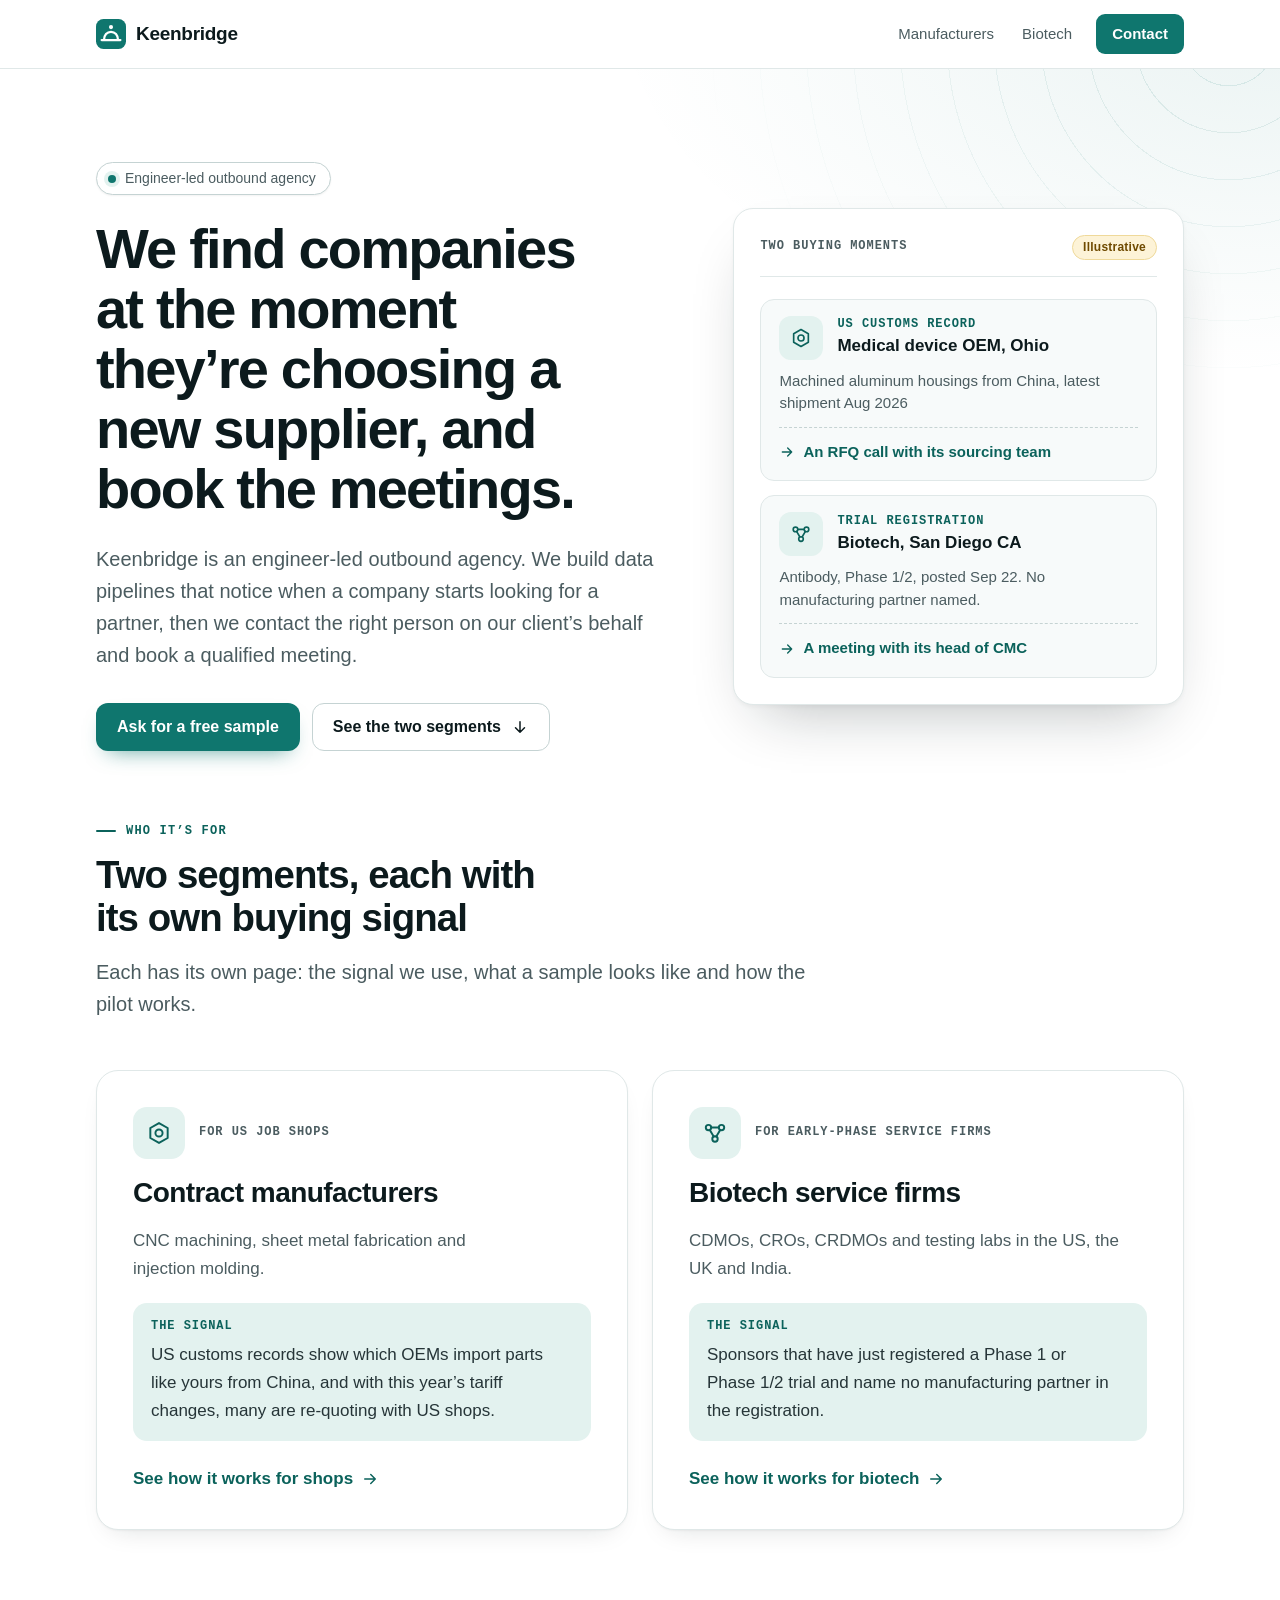
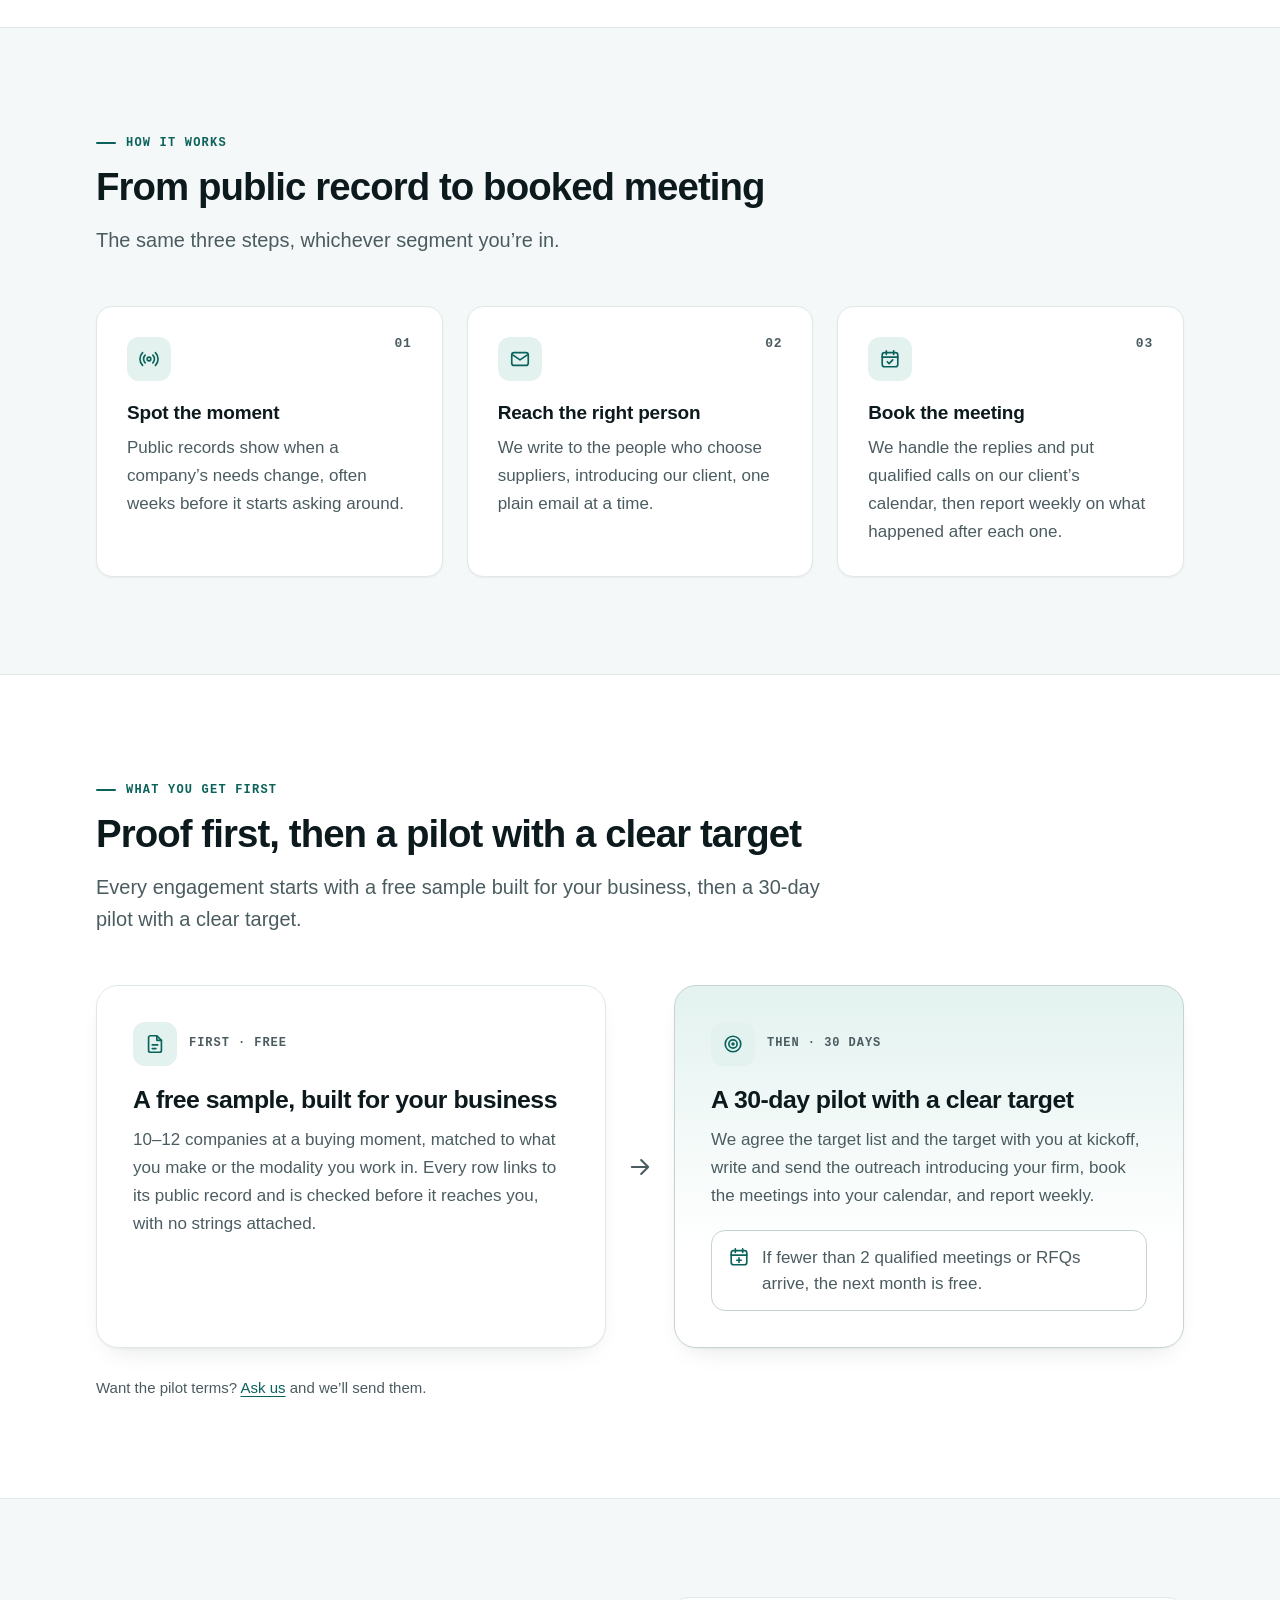
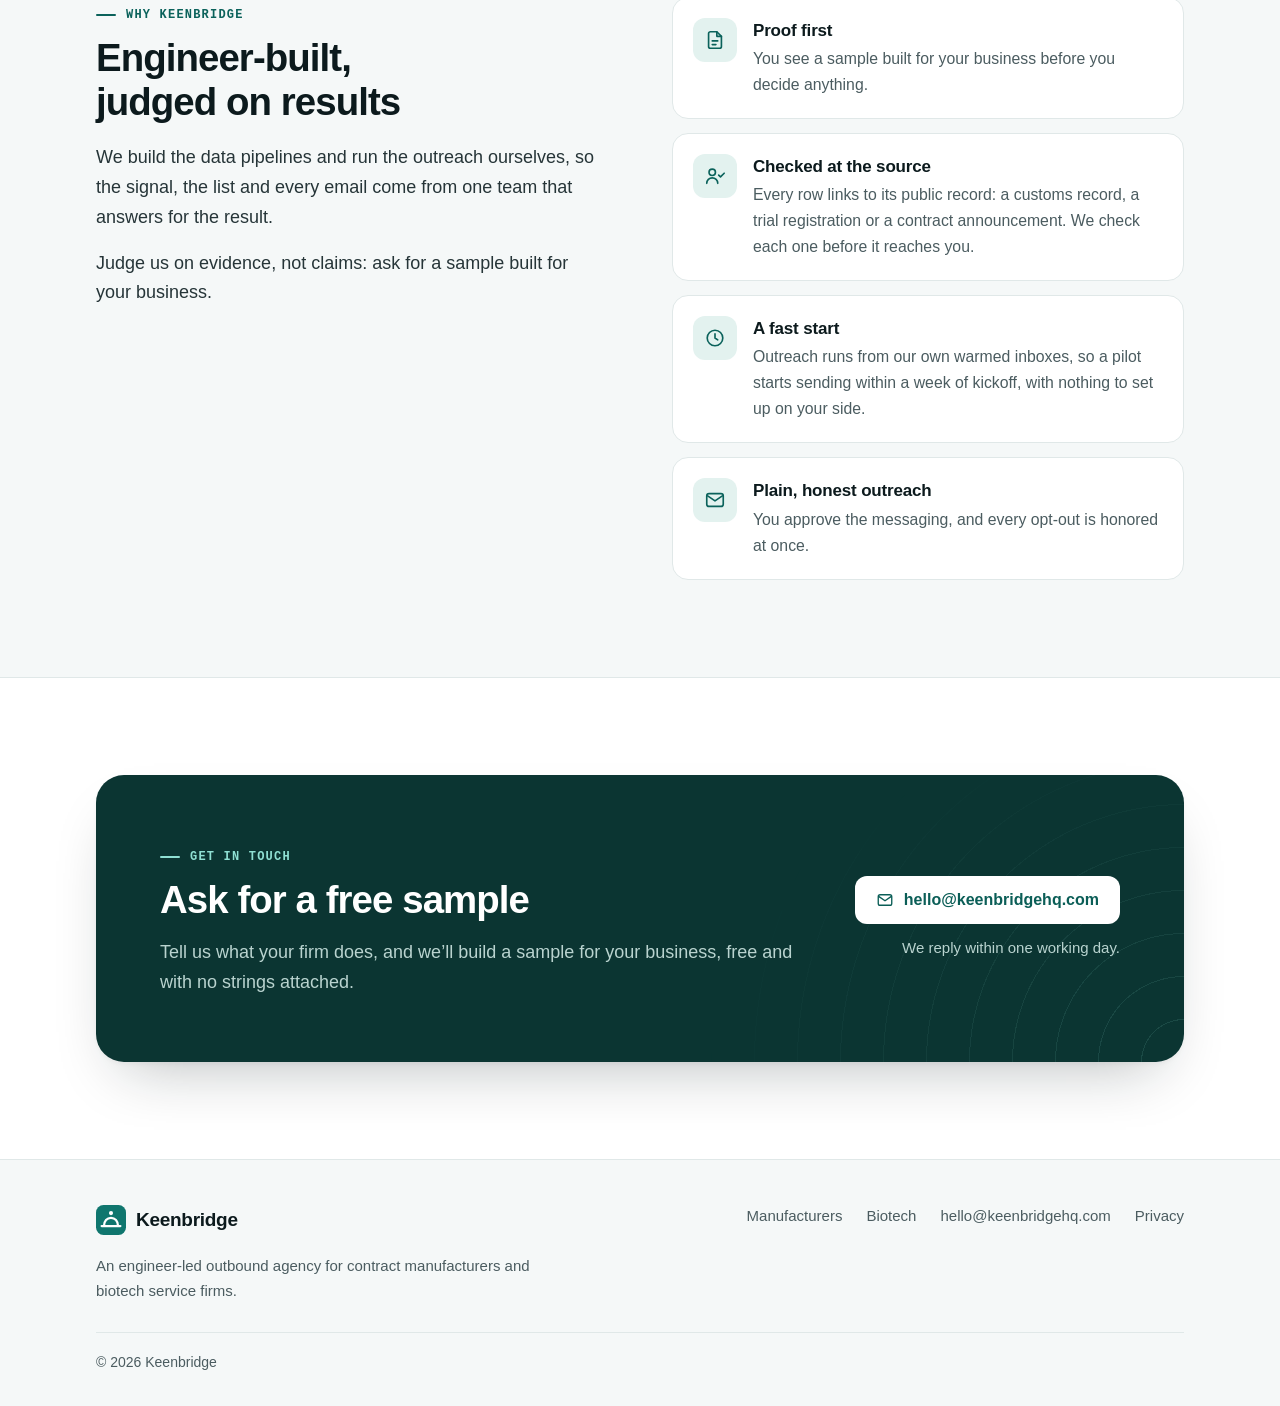
==== index.html @ f6003387 "Copy: neutral, confident wording; rows checked at the source; a fast start" ====
<!doctype html>
<html lang="en">
<head>
<meta charset="utf-8">
<meta name="viewport" content="width=device-width, initial-scale=1">
<title>Keenbridge: engineer-led outbound agency</title>
<meta name="description" content="Keenbridge finds companies at the moment they're choosing a new supplier, contacts them for its clients, and books the meetings.">
<link rel="canonical" href="https://keenbridgehq.com/">
<meta name="color-scheme" content="light dark">
<meta name="theme-color" content="#ffffff" media="(prefers-color-scheme: light)">
<meta name="theme-color" content="#0b1315" media="(prefers-color-scheme: dark)">
<meta property="og:type" content="website">
<meta property="og:site_name" content="Keenbridge">
<meta property="og:title" content="Keenbridge: engineer-led outbound agency">
<meta property="og:description" content="Keenbridge finds companies at the moment they're choosing a new supplier, contacts them for its clients, and books the meetings.">
<meta property="og:url" content="https://keenbridgehq.com/">
<link rel="icon" href="data:image/svg+xml,%3Csvg xmlns='http://www.w3.org/2000/svg' viewBox='0 0 32 32'%3E%3Crect width='32' height='32' rx='8' fill='%230f766e'/%3E%3Cpath d='M8.5 22.5c0-5.4 3.3-8.8 7.5-8.8s7.5 3.4 7.5 8.8M6 22.5h20' fill='none' stroke='%23fff' stroke-width='2.4' stroke-linecap='round'/%3E%3Ccircle cx='16' cy='8.6' r='2.2' fill='%23fff'/%3E%3C/svg%3E">
<link rel="stylesheet" href="styles.css">
</head>
<body>
<a class="skip-link" href="#main">Skip to content</a>

<header class="site-header">
  <div class="container header-inner">
    <a class="brand" href="./" aria-current="page">
      <svg class="brand-mark" viewBox="0 0 32 32" aria-hidden="true" focusable="false"><rect width="32" height="32" rx="8" fill="currentColor"/><path d="M8.5 22.5c0-5.4 3.3-8.8 7.5-8.8s7.5 3.4 7.5 8.8M6 22.5h20" fill="none" stroke="#fff" stroke-width="2.4" stroke-linecap="round"/><circle cx="16" cy="8.6" r="2.2" fill="#fff"/></svg>
      <span>Keenbridge</span>
    </a>
    <nav class="site-nav" aria-label="Main">
      <a href="manufacturers/">Manufacturers</a>
      <a href="biotech/">Biotech</a>
      <a class="nav-cta" href="#contact">Contact</a>
    </nav>
  </div>
</header>

<main id="main">

  <section class="hero hero--home" aria-labelledby="page-title">
    <div class="container hero-grid">
      <div class="hero-copy">
        <p class="pill"><span class="pill-dot" aria-hidden="true"></span>Engineer-led outbound agency</p>
        <!-- Kit section 3, item 12: the same line as the LinkedIn headline. -->
        <h1 id="page-title">We find companies at the moment they’re choosing a new supplier, and book the meetings.</h1>
        <p class="lede">Keenbridge is an engineer-led outbound agency. We build data pipelines that notice when a company starts looking for a partner, then we contact the right person on our client’s behalf and book a qualified meeting.</p>
        <div class="actions">
          <a class="btn btn-primary" href="mailto:hello@keenbridgehq.com?subject=Free%20sample">Ask for a free sample</a>
          <a class="btn btn-secondary" href="#segments">See the two segments <svg viewBox="0 0 24 24" fill="none" stroke="currentColor" stroke-width="2" stroke-linecap="round" stroke-linejoin="round" aria-hidden="true" focusable="false"><path d="M12 5v14M6 13l6 6 6-6"/></svg></a>
        </div>
      </div>

      <figure class="pipeline moments">
        <figcaption class="pipeline-head">
          <span class="mono-label">Two buying moments</span>
          <span class="badge">Illustrative</span>
        </figcaption>
        <div class="moment">
          <div class="moment-top">
            <span class="icon-chip" aria-hidden="true"><svg viewBox="0 0 24 24" fill="none" stroke="currentColor" stroke-width="1.8" stroke-linecap="round" stroke-linejoin="round" focusable="false"><path d="M12 2.8 20 7.4v9.2l-8 4.6-8-4.6V7.4Z"/><circle cx="12" cy="12" r="3.3"/></svg></span>
            <div>
              <p class="p-label">US customs record</p>
              <p class="p-main">Medical device OEM, Ohio</p>
            </div>
          </div>
          <p class="p-sub">Machined aluminum housings from China, latest shipment Aug 2026</p>
          <p class="moment-out"><svg viewBox="0 0 24 24" fill="none" stroke="currentColor" stroke-width="2" stroke-linecap="round" stroke-linejoin="round" aria-hidden="true" focusable="false"><path d="M5 12h14M13 6l6 6-6 6"/></svg>An RFQ call with its sourcing team</p>
        </div>
        <div class="moment">
          <div class="moment-top">
            <span class="icon-chip" aria-hidden="true"><svg viewBox="0 0 24 24" fill="none" stroke="currentColor" stroke-width="1.8" stroke-linecap="round" stroke-linejoin="round" focusable="false"><circle cx="6" cy="7" r="2.5"/><circle cx="18" cy="7" r="2.5"/><circle cx="12" cy="17.5" r="2.5"/><path d="M8.5 7h7M7.2 9.2l3.6 6.1M16.8 9.2l-3.6 6.1"/></svg></span>
            <div>
              <p class="p-label">Trial registration</p>
              <p class="p-main">Biotech, San Diego CA</p>
            </div>
          </div>
          <p class="p-sub">Antibody, Phase 1/2, posted Sep 22. No manufacturing partner named.</p>
          <p class="moment-out"><svg viewBox="0 0 24 24" fill="none" stroke="currentColor" stroke-width="2" stroke-linecap="round" stroke-linejoin="round" aria-hidden="true" focusable="false"><path d="M5 12h14M13 6l6 6-6 6"/></svg>A meeting with its head of CMC</p>
        </div>
      </figure>
    </div>
  </section>

  <section class="section section--flush-top" id="segments" aria-labelledby="segments-title">
    <div class="container">
      <div class="section-head">
        <p class="eyebrow">Who it’s for</p>
        <h2 id="segments-title">Two segments, each with its own buying signal</h2>
        <p class="lede">Each has its own page: the signal we use, what a sample looks like and how the pilot works.</p>
      </div>
      <div class="segment-grid">
        <article class="segment-card">
          <div class="segment-top">
            <span class="icon-chip icon-chip--lg" aria-hidden="true"><svg viewBox="0 0 24 24" fill="none" stroke="currentColor" stroke-width="1.8" stroke-linecap="round" stroke-linejoin="round" focusable="false"><path d="M12 2.8 20 7.4v9.2l-8 4.6-8-4.6V7.4Z"/><circle cx="12" cy="12" r="3.3"/></svg></span>
            <p class="segment-kicker">For US job shops</p>
          </div>
          <h3><a class="stretched" href="manufacturers/">Contract manufacturers</a></h3>
          <p class="segment-who">CNC machining, sheet metal fabrication and injection molding.</p>
          <div class="signal-box">
            <p class="p-label">The signal</p>
            <p>US customs records show which OEMs import parts like yours from China, and with this year’s tariff changes, many are re-quoting with US shops.</p>
          </div>
          <p class="card-more" aria-hidden="true">See how it works for shops <svg viewBox="0 0 24 24" fill="none" stroke="currentColor" stroke-width="2" stroke-linecap="round" stroke-linejoin="round" focusable="false"><path d="M5 12h14M13 6l6 6-6 6"/></svg></p>
        </article>
        <article class="segment-card">
          <div class="segment-top">
            <span class="icon-chip icon-chip--lg" aria-hidden="true"><svg viewBox="0 0 24 24" fill="none" stroke="currentColor" stroke-width="1.8" stroke-linecap="round" stroke-linejoin="round" focusable="false"><circle cx="6" cy="7" r="2.5"/><circle cx="18" cy="7" r="2.5"/><circle cx="12" cy="17.5" r="2.5"/><path d="M8.5 7h7M7.2 9.2l3.6 6.1M16.8 9.2l-3.6 6.1"/></svg></span>
            <p class="segment-kicker">For early-phase service firms</p>
          </div>
          <h3><a class="stretched" href="biotech/">Biotech service firms</a></h3>
          <p class="segment-who">CDMOs, CROs, CRDMOs and testing labs in the US, the UK and India.</p>
          <div class="signal-box">
            <p class="p-label">The signal</p>
            <p>Sponsors that have just registered a Phase 1 or Phase 1/2 trial and name no manufacturing partner in the registration.</p>
          </div>
          <p class="card-more" aria-hidden="true">See how it works for biotech <svg viewBox="0 0 24 24" fill="none" stroke="currentColor" stroke-width="2" stroke-linecap="round" stroke-linejoin="round" focusable="false"><path d="M5 12h14M13 6l6 6-6 6"/></svg></p>
        </article>
      </div>
    </div>
  </section>

  <section class="section section--soft" id="how" aria-labelledby="how-title">
    <div class="container">
      <div class="section-head">
        <p class="eyebrow">How it works</p>
        <h2 id="how-title">From public record to booked meeting</h2>
        <p class="lede">The same three steps, whichever segment you’re in.</p>
      </div>
      <ol class="steps" role="list">
        <li class="step">
          <span class="icon-chip" aria-hidden="true"><svg viewBox="0 0 24 24" fill="none" stroke="currentColor" stroke-width="1.8" stroke-linecap="round" stroke-linejoin="round" focusable="false"><circle cx="12" cy="12" r="2"/><path d="M16.2 7.8a6 6 0 0 1 0 8.4M7.8 16.2a6 6 0 0 1 0-8.4M19 5a10 10 0 0 1 0 14M5 19A10 10 0 0 1 5 5"/></svg></span>
          <h3>Spot the moment</h3>
          <p>Public records show when a company’s needs change, often weeks before it starts asking around.</p>
        </li>
        <li class="step">
          <span class="icon-chip" aria-hidden="true"><svg viewBox="0 0 24 24" fill="none" stroke="currentColor" stroke-width="1.8" stroke-linecap="round" stroke-linejoin="round" focusable="false"><rect x="3" y="5" width="18" height="14" rx="2.5"/><path d="m4 7.5 8 5.5 8-5.5"/></svg></span>
          <h3>Reach the right person</h3>
          <p>We write to the people who choose suppliers, introducing our client, one plain email at a time.</p>
        </li>
        <li class="step">
          <span class="icon-chip" aria-hidden="true"><svg viewBox="0 0 24 24" fill="none" stroke="currentColor" stroke-width="1.8" stroke-linecap="round" stroke-linejoin="round" focusable="false"><rect x="3.5" y="5" width="17" height="15.5" rx="2.5"/><path d="M3.5 10h17M8 3v4M16 3v4M9 15l2 2 4-4"/></svg></span>
          <h3>Book the meeting</h3>
          <p>We handle the replies and put qualified calls on our client’s calendar, then report weekly on what happened after each one.</p>
        </li>
      </ol>
    </div>
  </section>

  <section class="section" id="first" aria-labelledby="first-title">
    <div class="container">
      <div class="section-head">
        <p class="eyebrow">What you get first</p>
        <h2 id="first-title">Proof first, then a pilot with a clear target</h2>
        <p class="lede">Every engagement starts with a free sample built for your business, then a 30-day pilot with a clear target.</p>
      </div>
      <div class="offer-flow">
        <article class="offer-card">
          <div class="offer-step">
            <span class="icon-chip" aria-hidden="true"><svg viewBox="0 0 24 24" fill="none" stroke="currentColor" stroke-width="1.8" stroke-linecap="round" stroke-linejoin="round" focusable="false"><path d="M14 3H7a2 2 0 0 0-2 2v14a2 2 0 0 0 2 2h10a2 2 0 0 0 2-2V8Z"/><path d="M14 3v5h5M9 13h6M9 17h4"/></svg></span>
            <span class="mono-label">First · free</span>
          </div>
          <h3>A free sample, built for your business</h3>
          <p>10–12 companies at a buying moment, matched to what you make or the modality you work in. Every row links to its public record and is checked before it reaches you, with no strings attached.</p>
        </article>
        <div class="flow-arrow" aria-hidden="true"><svg viewBox="0 0 24 24" fill="none" stroke="currentColor" stroke-width="1.8" stroke-linecap="round" stroke-linejoin="round" focusable="false"><path d="M5 12h14M13 6l6 6-6 6"/></svg></div>
        <article class="offer-card offer-card--accent">
          <div class="offer-step">
            <span class="icon-chip" aria-hidden="true"><svg viewBox="0 0 24 24" fill="none" stroke="currentColor" stroke-width="1.8" stroke-linecap="round" stroke-linejoin="round" focusable="false"><circle cx="12" cy="12" r="8.5"/><circle cx="12" cy="12" r="4.5"/><circle cx="12" cy="12" r="1" fill="currentColor"/></svg></span>
            <span class="mono-label">Then · 30 days</span>
          </div>
          <h3>A 30-day pilot with a clear target</h3>
          <p>We agree the target list and the target with you at kickoff, write and send the outreach introducing your firm, book the meetings into your calendar, and report weekly.</p>
          <p class="guarantee"><svg viewBox="0 0 24 24" fill="none" stroke="currentColor" stroke-width="1.8" stroke-linecap="round" stroke-linejoin="round" aria-hidden="true" focusable="false"><rect x="3.5" y="5" width="17" height="15.5" rx="2.5"/><path d="M3.5 10h17M8 3v4M16 3v4M12 13v5M9.5 15.5h5"/></svg><span>If fewer than 2 qualified meetings or RFQs arrive, the next month is free.</span></p>
        </article>
      </div>
      <p class="section-foot">Want the pilot terms? <a href="mailto:hello@keenbridgehq.com?subject=Pilot%20terms">Ask us</a> and we’ll send them.</p>
    </div>
  </section>

  <section class="section section--soft" id="about" aria-labelledby="about-title">
    <div class="container about-grid">
      <div class="about-copy">
        <p class="eyebrow">Why Keenbridge</p>
        <h2 id="about-title">Engineer-built, judged on results</h2>
        <p>We build the data pipelines and run the outreach ourselves, so the signal, the list and every email come from one team that answers for the result.</p>
        <p>Judge us on evidence, not claims: ask for a sample built for your business.</p>
      </div>
      <ul class="principles" role="list">
        <li>
          <span class="icon-chip" aria-hidden="true"><svg viewBox="0 0 24 24" fill="none" stroke="currentColor" stroke-width="1.8" stroke-linecap="round" stroke-linejoin="round" focusable="false"><path d="M14 3H7a2 2 0 0 0-2 2v14a2 2 0 0 0 2 2h10a2 2 0 0 0 2-2V8Z"/><path d="M14 3v5h5M9 13h6M9 17h4"/></svg></span>
          <div>
            <h3>Proof first</h3>
            <p>You see a sample built for your business before you decide anything.</p>
          </div>
        </li>
        <li>
          <span class="icon-chip" aria-hidden="true"><svg viewBox="0 0 24 24" fill="none" stroke="currentColor" stroke-width="1.8" stroke-linecap="round" stroke-linejoin="round" focusable="false"><circle cx="9" cy="8" r="3.5"/><path d="M3 20c0-3.3 2.7-6 6-6s6 2.7 6 6M16 11l2 2 4-4"/></svg></span>
          <div>
            <h3>Checked at the source</h3>
            <p>Every row links to its public record: a customs record, a trial registration or a contract announcement. We check each one before it reaches you.</p>
          </div>
        </li>
        <li>
          <span class="icon-chip" aria-hidden="true"><svg viewBox="0 0 24 24" fill="none" stroke="currentColor" stroke-width="1.8" stroke-linecap="round" stroke-linejoin="round" focusable="false"><circle cx="12" cy="12" r="8.5"/><path d="M12 7.5V12l3 2"/></svg></span>
          <div>
            <h3>A fast start</h3>
            <p>Outreach runs from our own warmed inboxes, so a pilot starts sending within a week of kickoff, with nothing to set up on your side.</p>
          </div>
        </li>
        <li>
          <span class="icon-chip" aria-hidden="true"><svg viewBox="0 0 24 24" fill="none" stroke="currentColor" stroke-width="1.8" stroke-linecap="round" stroke-linejoin="round" focusable="false"><rect x="3" y="5" width="18" height="14" rx="2.5"/><path d="m4 7.5 8 5.5 8-5.5"/></svg></span>
          <div>
            <h3>Plain, honest outreach</h3>
            <p>You approve the messaging, and every opt-out is honored at once.</p>
          </div>
        </li>
      </ul>
    </div>
  </section>

  <section class="section" id="contact" aria-labelledby="contact-title">
    <div class="container">
      <div class="cta-band">
        <div class="cta-copy">
          <p class="eyebrow">Get in touch</p>
          <h2 id="contact-title">Ask for a free sample</h2>
          <p>Tell us what your firm does, and we’ll build a sample for your business, free and with no strings attached.</p>
        </div>
        <div class="cta-actions">
          <a class="btn btn-light" href="mailto:hello@keenbridgehq.com?subject=Free%20sample" aria-label="Email hello@keenbridgehq.com"><svg viewBox="0 0 24 24" fill="none" stroke="currentColor" stroke-width="1.8" stroke-linecap="round" stroke-linejoin="round" aria-hidden="true" focusable="false"><rect x="3" y="5" width="18" height="14" rx="2.5"/><path d="m4 7.5 8 5.5 8-5.5"/></svg>hello@keenbridgehq.com</a>
          <p class="cta-note">We reply within one working day.</p>
        </div>
      </div>
    </div>
  </section>

</main>

<footer class="site-footer">
  <div class="container footer-inner">
    <div class="footer-brand">
      <a class="brand" href="./">
        <svg class="brand-mark" viewBox="0 0 32 32" aria-hidden="true" focusable="false"><rect width="32" height="32" rx="8" fill="currentColor"/><path d="M8.5 22.5c0-5.4 3.3-8.8 7.5-8.8s7.5 3.4 7.5 8.8M6 22.5h20" fill="none" stroke="#fff" stroke-width="2.4" stroke-linecap="round"/><circle cx="16" cy="8.6" r="2.2" fill="#fff"/></svg>
        <span>Keenbridge</span>
      </a>
      <p>An engineer-led outbound agency for contract manufacturers and biotech service firms.</p>
    </div>
    <nav class="footer-nav" aria-label="Footer">
      <a href="manufacturers/">Manufacturers</a>
      <a href="biotech/">Biotech</a>
      <a href="mailto:hello@keenbridgehq.com">hello@keenbridgehq.com</a>
      <a href="privacy/">Privacy</a>
    </nav>
  </div>
  <div class="container">
    <div class="footer-base"><p>© 2026 Keenbridge</p></div>
  </div>
</footer>
</body>
</html>
---- styles.css ----
/* Keenbridge: one stylesheet for the whole site.
   System fonts, no web fonts, no scripts, no cookies, no external requests.
   Colours are tokens on :root; the dark theme redefines them further down.
   Every text/background pair below was checked for WCAG AA contrast in both themes. */

/* ---------- Tokens ---------- */
:root {
  color-scheme: light dark;

  --bg: #ffffff;
  --bg-soft: #f5f8f8;
  --surface: #ffffff;
  --surface-2: #f7fafa;
  --ink: #0c1a1d;          /* headings */
  --text: #263538;         /* body copy */
  --muted: #4b5c60;        /* secondary copy, 7:1 on white */
  --line: #e0e8e8;
  --line-strong: #c5d3d3;

  --accent: #0f766e;       /* deep teal: buttons, marks */
  --accent-strong: #0b5e57;
  --accent-ink: #ffffff;   /* text on accent */
  --accent-soft: #e3f2ef;  /* tinted chips and panels */
  --accent-text: #0b625b;  /* accent used as text */

  --band: #0b3532;         /* dark call-to-action band */
  --band-text: #eef7f5;
  --band-muted: #b9d3cf;
  --band-accent: #8fe0d3;
  --band-ring: rgba(143, 224, 211, 0.12);

  --warn-bg: #fdf3d7;      /* the "Illustrative" label */
  --warn-text: #6f4a00;
  --warn-line: #efd99a;

  --mark: #0f766e;
  --focus: #0f766e;
  --ring: rgba(15, 118, 110, 0.11);
  --glow: rgba(15, 118, 110, 0.09);
  --scroll-shadow: rgba(12, 26, 29, 0.16);

  --shadow-sm: 0 1px 2px rgba(12, 26, 29, 0.05);
  --shadow: 0 1px 2px rgba(12, 26, 29, 0.04), 0 12px 28px -16px rgba(12, 26, 29, 0.18);
  --shadow-lg: 0 2px 4px rgba(12, 26, 29, 0.04), 0 28px 60px -28px rgba(12, 26, 29, 0.32);

  --font: -apple-system, BlinkMacSystemFont, "Segoe UI", Roboto, "Helvetica Neue", Arial, "Noto Sans", sans-serif;
  --mono: ui-monospace, SFMono-Regular, "SF Mono", Menlo, Consolas, "Liberation Mono", monospace;

  --container: 72rem;
  --gutter: 16px;
  --radius: 16px;
  --section-y: clamp(3.5rem, 2.4rem + 4.6vw, 6.25rem);

  --check: url("data:image/svg+xml,%3Csvg xmlns='http://www.w3.org/2000/svg' viewBox='0 0 24 24' fill='none' stroke='%23000' stroke-width='2.6' stroke-linecap='round' stroke-linejoin='round'%3E%3Cpath d='m5 12.5 4.5 4.5L19 7.5'/%3E%3C/svg%3E");
}

@media (min-width: 640px) { :root { --gutter: 24px; } }
@media (min-width: 1024px) { :root { --gutter: 32px; } }

@media (prefers-color-scheme: dark) {
  :root {
    --bg: #0b1315;
    --bg-soft: #0e181a;
    --surface: #111d20;
    --surface-2: #152427;
    --ink: #eef5f4;
    --text: #cddad9;
    --muted: #9db0af;
    --line: #1f3033;
    --line-strong: #2f4549;

    --accent: #2dd4bf;
    --accent-strong: #5eead4;
    --accent-ink: #04201d;
    --accent-soft: #0f2f2c;
    --accent-text: #5eead4;

    --band: #0d2b29;
    --band-text: #eef7f5;
    --band-muted: #a9c6c2;
    --band-accent: #7fe3d4;
    --band-ring: rgba(127, 227, 212, 0.10);

    --warn-bg: #33270a;
    --warn-text: #f3cf72;
    --warn-line: #5a4512;

    --focus: #5eead4;
    --ring: rgba(45, 212, 191, 0.09);
    --glow: rgba(45, 212, 191, 0.07);
    --scroll-shadow: rgba(0, 0, 0, 0.55);

    --shadow-sm: 0 1px 2px rgba(0, 0, 0, 0.4);
    --shadow: 0 1px 2px rgba(0, 0, 0, 0.35), 0 12px 28px -16px rgba(0, 0, 0, 0.6);
    --shadow-lg: 0 2px 4px rgba(0, 0, 0, 0.35), 0 28px 60px -28px rgba(0, 0, 0, 0.75);
  }
}

/* ---------- Base ---------- */
*, *::before, *::after { box-sizing: border-box; }
html { -webkit-text-size-adjust: 100%; text-size-adjust: 100%; }
@media (prefers-reduced-motion: no-preference) { html { scroll-behavior: smooth; } }

body {
  margin: 0;
  background: var(--bg);
  color: var(--text);
  font-family: var(--font);
  font-size: 1.0625rem;
  line-height: 1.65;
  -webkit-font-smoothing: antialiased;
  -moz-osx-font-smoothing: grayscale;
  overflow-wrap: break-word;
}

h1, h2, h3 { margin: 0; color: var(--ink); text-wrap: balance; }
h1 { font-size: clamp(2.05rem, 1.3rem + 3vw, 3.5rem); line-height: 1.07; letter-spacing: -0.032em; font-weight: 700; }
h2 { font-size: clamp(1.65rem, 1.25rem + 1.6vw, 2.4rem); line-height: 1.14; letter-spacing: -0.024em; font-weight: 700; }
h3 { font-size: 1.1875rem; line-height: 1.3; letter-spacing: -0.01em; font-weight: 600; }
p { margin: 0 0 1rem; text-wrap: pretty; }
p:last-child { margin-bottom: 0; }
strong { color: var(--ink); font-weight: 600; }

a { color: var(--accent-text); text-decoration-thickness: 1px; text-underline-offset: 3px; }
a:hover { color: var(--accent-strong); }
:focus-visible { outline: 3px solid var(--focus); outline-offset: 3px; }
svg { flex-shrink: 0; }

[id] { scroll-margin-top: 24px; }
@media (min-width: 720px) { [id] { scroll-margin-top: 92px; } }

.container { width: 100%; max-width: var(--container); margin-inline: auto; padding-inline: var(--gutter); }

.visually-hidden {
  position: absolute !important; width: 1px; height: 1px; margin: -1px; padding: 0;
  overflow: hidden; clip: rect(0 0 0 0); clip-path: inset(50%); white-space: nowrap; border: 0;
}

.skip-link {
  position: absolute; left: 12px; top: -64px; z-index: 100;
  padding: 10px 16px; border-radius: 10px;
  background: var(--ink); color: var(--bg); font-weight: 600; text-decoration: none;
}
.skip-link:focus { top: 12px; color: var(--bg); }

/* ---------- Header ---------- */
.site-header {
  position: relative; z-index: 50;
  background: var(--bg);
  background: color-mix(in srgb, var(--bg) 88%, transparent);
  border-bottom: 1px solid var(--line);
}
@supports ((-webkit-backdrop-filter: blur(1px)) or (backdrop-filter: blur(1px))) {
  .site-header { -webkit-backdrop-filter: saturate(160%) blur(12px); backdrop-filter: saturate(160%) blur(12px); }
}
@media (min-width: 720px) { .site-header { position: sticky; top: 0; } }

.header-inner { display: flex; flex-wrap: wrap; align-items: center; justify-content: space-between; gap: 6px 24px; min-height: 68px; }

.brand {
  display: inline-flex; align-items: center; gap: 10px;
  color: var(--ink); text-decoration: none;
  font-size: 1.1875rem; font-weight: 700; letter-spacing: -0.015em;
}
.brand:hover { color: var(--ink); }
.brand-mark { width: 30px; height: 30px; color: var(--mark); }

.site-nav { display: flex; align-items: center; gap: 4px; }
.site-nav a {
  padding: 8px 12px; border-radius: 9px;
  color: var(--muted); font-size: 0.9375rem; font-weight: 500; text-decoration: none;
  transition: color 0.15s ease, background-color 0.15s ease;
}
.site-nav a:hover { color: var(--ink); background: var(--bg-soft); }
.site-nav a[aria-current="page"] { color: var(--accent-text); background: var(--accent-soft); font-weight: 600; }
.site-nav .nav-cta { margin-left: 8px; padding-inline: 16px; color: var(--accent-ink); background: var(--accent); font-weight: 600; }
.site-nav .nav-cta:hover { color: var(--accent-ink); background: var(--accent-strong); }

@media (max-width: 559px) {
  .header-inner { padding-block: 12px 10px; min-height: 0; }
  .site-nav { flex-basis: 100%; gap: 2px; }
  .site-nav a { padding: 8px 10px; }
  .site-nav .nav-cta { margin-left: auto; padding-inline: 14px; }
}

/* ---------- Shared pieces ---------- */
.eyebrow {
  display: inline-flex; align-items: center; gap: 10px; margin: 0 0 14px;
  font: 600 0.75rem/1.2 var(--mono); letter-spacing: 0.1em; text-transform: uppercase;
  color: var(--accent-text);
}
.eyebrow::before { content: ""; width: 20px; height: 2px; border-radius: 2px; background: currentColor; }

.pill {
  display: inline-flex; align-items: center; gap: 9px; margin: 0 0 24px;
  padding: 6px 14px 6px 11px; border: 1px solid var(--line-strong); border-radius: 999px;
  background: var(--surface); box-shadow: var(--shadow-sm);
  font-size: 0.875rem; font-weight: 500; line-height: 1.4; color: var(--muted);
}
.pill-dot { width: 8px; height: 8px; border-radius: 50%; background: var(--accent); box-shadow: 0 0 0 4px var(--accent-soft); flex: none; }

.lede { font-size: clamp(1.0625rem, 0.98rem + 0.45vw, 1.25rem); line-height: 1.6; color: var(--muted); }

.icon-chip {
  display: inline-grid; place-items: center; flex: none;
  width: 44px; height: 44px; border-radius: 12px;
  background: var(--accent-soft); color: var(--accent-text);
}
.icon-chip svg { width: 22px; height: 22px; }
.icon-chip--lg { width: 52px; height: 52px; border-radius: 14px; }
.icon-chip--lg svg { width: 26px; height: 26px; }

.badge {
  display: inline-flex; align-items: center; padding: 3px 10px; border-radius: 999px;
  border: 1px solid var(--warn-line); background: var(--warn-bg); color: var(--warn-text);
  font-size: 0.75rem; font-weight: 600; letter-spacing: 0.02em; line-height: 1.4; white-space: nowrap;
}

.chip {
  display: inline-flex; align-items: center; padding: 4px 11px; border-radius: 999px;
  background: var(--accent-soft); color: var(--accent-text);
  font-size: 0.8125rem; font-weight: 500; line-height: 1.35;
}

.mono-label { font: 600 0.75rem/1.3 var(--mono); letter-spacing: 0.08em; text-transform: uppercase; color: var(--muted); }

/* Check-mark lists */
.hero-points li::before,
.checklist li::before {
  content: ""; width: 18px; height: 18px; flex: none;
  background-color: var(--accent);
  -webkit-mask: var(--check) center / contain no-repeat;
          mask: var(--check) center / contain no-repeat;
}

/* ---------- Buttons ---------- */
.actions { display: flex; flex-wrap: wrap; gap: 12px; margin-top: 32px; }
.btn {
  display: inline-flex; align-items: center; justify-content: center; gap: 10px;
  min-height: 48px; padding: 12px 20px; border-radius: 12px; border: 1px solid transparent;
  font: 600 1rem/1.25 var(--font); text-align: center; text-decoration: none;
  transition: background-color 0.15s ease, border-color 0.15s ease, color 0.15s ease, transform 0.15s ease;
}
.btn svg { width: 18px; height: 18px; }
.btn-primary { background: var(--accent); color: var(--accent-ink); box-shadow: 0 10px 22px -12px rgba(15, 118, 110, 0.75); }
.btn-primary:hover { background: var(--accent-strong); color: var(--accent-ink); }
.btn-secondary { background: var(--surface); color: var(--ink); border-color: var(--line-strong); }
.btn-secondary:hover { color: var(--accent-text); border-color: var(--accent); }
.btn-light { background: #ffffff; color: #0b5e57; }
.btn-light:hover { background: #e3f4f1; color: #0b5e57; }
@media (hover: hover) and (prefers-reduced-motion: no-preference) {
  .btn:hover { transform: translateY(-1px); }
}
@media (max-width: 559px) {
  .actions .btn { flex: 1 1 100%; }
}

/* ---------- Sections ---------- */
.section { padding-block: var(--section-y); }
.section--soft { background: var(--bg-soft); border-block: 1px solid var(--line); }
.section--flush-top { padding-top: 0; }
.section-head { max-width: 46rem; margin-bottom: clamp(2rem, 1.5rem + 2vw, 3.25rem); }
.section-head .lede { margin-top: 16px; }
.section-foot { margin-top: 28px; color: var(--muted); font-size: 0.9375rem; }

/* ---------- Hero ---------- */
.hero {
  position: relative; isolation: isolate; overflow: hidden;
  padding-block: clamp(3rem, 1.8rem + 5vw, 6rem) clamp(3.25rem, 2rem + 4vw, 5.5rem);
  background: radial-gradient(60rem 34rem at 100% -10%, var(--glow), transparent 70%);
}
/* Faint "signal rings" in the top corner: decoration only. */
.hero::before,
.page-hero::before {
  content: ""; position: absolute; inset: 0; z-index: -1; pointer-events: none;
  background-image: repeating-radial-gradient(circle at 96% -4%, transparent 0 46px, var(--ring) 46px 47px);
  -webkit-mask-image: radial-gradient(46rem 32rem at 96% -4%, #000 10%, transparent 72%);
          mask-image: radial-gradient(46rem 32rem at 96% -4%, #000 10%, transparent 72%);
}
.hero--split { border-bottom: 1px solid var(--line); }
.hero--home { padding-bottom: clamp(2.5rem, 1.5rem + 3vw, 4rem); }

.hero-grid { display: grid; gap: clamp(2.75rem, 1.5rem + 4vw, 4rem); align-items: center; }
@media (min-width: 960px) {
  .hero-grid { grid-template-columns: minmax(0, 1.12fr) minmax(0, 0.88fr); }
}
.hero-copy { max-width: 44rem; }
.hero h1 { max-width: 21ch; }
.hero-copy .lede { margin-top: 24px; max-width: 39rem; }

.hero-points {
  list-style: none; margin: 30px 0 0; padding: 0;
  display: flex; flex-wrap: wrap; gap: 10px 24px;
  font-size: 0.9375rem; color: var(--muted);
}
.hero-points li { display: inline-flex; align-items: center; gap: 8px; }

/* The record-to-meeting card in the segment heroes (illustrative). */
.pipeline {
  margin: 0; padding: clamp(18px, 2.5vw, 26px);
  border: 1px solid var(--line); border-radius: 20px;
  background: var(--surface); box-shadow: var(--shadow-lg);
}
.pipeline-head {
  display: flex; flex-wrap: wrap; align-items: center; justify-content: space-between; gap: 10px;
  margin-bottom: 22px; padding-bottom: 16px; border-bottom: 1px solid var(--line);
}
.pipeline-steps { list-style: none; margin: 0; padding: 0; display: grid; gap: 22px; counter-reset: node; }
.pipeline-steps li { position: relative; padding-left: 46px; counter-increment: node; }
.pipeline-steps li::before {
  content: counter(node); position: absolute; left: 0; top: 0; z-index: 1;
  display: grid; place-items: center; width: 30px; height: 30px; border-radius: 50%;
  border: 2px solid var(--line-strong); background: var(--surface);
  font: 600 0.8125rem/1 var(--mono); color: var(--muted);
}
.pipeline-steps li:not(:last-child)::after {
  content: ""; position: absolute; left: 14px; top: 34px; bottom: -18px;
  width: 2px; border-radius: 2px; background: var(--line-strong);
}
.pipeline-steps .is-outcome::before { border-color: var(--accent); background: var(--accent); color: var(--accent-ink); }
.p-label { margin: 2px 0 4px; font: 600 0.75rem/1.3 var(--mono); letter-spacing: 0.08em; text-transform: uppercase; color: var(--accent-text); }
.p-main { margin: 0; font-weight: 600; color: var(--ink); line-height: 1.4; }
.p-sub { margin: 4px 0 0; font-size: 0.9375rem; color: var(--muted); line-height: 1.5; }
.is-outcome .p-body { padding: 12px 14px; margin-top: -6px; border-radius: 12px; background: var(--accent-soft); }
.is-outcome .p-body .p-label { margin-top: 0; }

/* Home hero: the two buying moments side by side with the headline (wide screens only;
   on phones the segment cards right below carry the same signals). */
.moments { display: none; }
@media (min-width: 960px) { .moments { display: block; } }
.moment { padding: 16px 18px; border: 1px solid var(--line); border-radius: 14px; background: var(--surface-2); }
.moment + .moment { margin-top: 14px; }
.moment-top { display: flex; align-items: center; gap: 14px; margin-bottom: 10px; }
.moment-top .p-label { margin: 0 0 2px; }
.moment .p-sub { margin: 0; }
.moment-out {
  display: flex; align-items: center; gap: 8px; margin: 12px 0 0; padding-top: 12px;
  border-top: 1px dashed var(--line-strong);
  font-size: 0.9375rem; font-weight: 600; color: var(--accent-text);
}
.moment-out svg { width: 16px; height: 16px; }

/* ---------- Home: segment cards ---------- */
.segment-grid { display: grid; gap: 20px; }
@media (min-width: 820px) { .segment-grid { grid-template-columns: repeat(2, minmax(0, 1fr)); gap: 24px; } }

.segment-card {
  position: relative; display: flex; flex-direction: column; gap: 16px;
  padding: clamp(22px, 1rem + 2vw, 36px);
  border: 1px solid var(--line); border-radius: 22px;
  background: var(--surface); box-shadow: var(--shadow);
  transition: transform 0.2s ease, box-shadow 0.2s ease, border-color 0.2s ease;
}
.segment-card:hover { border-color: var(--line-strong); box-shadow: var(--shadow-lg); }
@media (hover: hover) and (prefers-reduced-motion: no-preference) {
  .segment-card:hover { transform: translateY(-3px); }
}
.segment-top { display: flex; align-items: center; gap: 14px; }
.segment-kicker { margin: 0; font: 600 0.75rem/1.3 var(--mono); letter-spacing: 0.08em; text-transform: uppercase; color: var(--muted); }
.segment-card h3 { font-size: clamp(1.4rem, 1.2rem + 0.8vw, 1.75rem); letter-spacing: -0.02em; font-weight: 700; }
.segment-card h3 a { color: var(--ink); text-decoration: none; }
.segment-card:hover h3 a { color: var(--accent-text); }
/* The heading link covers the whole card, so the card is one big target. */
.stretched::after { content: ""; position: absolute; inset: 0; z-index: 1; border-radius: 22px; }
.stretched:focus-visible { outline: none; }
.stretched:focus-visible::after { outline: 3px solid var(--focus); outline-offset: 3px; }
.segment-who { margin: 0; color: var(--muted); }
.signal-box { margin-top: 4px; padding: 16px 18px; border-radius: 14px; background: var(--accent-soft); }
.signal-box .p-label { margin: 0 0 6px; }
.signal-box p:last-child { color: var(--text); }
.card-more {
  display: inline-flex; align-items: center; gap: 8px; margin: auto 0 0; padding-top: 8px;
  font-weight: 600; color: var(--accent-text);
}
.card-more svg { width: 18px; height: 18px; transition: transform 0.2s ease; }
.segment-card:hover .card-more svg { transform: translateX(3px); }

/* ---------- Home: steps ---------- */
.steps { list-style: none; margin: 0; padding: 0; display: grid; gap: 18px; counter-reset: step; }
@media (min-width: 860px) { .steps { grid-template-columns: repeat(3, minmax(0, 1fr)); gap: 24px; } }
.step {
  position: relative; counter-increment: step;
  padding: clamp(22px, 2.5vw, 30px);
  border: 1px solid var(--line); border-radius: var(--radius);
  background: var(--surface); box-shadow: var(--shadow-sm);
}
.step::before {
  content: counter(step, decimal-leading-zero);
  position: absolute; top: clamp(22px, 2.5vw, 30px); right: clamp(22px, 2.5vw, 30px);
  font: 600 0.8125rem/1 var(--mono); letter-spacing: 0.06em; color: var(--muted);
}
.step h3 { margin: 20px 0 8px; }
.step p { color: var(--muted); }

/* ---------- Home: what you get first ---------- */
.offer-flow { display: grid; gap: 14px; }
@media (min-width: 860px) { .offer-flow { grid-template-columns: minmax(0, 1fr) auto minmax(0, 1fr); gap: 20px; align-items: stretch; } }
.offer-card {
  padding: clamp(24px, 1.2rem + 1.5vw, 36px);
  border: 1px solid var(--line); border-radius: 22px;
  background: var(--surface); box-shadow: var(--shadow);
}
.offer-card--accent {
  border-color: var(--line-strong);
  background: linear-gradient(180deg, var(--accent-soft), var(--surface) 72%);
}
.offer-step { display: flex; align-items: center; gap: 12px; margin: 0 0 18px; }
.offer-card h3 { margin-bottom: 10px; font-size: clamp(1.3rem, 1.15rem + 0.6vw, 1.55rem); letter-spacing: -0.02em; font-weight: 700; }
.offer-card > p { color: var(--muted); }
.flow-arrow { display: grid; place-items: center; color: var(--muted); }
.flow-arrow svg { width: 28px; height: 28px; transform: rotate(90deg); }
@media (min-width: 860px) { .flow-arrow svg { transform: none; } }

.guarantee {
  display: flex; align-items: flex-start; gap: 12px; margin: 20px 0 0;
  padding: 14px 16px; border-radius: 14px;
  border: 1px solid var(--line-strong); background: var(--surface);
  color: var(--ink); font-weight: 500; line-height: 1.5;
}
.guarantee svg { width: 22px; height: 22px; margin-top: 1px; color: var(--accent-text); }

/* ---------- Home: who we are ---------- */
.about-grid { display: grid; gap: clamp(2rem, 1rem + 4vw, 4rem); }
@media (min-width: 900px) { .about-grid { grid-template-columns: minmax(0, 1fr) minmax(0, 1fr); align-items: start; } }
.about-copy h2 { margin-bottom: 20px; }
.about-copy p:not(.eyebrow) { font-size: 1.125rem; }
.principles { list-style: none; margin: 0; padding: 0; display: grid; gap: 14px; }
.principles li {
  display: grid; grid-template-columns: auto minmax(0, 1fr); gap: 16px; align-items: start;
  padding: 20px; border: 1px solid var(--line); border-radius: var(--radius); background: var(--surface);
}
.principles h3 { margin: 2px 0 4px; font-size: 1.0625rem; }
.principles p { color: var(--muted); font-size: 0.9875rem; }

/* ---------- Segment pages: the signal ---------- */
.signal-grid { display: grid; gap: clamp(2rem, 1rem + 4vw, 3.5rem); }
@media (min-width: 960px) { .signal-grid { grid-template-columns: minmax(0, 1.05fr) minmax(0, 0.95fr); align-items: start; } }
.signal-copy h2 { margin-bottom: 20px; }
.signal-copy > p:not(.eyebrow) { font-size: 1.125rem; }

.facts { display: grid; gap: 12px; margin: 0; }
.facts > div { padding: 18px 20px; border: 1px solid var(--line); border-radius: 14px; background: var(--surface); box-shadow: var(--shadow-sm); }
.facts dt { margin-bottom: 6px; font: 600 0.75rem/1.3 var(--mono); letter-spacing: 0.08em; text-transform: uppercase; color: var(--accent-text); }
.facts dd { margin: 0; }

.callout {
  display: grid; grid-template-columns: auto minmax(0, 1fr); gap: 16px; align-items: start;
  margin-top: 28px; padding: 20px 22px;
  border: 1px solid var(--line-strong); border-radius: var(--radius); background: var(--surface-2);
}
.callout h3 { margin: 2px 0 6px; font-size: 1.0625rem; }
.callout p { color: var(--muted); }

/* ---------- Segment pages: the sample preview ---------- */
.preview {
  border: 1px solid var(--line); border-radius: 18px; overflow: hidden;
  background: var(--surface); box-shadow: var(--shadow-lg);
}
.preview-bar {
  display: flex; flex-wrap: wrap; align-items: center; gap: 10px 14px;
  padding: 12px 16px; border-bottom: 1px solid var(--line); background: var(--surface-2);
}
.dots { display: flex; gap: 6px; }
.dots span { width: 10px; height: 10px; border-radius: 50%; background: var(--line-strong); }
.preview-title { margin: 0; font: 600 0.8125rem/1.3 var(--mono); color: var(--muted); }
.preview-bar .badge { margin-left: auto; }
.preview-meta { display: flex; flex-wrap: wrap; gap: 8px; padding: 14px 16px; border-bottom: 1px solid var(--line); }

/* Tables scroll inside their own box on small screens; soft shadows hint at more columns. */
.table-scroll {
  overflow-x: auto;
  background:
    linear-gradient(to right, var(--surface) 30%, transparent) left center / 40px 100% no-repeat local,
    linear-gradient(to left, var(--surface) 30%, transparent) right center / 40px 100% no-repeat local,
    radial-gradient(farthest-side at 0 50%, var(--scroll-shadow), transparent) left center / 14px 100% no-repeat scroll,
    radial-gradient(farthest-side at 100% 50%, var(--scroll-shadow), transparent) right center / 14px 100% no-repeat scroll;
  background-color: var(--surface);
}
.data-table { width: 100%; min-width: 34rem; border-collapse: collapse; font-size: 0.9375rem; font-variant-numeric: tabular-nums; }
.data-table th, .data-table td { padding: 14px 16px; text-align: left; vertical-align: top; border-bottom: 1px solid var(--line); }
.data-table thead th {
  padding-block: 11px; white-space: nowrap;
  font-size: 0.75rem; font-weight: 600; letter-spacing: 0.06em; text-transform: uppercase; color: var(--muted);
}
.data-table tbody th { font-weight: 600; color: var(--ink); }
.data-table tbody tr:last-child > * { border-bottom: 0; }
.data-table .where { font-weight: 400; color: var(--muted); }
.data-table .nowrap { white-space: nowrap; }
.tag {
  display: inline-block; margin-top: 6px; padding: 1px 8px; border-radius: 6px;
  border: 1px solid var(--line-strong); color: var(--muted);
  font-size: 0.75rem; font-weight: 500; line-height: 1.6; white-space: nowrap;
}
.tag--accent { border-color: transparent; background: var(--accent-soft); color: var(--accent-text); margin-top: 0; font-size: 0.8125rem; }
.preview-foot {
  display: flex; flex-wrap: wrap; justify-content: space-between; gap: 6px 16px;
  padding: 12px 16px; border-top: 1px solid var(--line); background: var(--surface-2);
  font-size: 0.875rem; color: var(--muted);
}
.preview-note { display: flex; gap: 10px; align-items: flex-start; max-width: 46rem; margin: 20px 0 0; font-size: 0.9375rem; color: var(--muted); }
.preview-note svg { width: 18px; height: 18px; margin-top: 3px; color: var(--muted); }

/* ---------- Segment pages: the pilot ---------- */
.pilot-grid { display: grid; gap: 16px; }
@media (min-width: 860px) { .pilot-grid { grid-template-columns: repeat(3, minmax(0, 1fr)); gap: 20px; } }
.pilot-card {
  padding: clamp(22px, 2.5vw, 30px);
  border: 1px solid var(--line); border-radius: var(--radius);
  background: var(--surface); box-shadow: var(--shadow-sm);
}
.pilot-card--target { border-color: var(--line-strong); background: linear-gradient(180deg, var(--accent-soft), var(--surface) 75%); }
.pilot-card .icon-chip { margin-bottom: 18px; }
.pilot-card h3 { margin-bottom: 8px; }
.pilot-card p { color: var(--muted); }
.pilot-card--target p { color: var(--text); }

.guarantee-strip {
  display: flex; align-items: center; gap: 14px; margin-top: 20px;
  padding: 18px 22px; border-radius: var(--radius);
  background: var(--band); color: var(--band-text); font-weight: 500;
}
.guarantee-strip svg { width: 24px; height: 24px; color: var(--band-accent); }
.guarantee-strip strong { color: #ffffff; }

.fit {
  display: grid; gap: 18px 32px; margin-top: clamp(2.5rem, 2rem + 2vw, 3.5rem);
  padding: clamp(22px, 1rem + 2vw, 34px);
  border: 1px solid var(--line); border-radius: 20px; background: var(--surface-2);
}
@media (min-width: 860px) { .fit { grid-template-columns: minmax(0, 0.75fr) minmax(0, 1.25fr); } }
.fit h3 { font-size: clamp(1.3rem, 1.15rem + 0.6vw, 1.55rem); letter-spacing: -0.02em; font-weight: 700; }
.fit-intro { margin-top: 8px; color: var(--muted); }
.checklist { list-style: none; margin: 0; padding: 0; display: grid; gap: 12px; }
.checklist li { display: flex; gap: 12px; align-items: flex-start; }
.checklist li::before { margin-top: 4px; }

/* ---------- FAQ ---------- */
.faq-layout { display: grid; gap: clamp(1.5rem, 1rem + 2vw, 3rem); }
@media (min-width: 960px) { .faq-layout { grid-template-columns: minmax(0, 0.7fr) minmax(0, 1.3fr); align-items: start; } }
.faq-layout .section-head { margin-bottom: 0; }
.faq { display: grid; gap: 12px; }
.faq details { border: 1px solid var(--line); border-radius: 14px; background: var(--surface); box-shadow: var(--shadow-sm); }
.faq details[open] { border-color: var(--line-strong); }
.faq summary {
  position: relative; display: block; cursor: pointer; list-style: none;
  padding: 18px 56px 18px 20px; border-radius: 14px;
  font-weight: 600; color: var(--ink); line-height: 1.45;
}
.faq summary::-webkit-details-marker { display: none; }
.faq summary::after {
  content: ""; position: absolute; right: 22px; top: 50%;
  width: 9px; height: 9px; margin-top: -7px;
  border-right: 2px solid var(--muted); border-bottom: 2px solid var(--muted);
  transform: rotate(45deg); transition: transform 0.2s ease, margin-top 0.2s ease;
}
.faq details[open] summary::after { transform: rotate(-135deg); margin-top: -2px; }
.faq summary:hover { color: var(--accent-text); }
.faq-answer { padding: 0 20px 20px; color: var(--muted); }

/* ---------- Call-to-action band ---------- */
.cta-band {
  position: relative; isolation: isolate; overflow: hidden;
  display: grid; gap: 28px 40px;
  padding: clamp(24px, 0.5rem + 4.5vw, 64px);
  border-radius: clamp(18px, 1rem + 1vw, 28px);
  background: var(--band); color: var(--band-text); box-shadow: var(--shadow-lg);
}
.cta-band::before {
  content: ""; position: absolute; inset: 0; z-index: -1; pointer-events: none;
  background-image: repeating-radial-gradient(circle at 100% 100%, transparent 0 42px, var(--band-ring) 42px 43px);
  -webkit-mask-image: radial-gradient(40rem 28rem at 100% 100%, #000 10%, transparent 75%);
          mask-image: radial-gradient(40rem 28rem at 100% 100%, #000 10%, transparent 75%);
}
@media (min-width: 900px) { .cta-band { grid-template-columns: minmax(0, 1fr) auto; align-items: center; } }
.cta-band h2 { color: #ffffff; }
.cta-band p { color: var(--band-muted); }
.cta-band .eyebrow { color: var(--band-accent); }
.cta-copy p:not(.eyebrow) { margin-top: 16px; font-size: 1.125rem; max-width: 40rem; }
.cta-band :focus-visible { outline-color: #ffffff; }
.cta-actions { display: grid; gap: 12px; justify-items: start; }
@media (min-width: 900px) { .cta-actions { justify-items: end; text-align: right; } }
@media (min-width: 360px) { .cta-actions .btn { white-space: nowrap; } }
@media (max-width: 559px) { .cta-actions { justify-items: stretch; } }
.cta-note { margin: 0; font-size: 0.9375rem; }

/* ---------- Footer ---------- */
.site-footer { border-top: 1px solid var(--line); background: var(--bg-soft); color: var(--muted); font-size: 0.9375rem; }
.footer-inner { display: grid; gap: 24px 40px; padding-block: 44px 28px; }
@media (min-width: 760px) { .footer-inner { grid-template-columns: minmax(0, 1fr) auto; align-items: start; } }
.footer-brand p { margin-top: 12px; max-width: 30rem; }
.footer-nav { display: flex; flex-wrap: wrap; gap: 10px 24px; }
.footer-nav a { color: var(--muted); text-decoration: none; }
.footer-nav a:hover { color: var(--ink); text-decoration: underline; }
.footer-nav a[aria-current="page"] { color: var(--ink); }
.footer-base { padding-block: 18px 32px; border-top: 1px solid var(--line); font-size: 0.875rem; }
.footer-base p { margin: 0; }

/* ---------- Privacy notice ---------- */
.page-hero {
  position: relative; isolation: isolate; overflow: hidden;
  padding-block: clamp(2.75rem, 1.8rem + 3.5vw, 4.75rem) clamp(2rem, 1.5rem + 2vw, 3rem);
  border-bottom: 1px solid var(--line);
  background: radial-gradient(50rem 26rem at 100% -20%, var(--glow), transparent 70%);
}
.page-hero h1 { font-size: clamp(2.1rem, 1.5rem + 2.4vw, 3rem); }
.page-meta { margin: 14px 0 0; color: var(--muted); font-size: 0.9375rem; }

.section--doc { background: var(--bg-soft); }
.doc-card {
  max-width: 50rem; padding: clamp(24px, 1rem + 3vw, 52px);
  border: 1px solid var(--line); border-radius: 22px;
  background: var(--surface); box-shadow: var(--shadow);
}
.prose { max-width: 50rem; }
.prose h2 {
  margin: 0 0 12px; padding-top: 34px; border-top: 1px solid var(--line);
  font-size: 1.3125rem; letter-spacing: -0.015em;
}
.prose h2:first-child { padding-top: 0; border-top: 0; }
.prose p, .prose ul { margin-bottom: 34px; }
.prose ul { padding-left: 1.25rem; }
.prose li { margin-bottom: 12px; padding-left: 4px; }
.prose li:last-child { margin-bottom: 0; }
.prose li::marker { color: var(--accent); }
.prose .choices {
  padding: 20px 24px 20px 42px; border-radius: 14px;
  border: 1px solid var(--line-strong); background: var(--surface-2);
}
.prose > :last-child { margin-bottom: 0; }

/* ---------- Motion preferences ---------- */
@media (prefers-reduced-motion: reduce) {
  *, *::before, *::after { transition: none !important; }
}
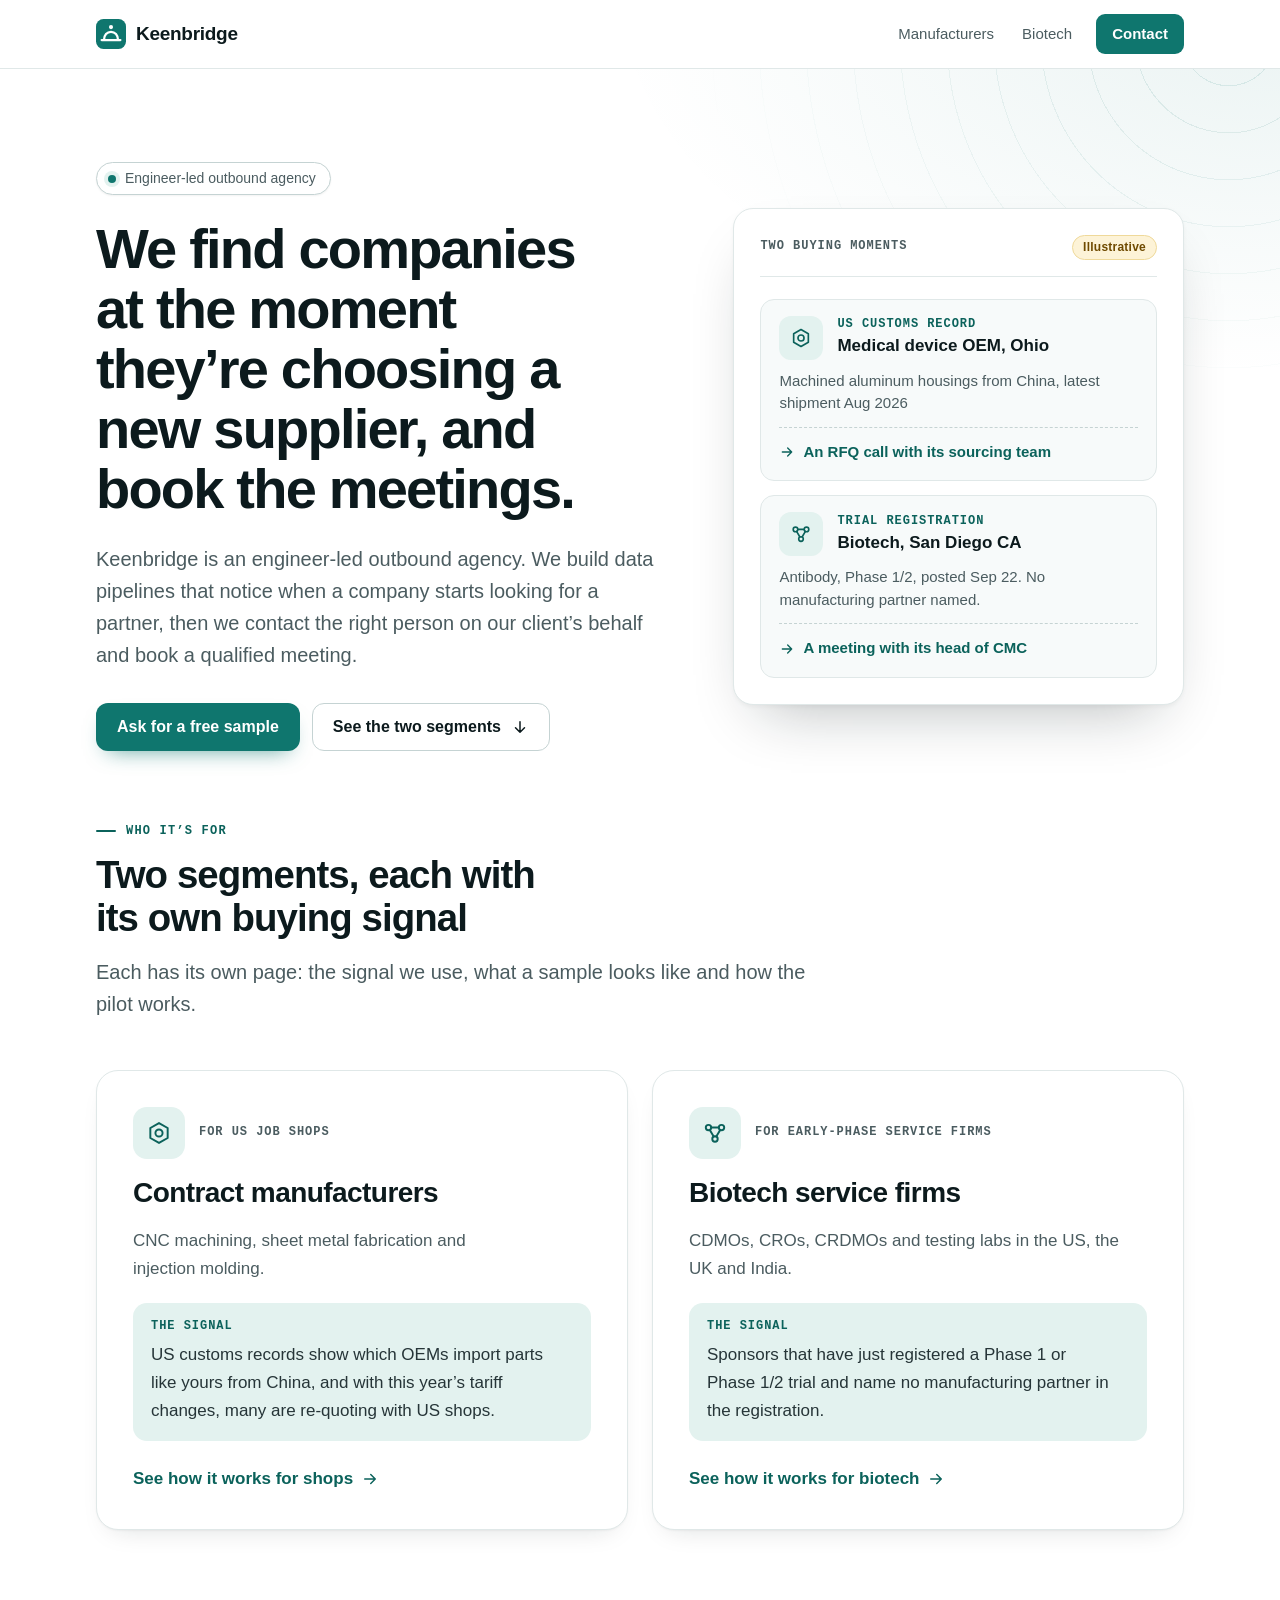
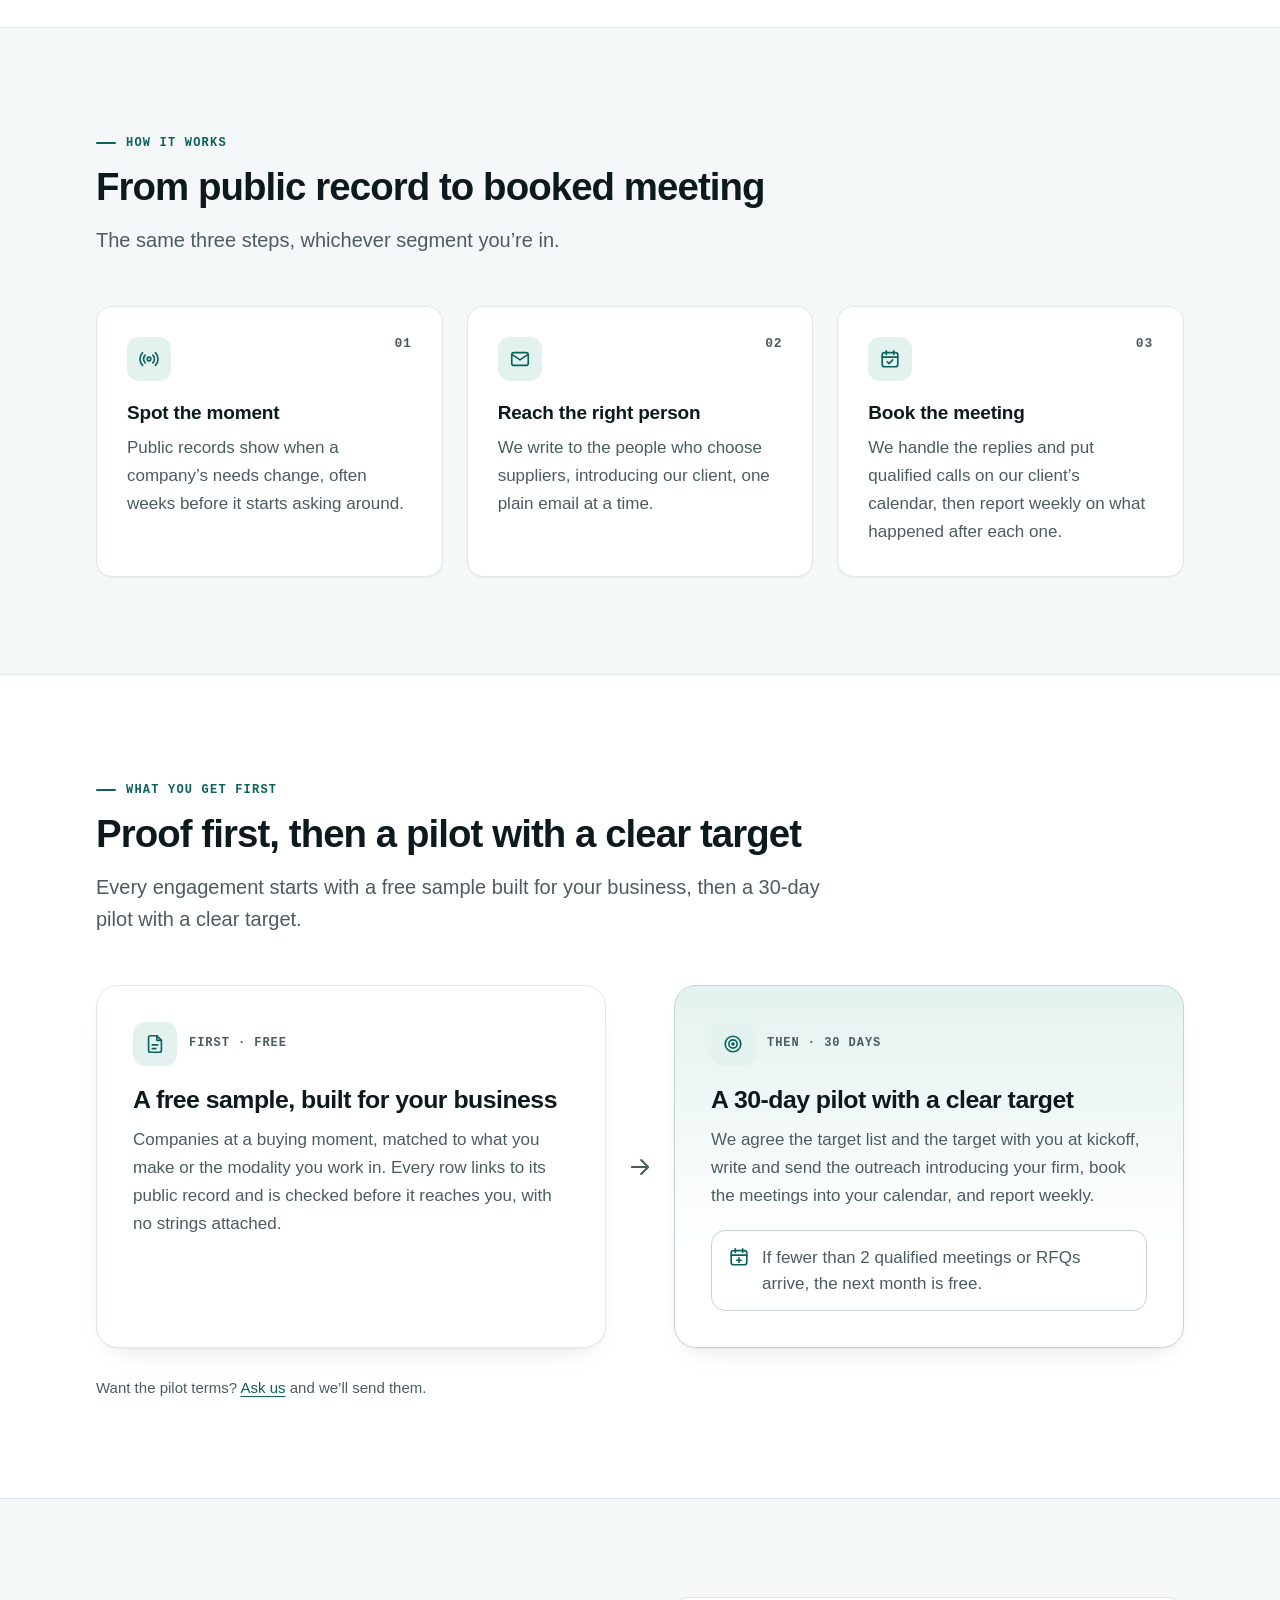
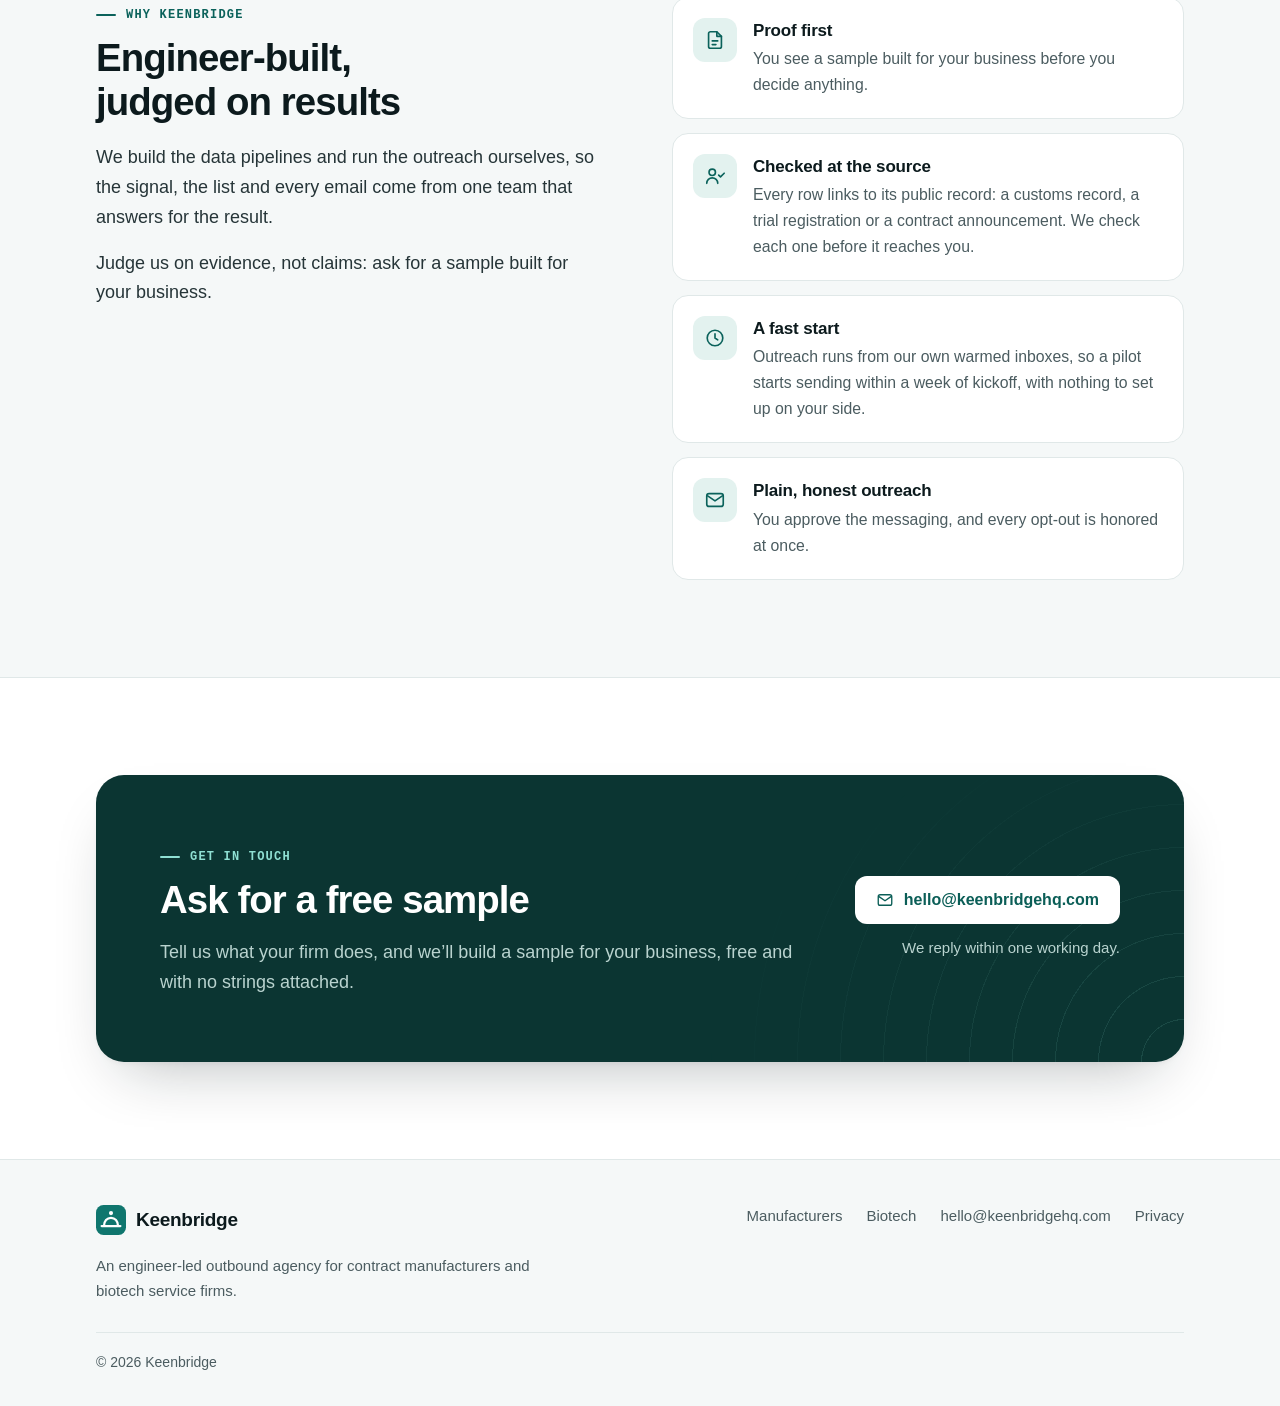
==== commit 4b91c6fd: "Copy: free samples described without a fixed row count" ====
--- a/index.html
+++ b/index.html
@@ -159,7 +159,7 @@
             <span class="mono-label">First · free</span>
           </div>
           <h3>A free sample, built for your business</h3>
-          <p>10–12 companies at a buying moment, matched to what you make or the modality you work in. Every row links to its public record and is checked before it reaches you, with no strings attached.</p>
+          <p>Companies at a buying moment, matched to what you make or the modality you work in. Every row links to its public record and is checked before it reaches you, with no strings attached.</p>
         </article>
         <div class="flow-arrow" aria-hidden="true"><svg viewBox="0 0 24 24" fill="none" stroke="currentColor" stroke-width="1.8" stroke-linecap="round" stroke-linejoin="round" focusable="false"><path d="M5 12h14M13 6l6 6-6 6"/></svg></div>
         <article class="offer-card offer-card--accent">
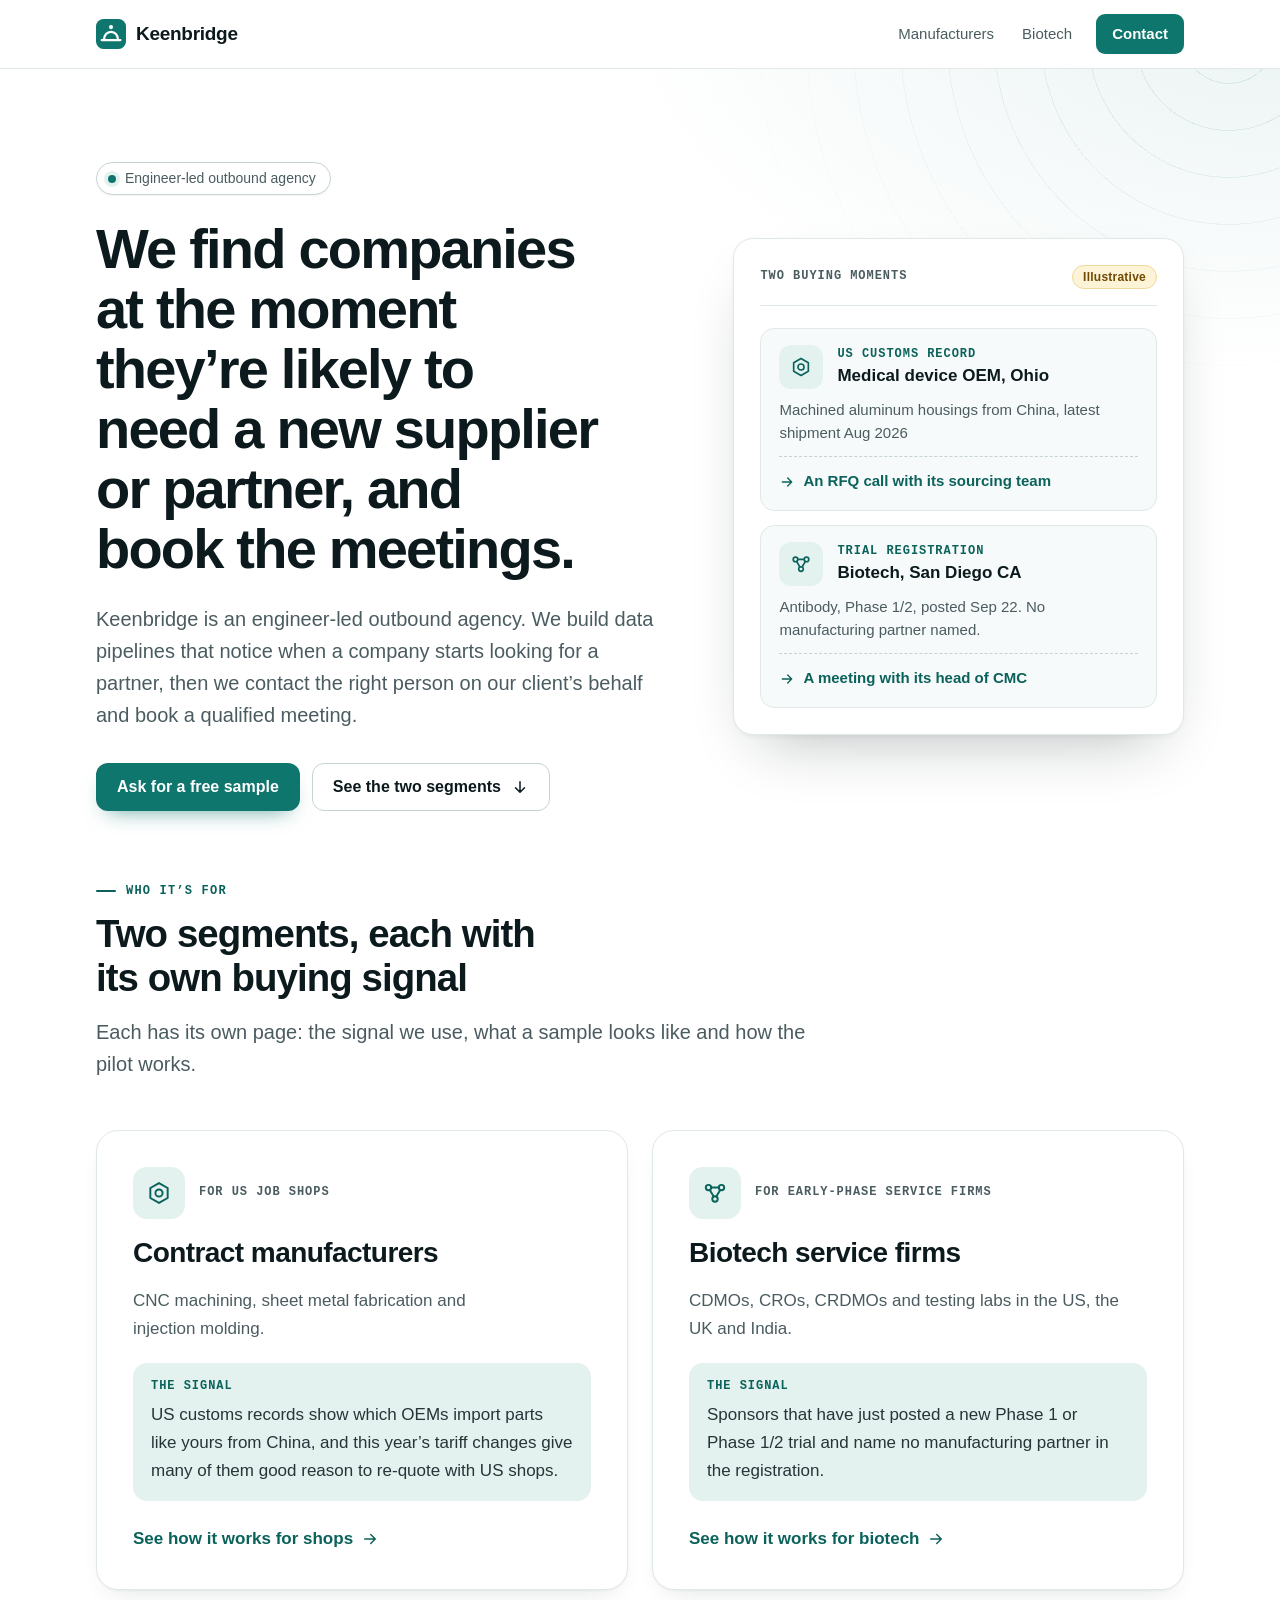
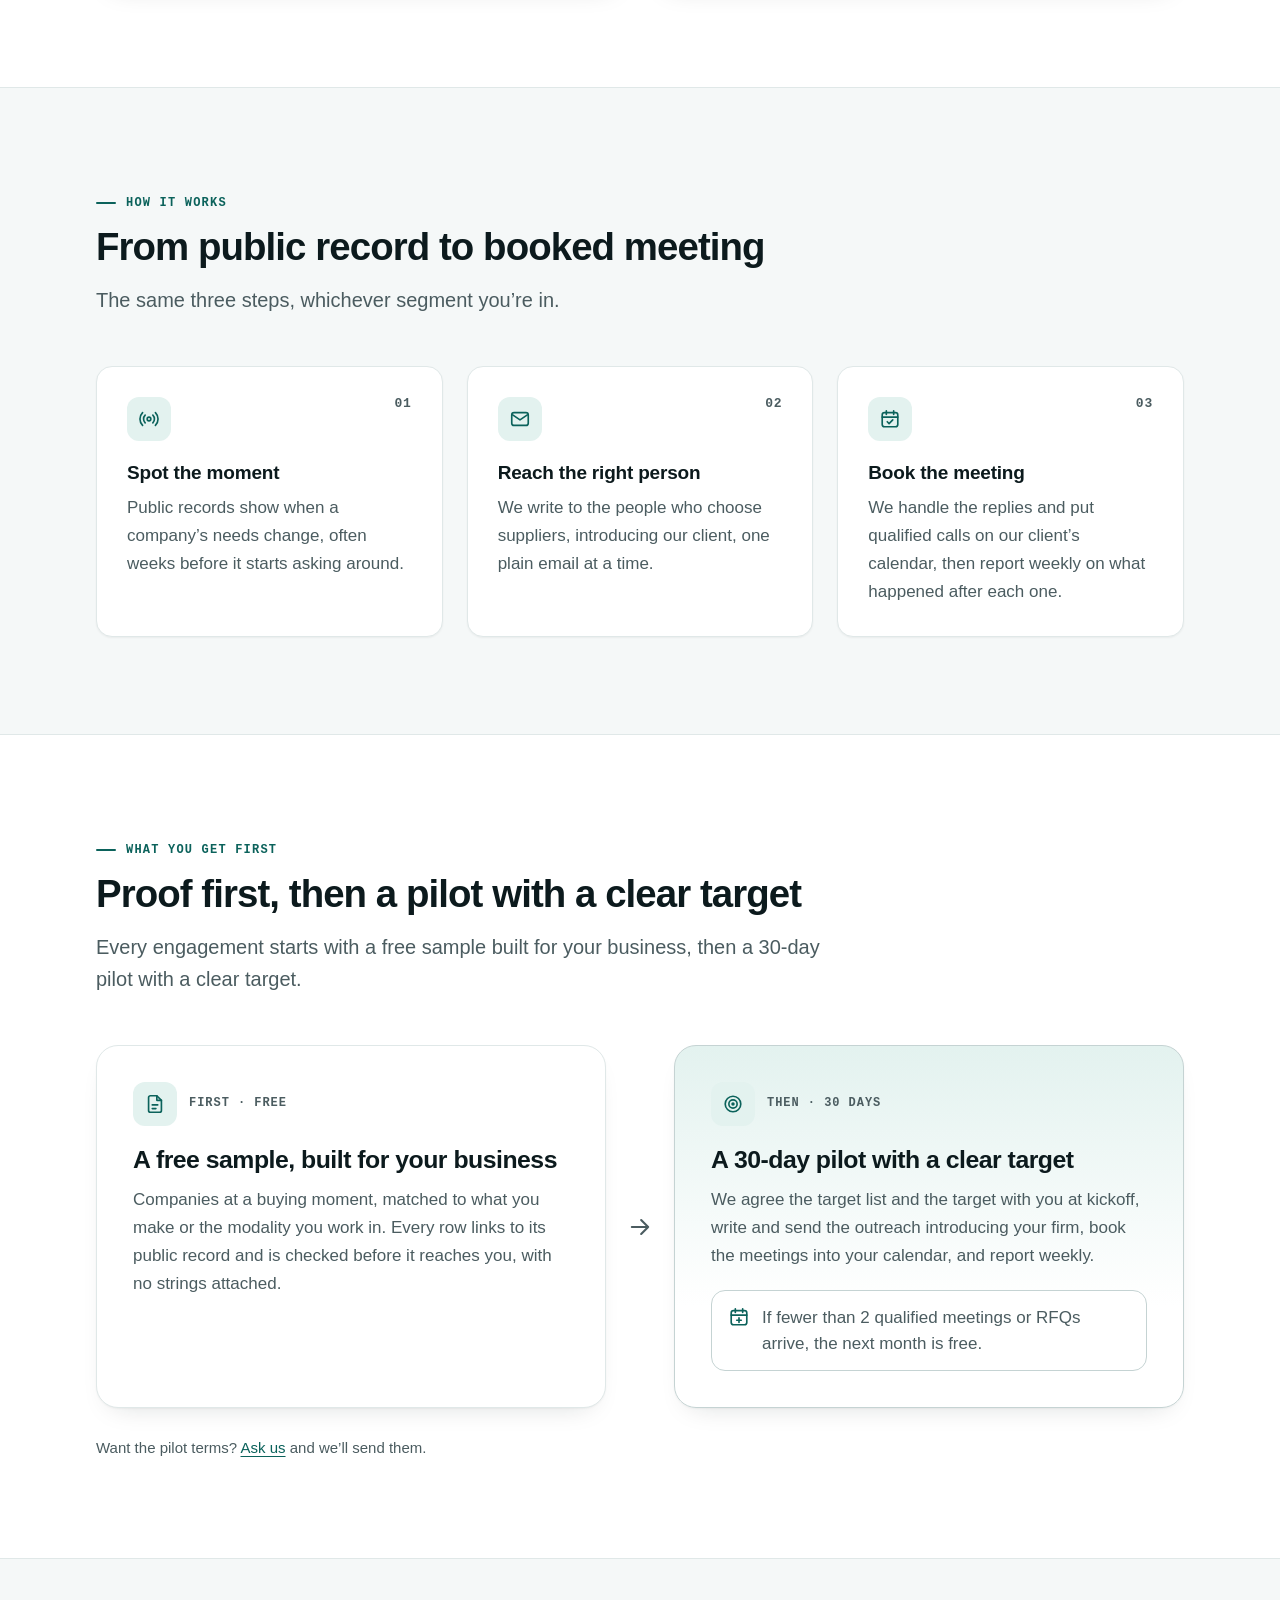
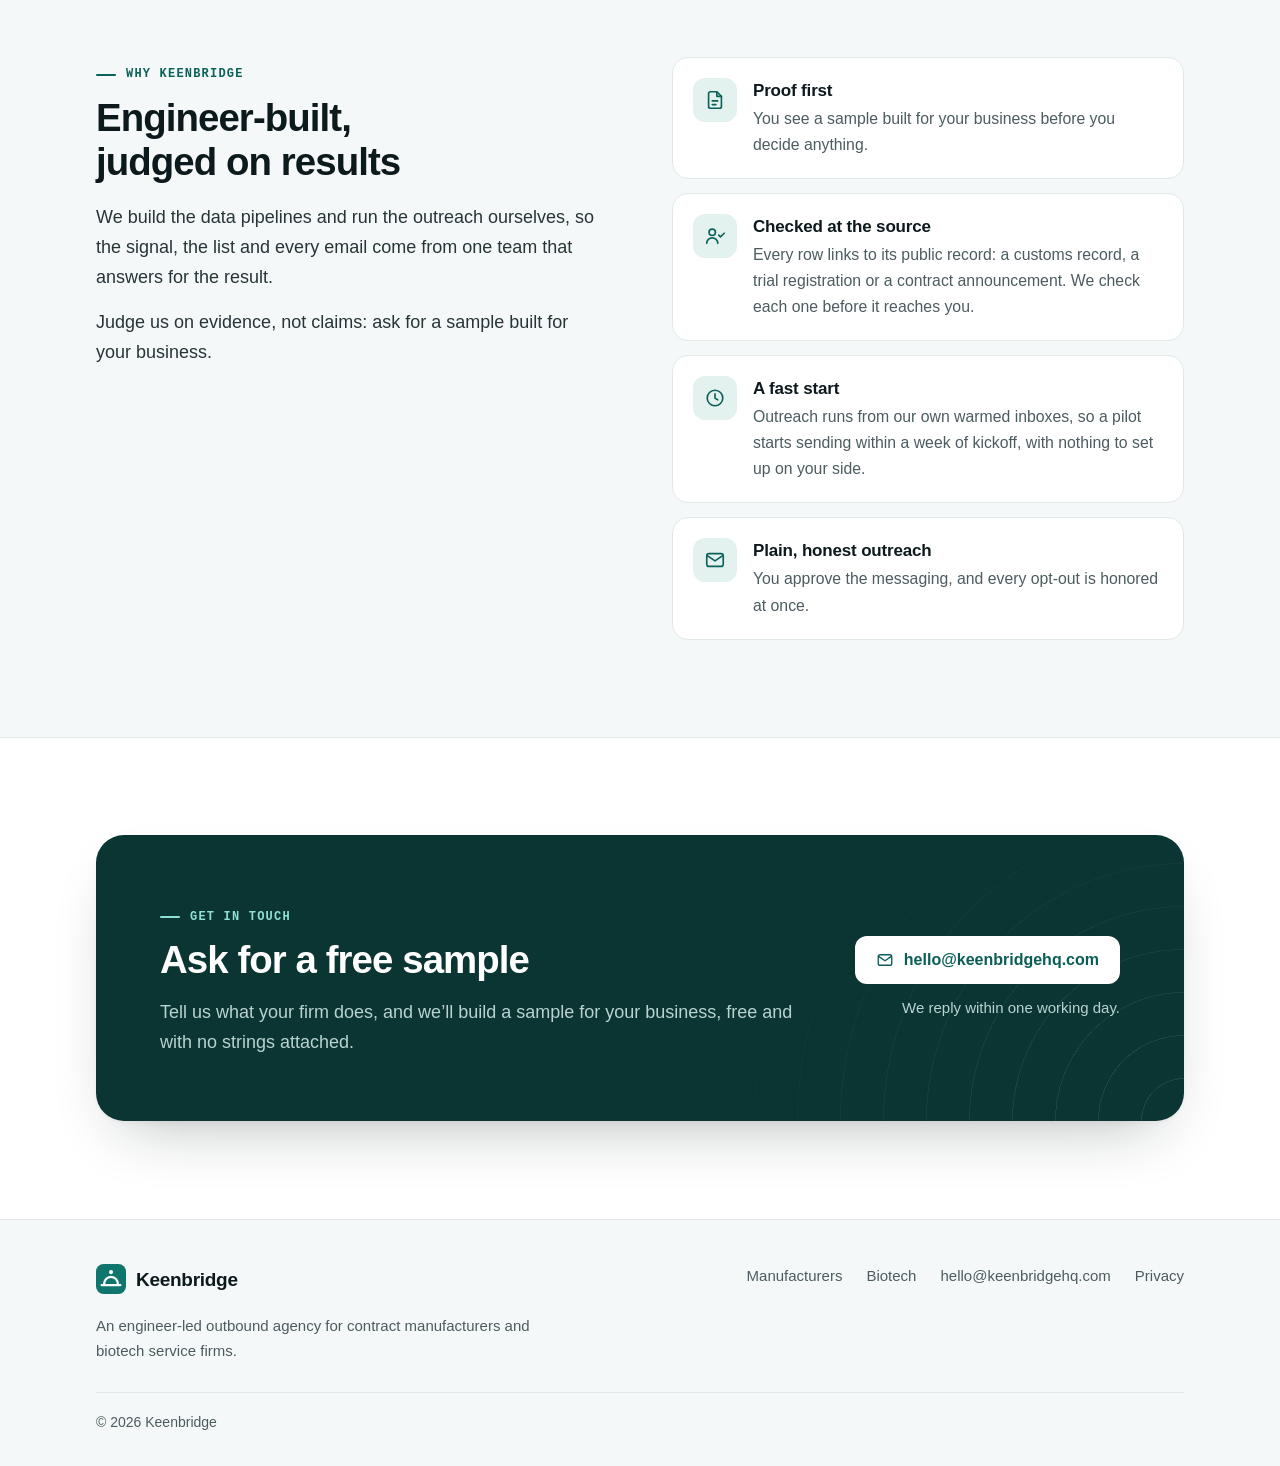
==== commit ead3bff7: "Copy: claims only as strong as the evidence (likely buying moments, posted trials, softer tariff lin" ====
--- a/index.html
+++ b/index.html
@@ -4,7 +4,7 @@
 <meta charset="utf-8">
 <meta name="viewport" content="width=device-width, initial-scale=1">
 <title>Keenbridge: engineer-led outbound agency</title>
-<meta name="description" content="Keenbridge finds companies at the moment they're choosing a new supplier, contacts them for its clients, and books the meetings.">
+<meta name="description" content="Keenbridge finds companies at the moment they're likely to need a new supplier or partner, contacts them for its clients, and books the meetings.">
 <link rel="canonical" href="https://keenbridgehq.com/">
 <meta name="color-scheme" content="light dark">
 <meta name="theme-color" content="#ffffff" media="(prefers-color-scheme: light)">
@@ -12,7 +12,7 @@
 <meta property="og:type" content="website">
 <meta property="og:site_name" content="Keenbridge">
 <meta property="og:title" content="Keenbridge: engineer-led outbound agency">
-<meta property="og:description" content="Keenbridge finds companies at the moment they're choosing a new supplier, contacts them for its clients, and books the meetings.">
+<meta property="og:description" content="Keenbridge finds companies at the moment they're likely to need a new supplier or partner, contacts them for its clients, and books the meetings.">
 <meta property="og:url" content="https://keenbridgehq.com/">
 <link rel="icon" href="data:image/svg+xml,%3Csvg xmlns='http://www.w3.org/2000/svg' viewBox='0 0 32 32'%3E%3Crect width='32' height='32' rx='8' fill='%230f766e'/%3E%3Cpath d='M8.5 22.5c0-5.4 3.3-8.8 7.5-8.8s7.5 3.4 7.5 8.8M6 22.5h20' fill='none' stroke='%23fff' stroke-width='2.4' stroke-linecap='round'/%3E%3Ccircle cx='16' cy='8.6' r='2.2' fill='%23fff'/%3E%3C/svg%3E">
 <link rel="stylesheet" href="styles.css">
@@ -41,7 +41,7 @@
       <div class="hero-copy">
         <p class="pill"><span class="pill-dot" aria-hidden="true"></span>Engineer-led outbound agency</p>
         <!-- Kit section 3, item 12: the same line as the LinkedIn headline. -->
-        <h1 id="page-title">We find companies at the moment they’re choosing a new supplier, and book the meetings.</h1>
+        <h1 id="page-title">We find companies at the moment they’re likely to need a new supplier or partner, and book the meetings.</h1>
         <p class="lede">Keenbridge is an engineer-led outbound agency. We build data pipelines that notice when a company starts looking for a partner, then we contact the right person on our client’s behalf and book a qualified meeting.</p>
         <div class="actions">
           <a class="btn btn-primary" href="mailto:hello@keenbridgehq.com?subject=Free%20sample">Ask for a free sample</a>
@@ -97,7 +97,7 @@
           <p class="segment-who">CNC machining, sheet metal fabrication and injection molding.</p>
           <div class="signal-box">
             <p class="p-label">The signal</p>
-            <p>US customs records show which OEMs import parts like yours from China, and with this year’s tariff changes, many are re-quoting with US shops.</p>
+            <p>US customs records show which OEMs import parts like yours from China, and this year’s tariff changes give many of them good reason to re-quote with US shops.</p>
           </div>
           <p class="card-more" aria-hidden="true">See how it works for shops <svg viewBox="0 0 24 24" fill="none" stroke="currentColor" stroke-width="2" stroke-linecap="round" stroke-linejoin="round" focusable="false"><path d="M5 12h14M13 6l6 6-6 6"/></svg></p>
         </article>
@@ -110,7 +110,7 @@
           <p class="segment-who">CDMOs, CROs, CRDMOs and testing labs in the US, the UK and India.</p>
           <div class="signal-box">
             <p class="p-label">The signal</p>
-            <p>Sponsors that have just registered a Phase 1 or Phase 1/2 trial and name no manufacturing partner in the registration.</p>
+            <p>Sponsors that have just posted a new Phase 1 or Phase 1/2 trial and name no manufacturing partner in the registration.</p>
           </div>
           <p class="card-more" aria-hidden="true">See how it works for biotech <svg viewBox="0 0 24 24" fill="none" stroke="currentColor" stroke-width="2" stroke-linecap="round" stroke-linejoin="round" focusable="false"><path d="M5 12h14M13 6l6 6-6 6"/></svg></p>
         </article>
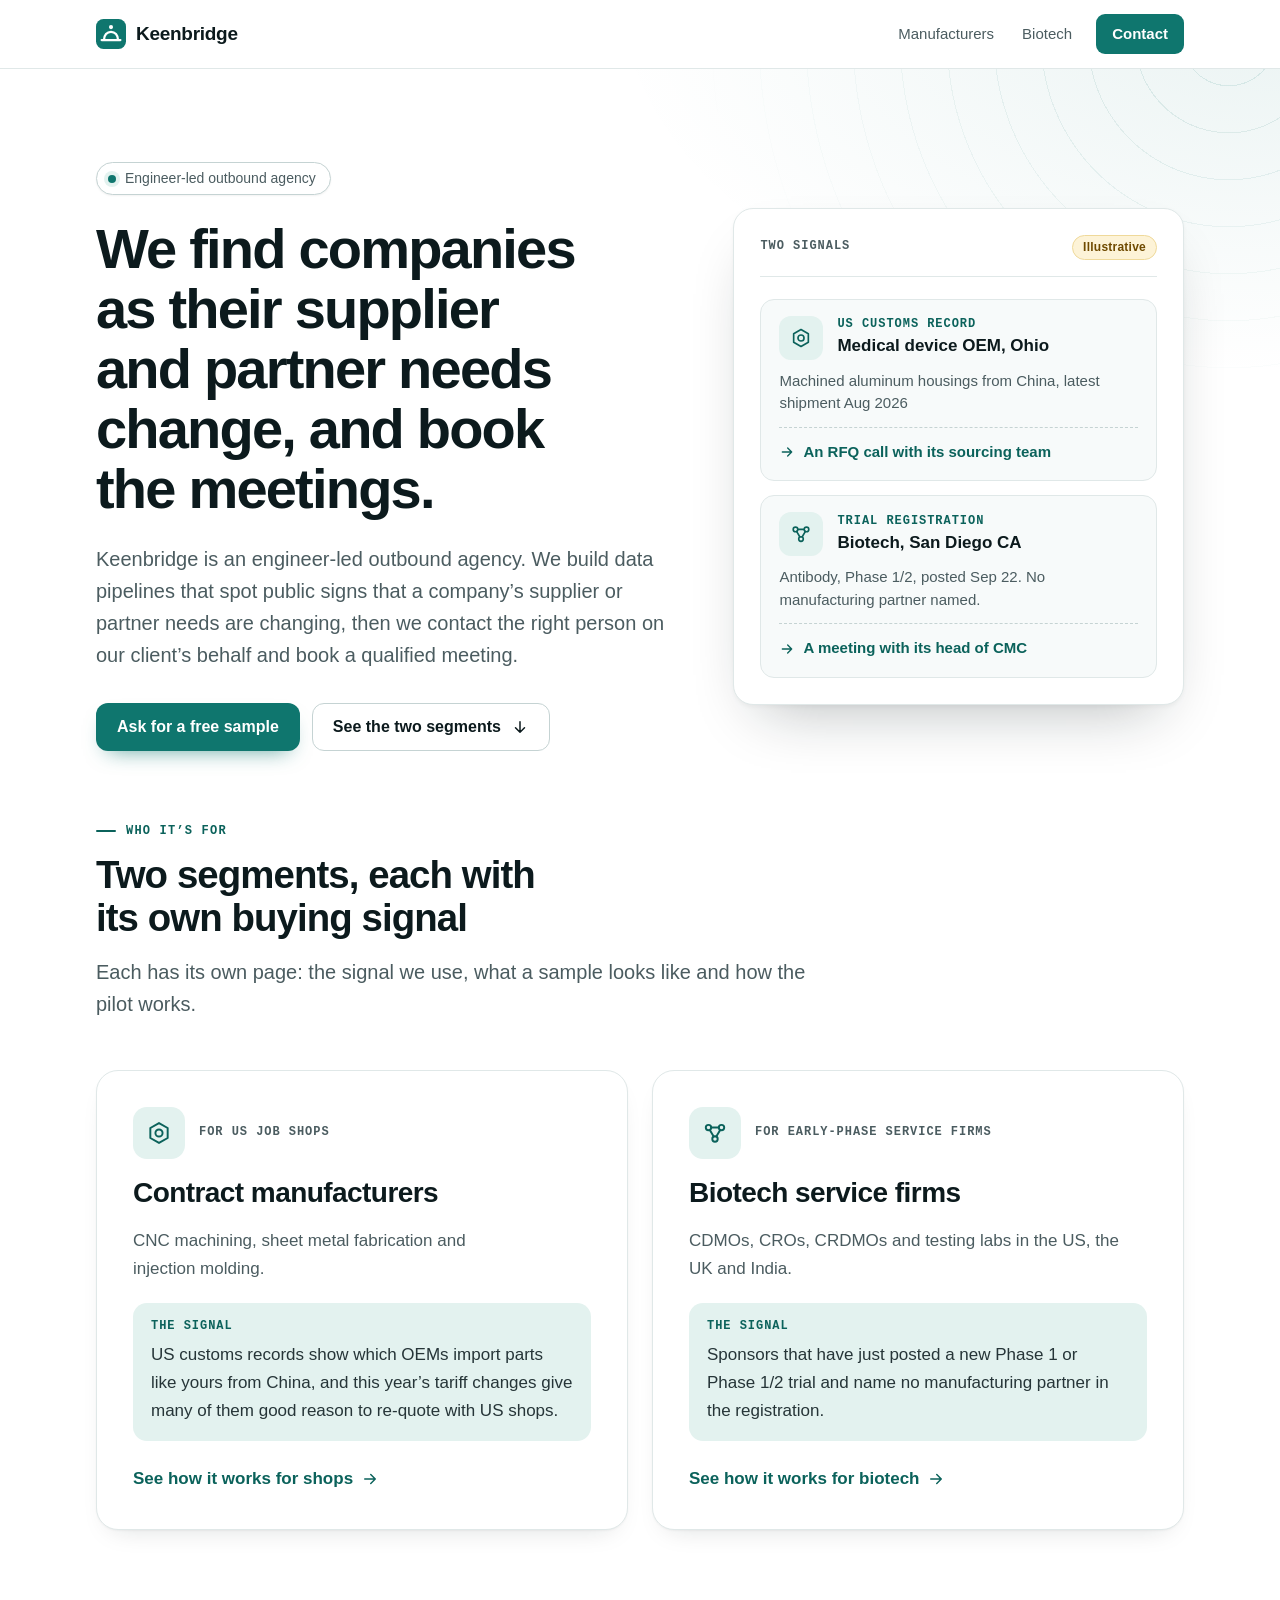
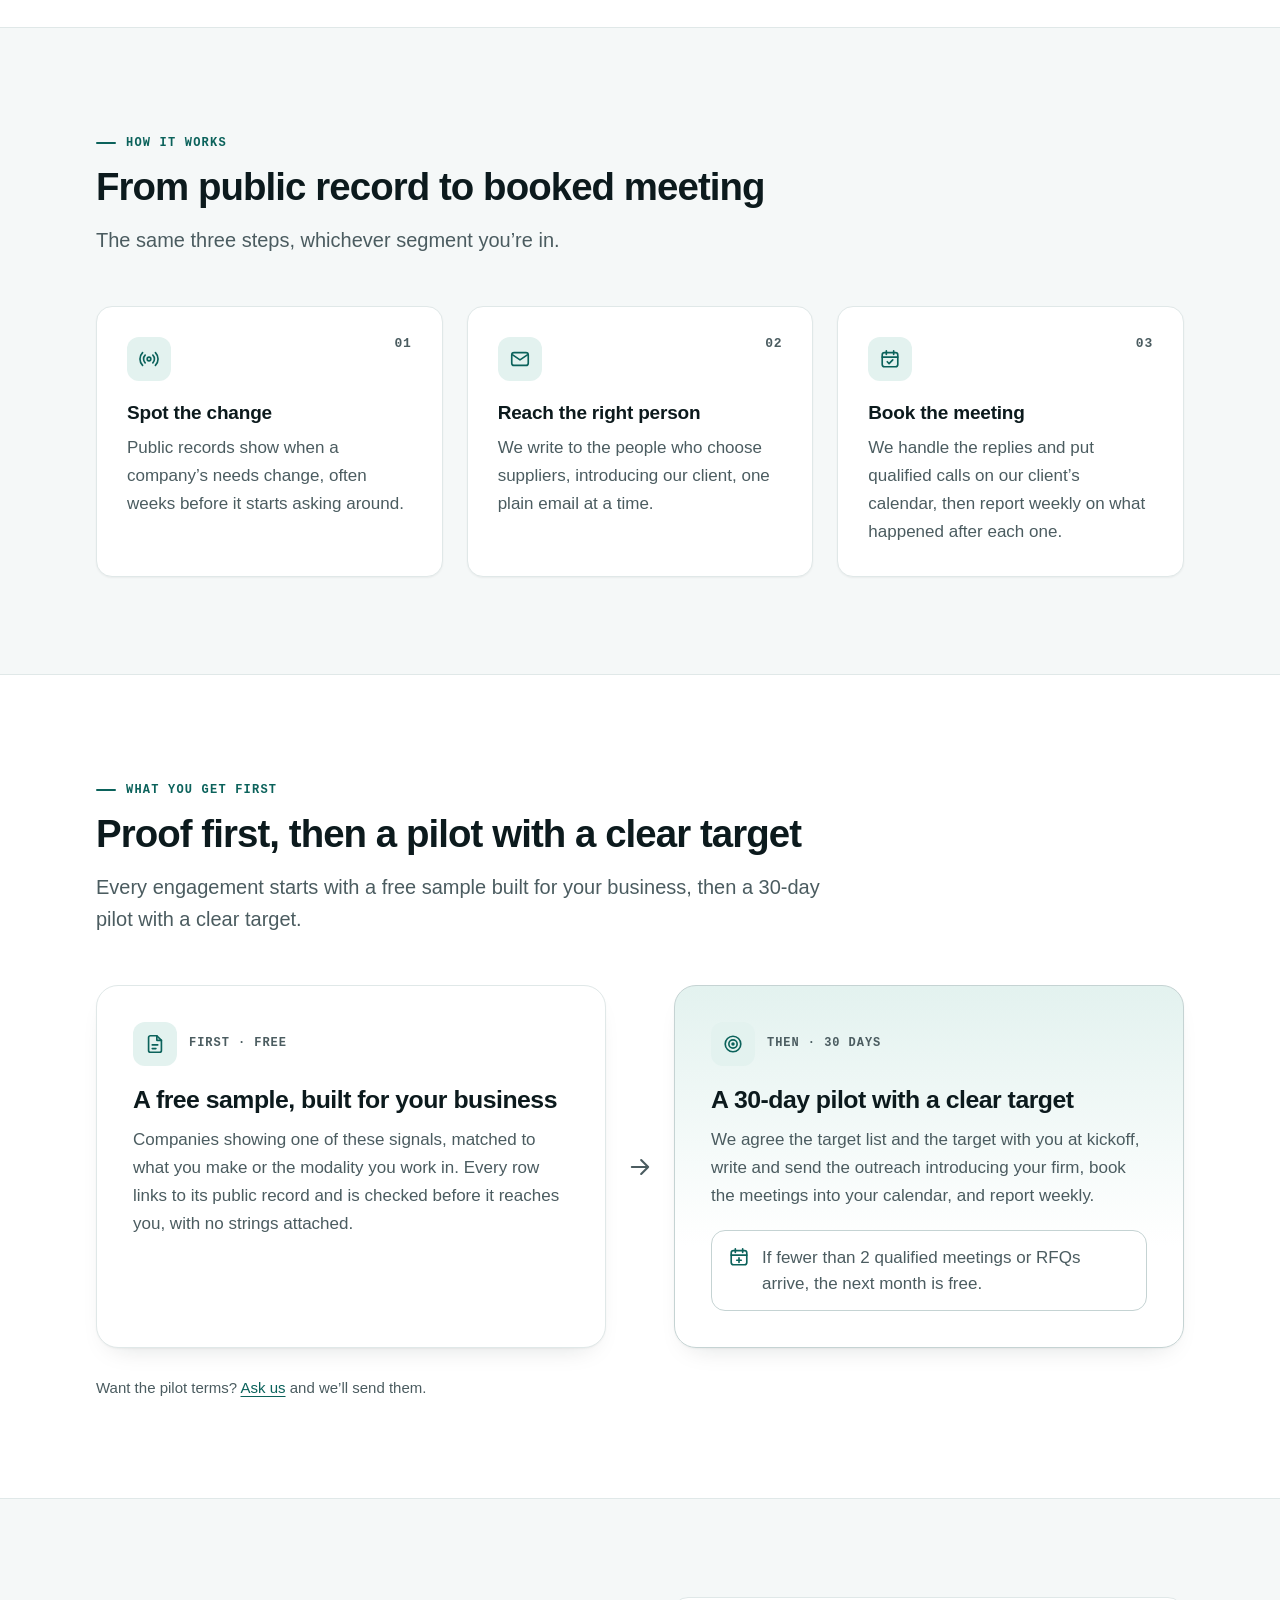
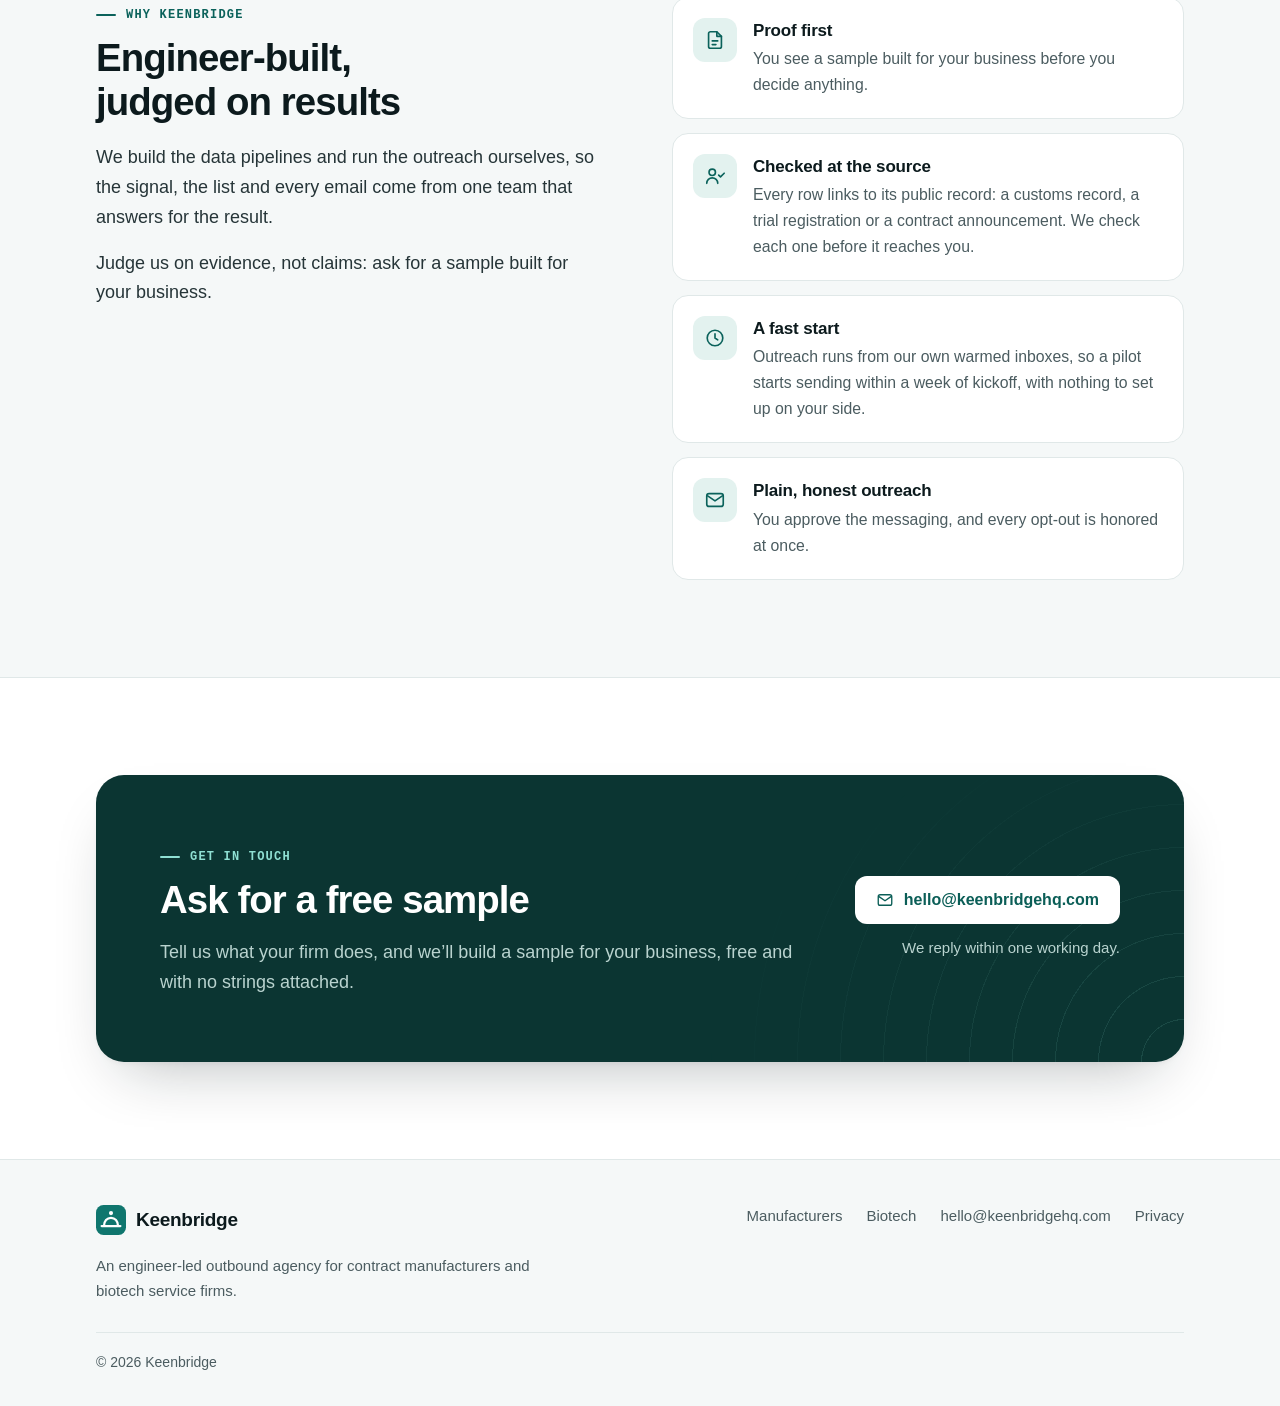
==== commit a7a4dc66: "Reword the promise to the next-phase choice (HQ D-053): no 'likely to choose a partner' or 're-sourc" ====
--- a/index.html
+++ b/index.html
@@ -4,7 +4,7 @@
 <meta charset="utf-8">
 <meta name="viewport" content="width=device-width, initial-scale=1">
 <title>Keenbridge: engineer-led outbound agency</title>
-<meta name="description" content="Keenbridge finds companies at the moment they're likely to need a new supplier or partner, contacts them for its clients, and books the meetings.">
+<meta name="description" content="Keenbridge finds companies as their supplier and partner needs change, contacts them for its clients, and books the meetings.">
 <link rel="canonical" href="https://keenbridgehq.com/">
 <meta name="color-scheme" content="light dark">
 <meta name="theme-color" content="#ffffff" media="(prefers-color-scheme: light)">
@@ -12,7 +12,7 @@
 <meta property="og:type" content="website">
 <meta property="og:site_name" content="Keenbridge">
 <meta property="og:title" content="Keenbridge: engineer-led outbound agency">
-<meta property="og:description" content="Keenbridge finds companies at the moment they're likely to need a new supplier or partner, contacts them for its clients, and books the meetings.">
+<meta property="og:description" content="Keenbridge finds companies as their supplier and partner needs change, contacts them for its clients, and books the meetings.">
 <meta property="og:url" content="https://keenbridgehq.com/">
 <link rel="icon" href="data:image/svg+xml,%3Csvg xmlns='http://www.w3.org/2000/svg' viewBox='0 0 32 32'%3E%3Crect width='32' height='32' rx='8' fill='%230f766e'/%3E%3Cpath d='M8.5 22.5c0-5.4 3.3-8.8 7.5-8.8s7.5 3.4 7.5 8.8M6 22.5h20' fill='none' stroke='%23fff' stroke-width='2.4' stroke-linecap='round'/%3E%3Ccircle cx='16' cy='8.6' r='2.2' fill='%23fff'/%3E%3C/svg%3E">
 <link rel="stylesheet" href="styles.css">
@@ -41,8 +41,8 @@
       <div class="hero-copy">
         <p class="pill"><span class="pill-dot" aria-hidden="true"></span>Engineer-led outbound agency</p>
         <!-- Kit section 3, item 12: the same line as the LinkedIn headline. -->
-        <h1 id="page-title">We find companies at the moment they’re likely to need a new supplier or partner, and book the meetings.</h1>
-        <p class="lede">Keenbridge is an engineer-led outbound agency. We build data pipelines that notice when a company starts looking for a partner, then we contact the right person on our client’s behalf and book a qualified meeting.</p>
+        <h1 id="page-title">We find companies as their supplier and partner needs change, and book the meetings.</h1>
+        <p class="lede">Keenbridge is an engineer-led outbound agency. We build data pipelines that spot public signs that a company’s supplier or partner needs are changing, then we contact the right person on our client’s behalf and book a qualified meeting.</p>
         <div class="actions">
           <a class="btn btn-primary" href="mailto:hello@keenbridgehq.com?subject=Free%20sample">Ask for a free sample</a>
           <a class="btn btn-secondary" href="#segments">See the two segments <svg viewBox="0 0 24 24" fill="none" stroke="currentColor" stroke-width="2" stroke-linecap="round" stroke-linejoin="round" aria-hidden="true" focusable="false"><path d="M12 5v14M6 13l6 6 6-6"/></svg></a>
@@ -51,7 +51,7 @@
 
       <figure class="pipeline moments">
         <figcaption class="pipeline-head">
-          <span class="mono-label">Two buying moments</span>
+          <span class="mono-label">Two signals</span>
           <span class="badge">Illustrative</span>
         </figcaption>
         <div class="moment">
@@ -128,7 +128,7 @@
       <ol class="steps" role="list">
         <li class="step">
           <span class="icon-chip" aria-hidden="true"><svg viewBox="0 0 24 24" fill="none" stroke="currentColor" stroke-width="1.8" stroke-linecap="round" stroke-linejoin="round" focusable="false"><circle cx="12" cy="12" r="2"/><path d="M16.2 7.8a6 6 0 0 1 0 8.4M7.8 16.2a6 6 0 0 1 0-8.4M19 5a10 10 0 0 1 0 14M5 19A10 10 0 0 1 5 5"/></svg></span>
-          <h3>Spot the moment</h3>
+          <h3>Spot the change</h3>
           <p>Public records show when a company’s needs change, often weeks before it starts asking around.</p>
         </li>
         <li class="step">
@@ -159,7 +159,7 @@
             <span class="mono-label">First · free</span>
           </div>
           <h3>A free sample, built for your business</h3>
-          <p>Companies at a buying moment, matched to what you make or the modality you work in. Every row links to its public record and is checked before it reaches you, with no strings attached.</p>
+          <p>Companies showing one of these signals, matched to what you make or the modality you work in. Every row links to its public record and is checked before it reaches you, with no strings attached.</p>
         </article>
         <div class="flow-arrow" aria-hidden="true"><svg viewBox="0 0 24 24" fill="none" stroke="currentColor" stroke-width="1.8" stroke-linecap="round" stroke-linejoin="round" focusable="false"><path d="M5 12h14M13 6l6 6-6 6"/></svg></div>
         <article class="offer-card offer-card--accent">
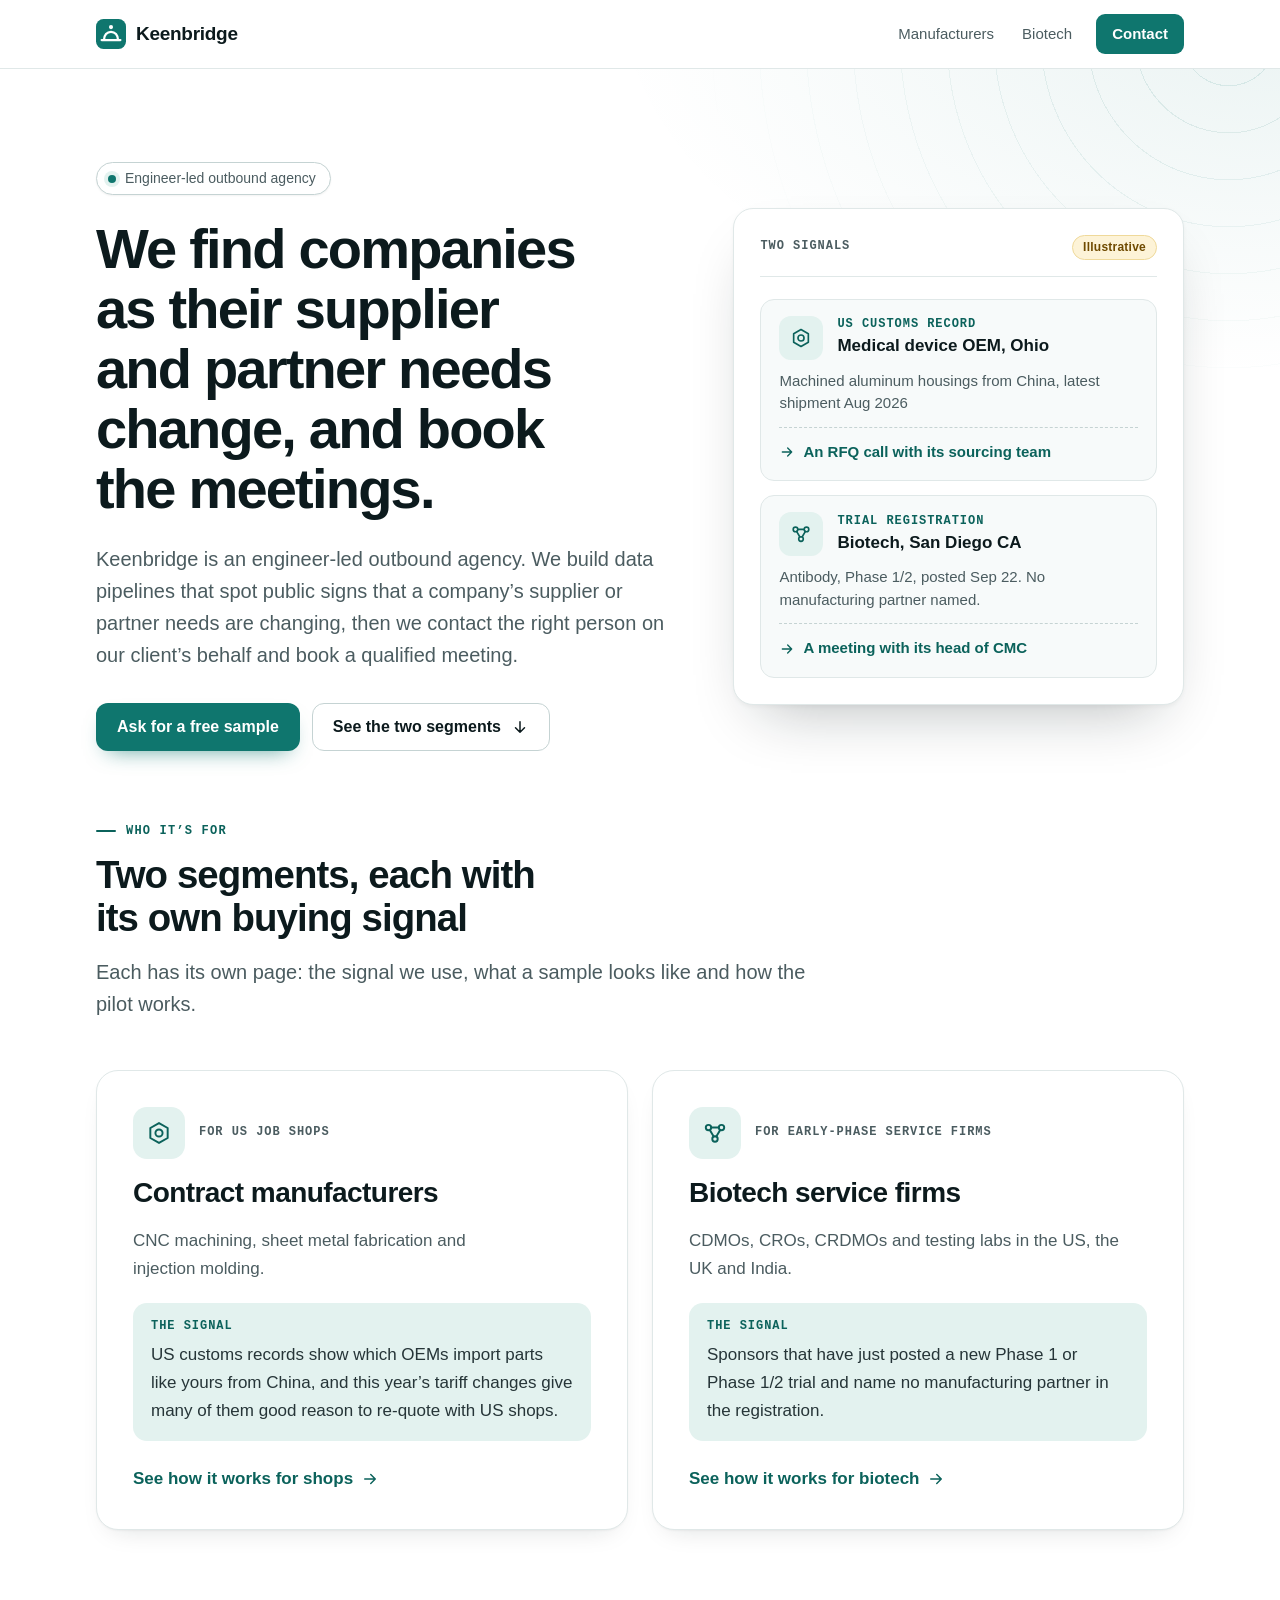
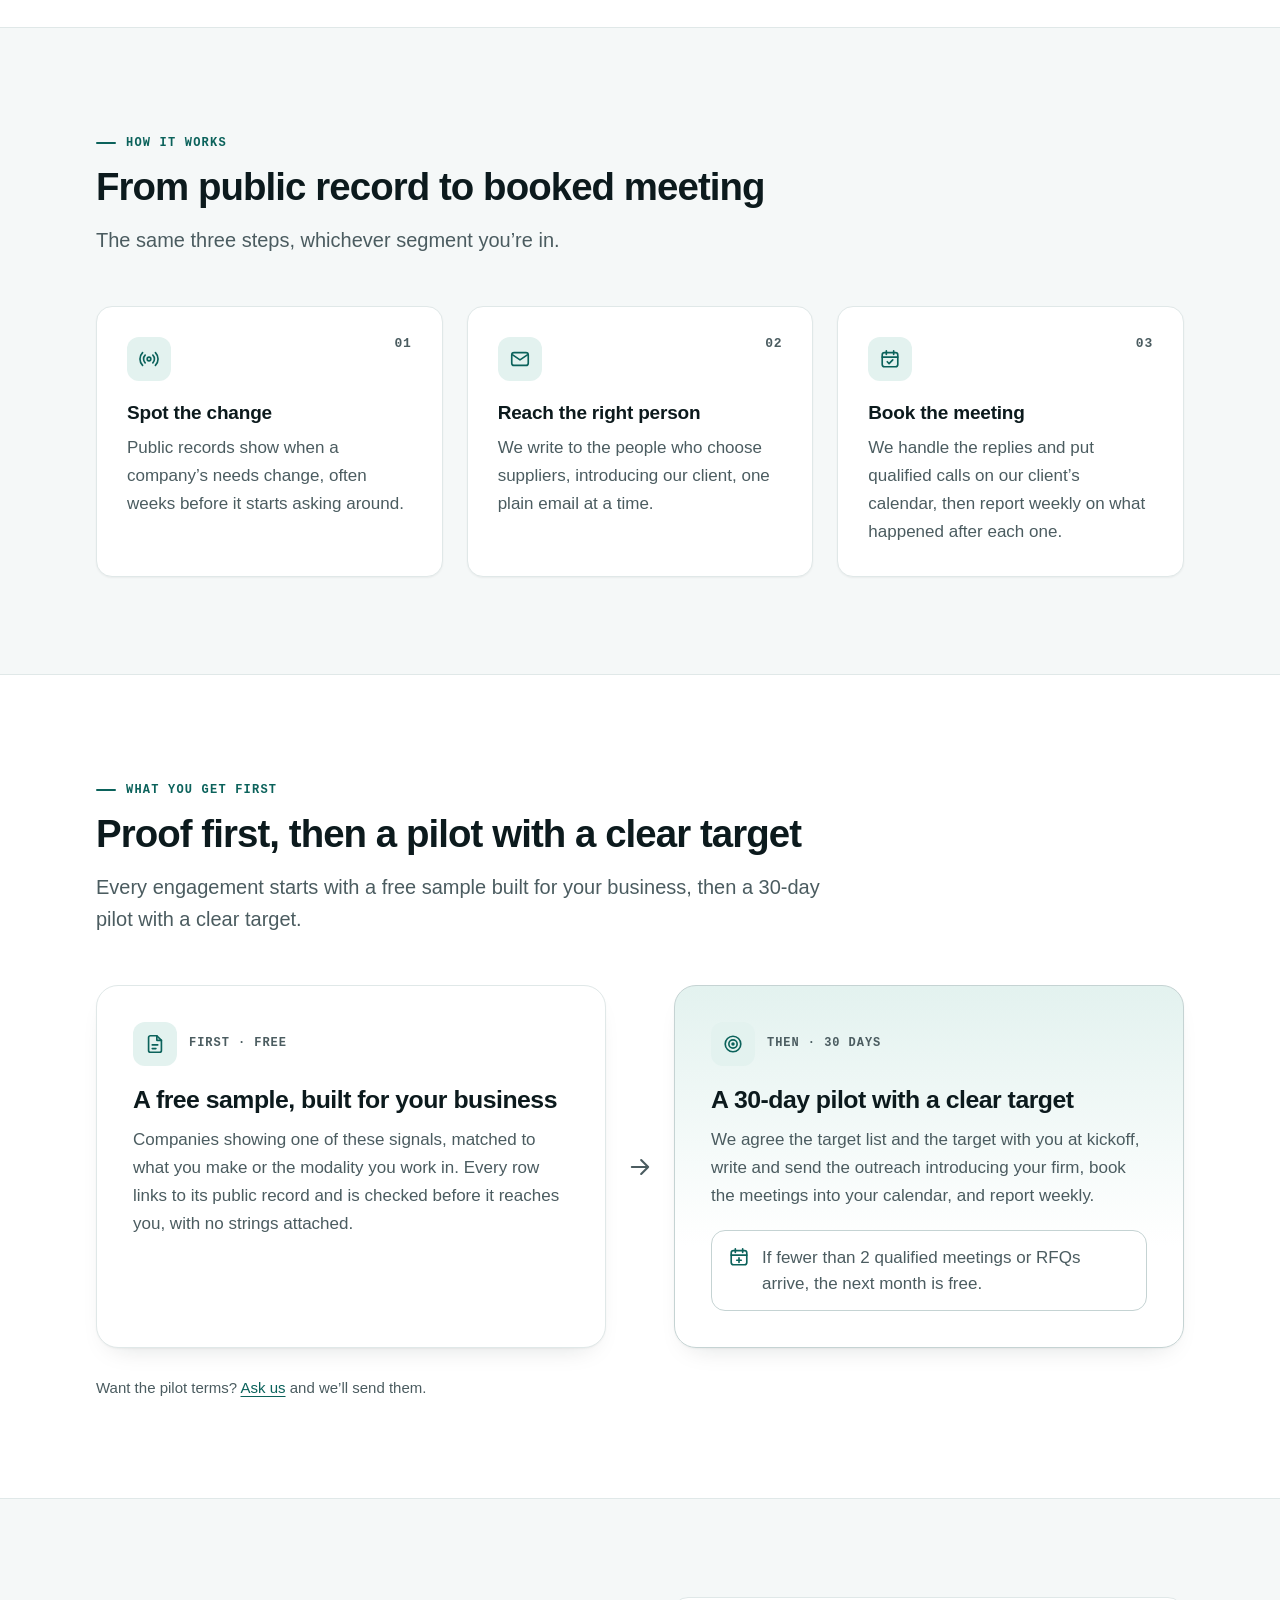
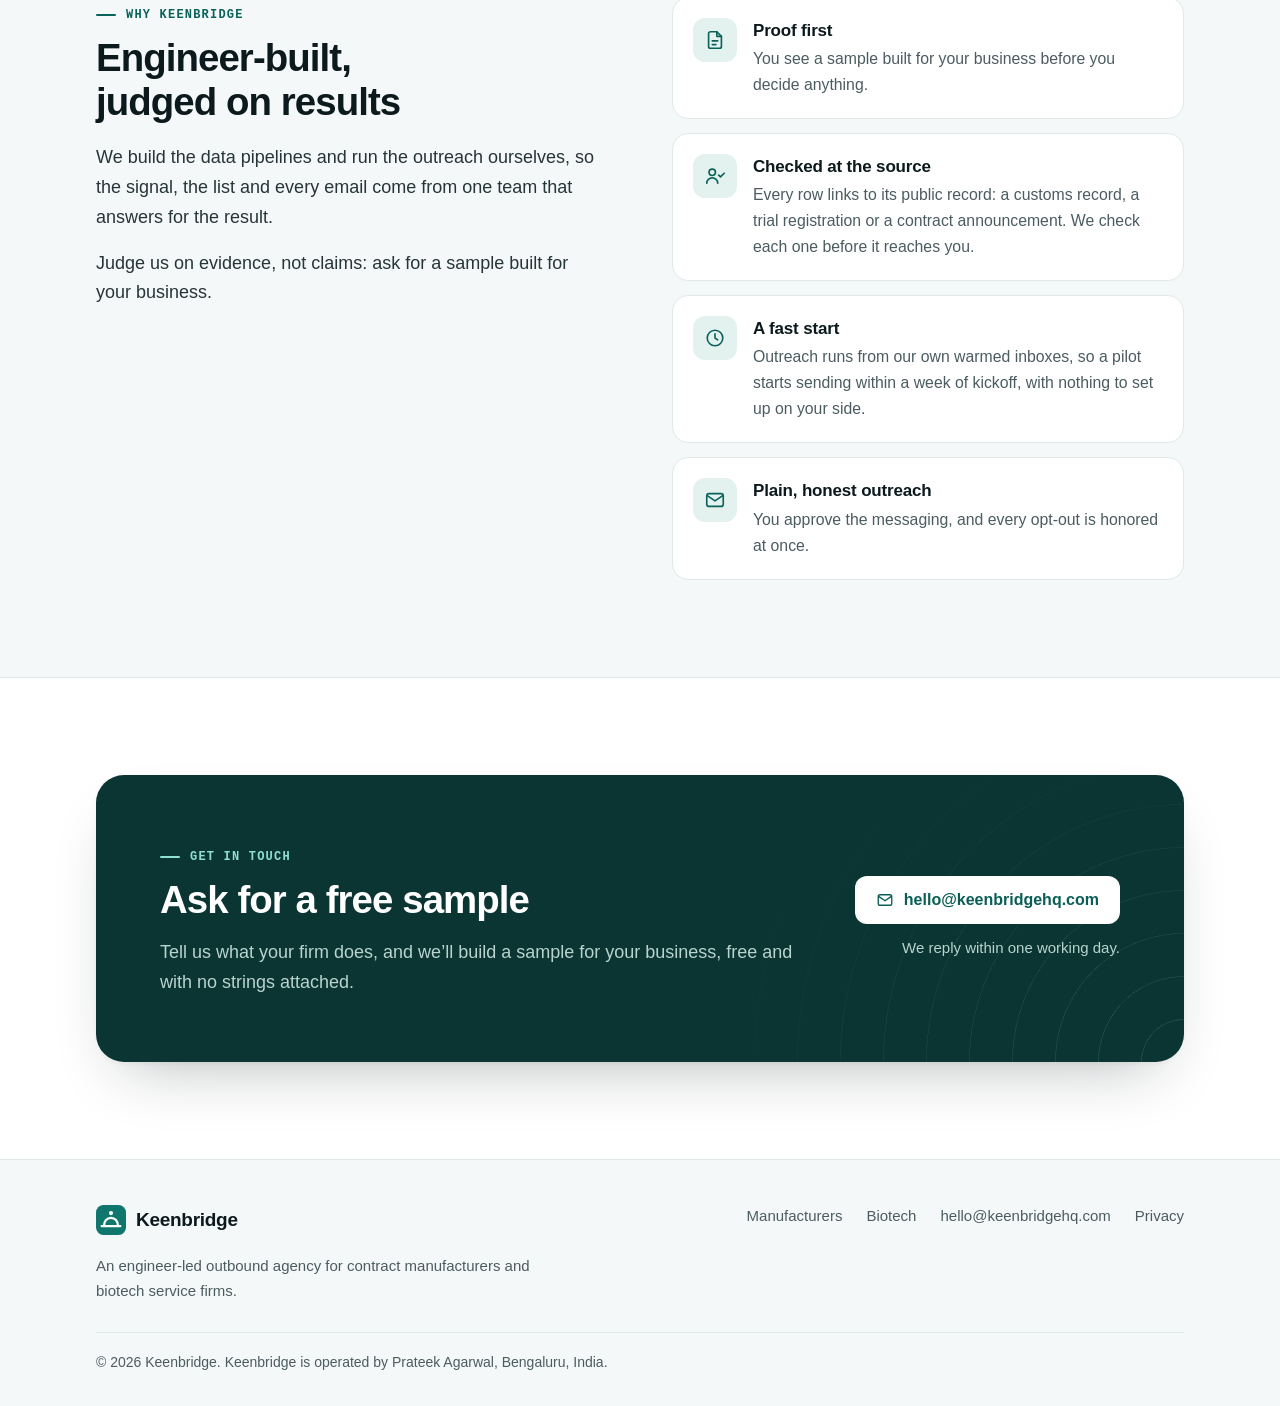
==== commit e7cc5f24: "Name the operator: 'Keenbridge is operated by Prateek Agarwal, Bengaluru, India' in every footer and" ====
--- a/index.html
+++ b/index.html
@@ -252,7 +252,7 @@
     </nav>
   </div>
   <div class="container">
-    <div class="footer-base"><p>© 2026 Keenbridge</p></div>
+    <div class="footer-base"><p>© 2026 Keenbridge. Keenbridge is operated by Prateek Agarwal, Bengaluru, India.</p></div>
   </div>
 </footer>
 </body>
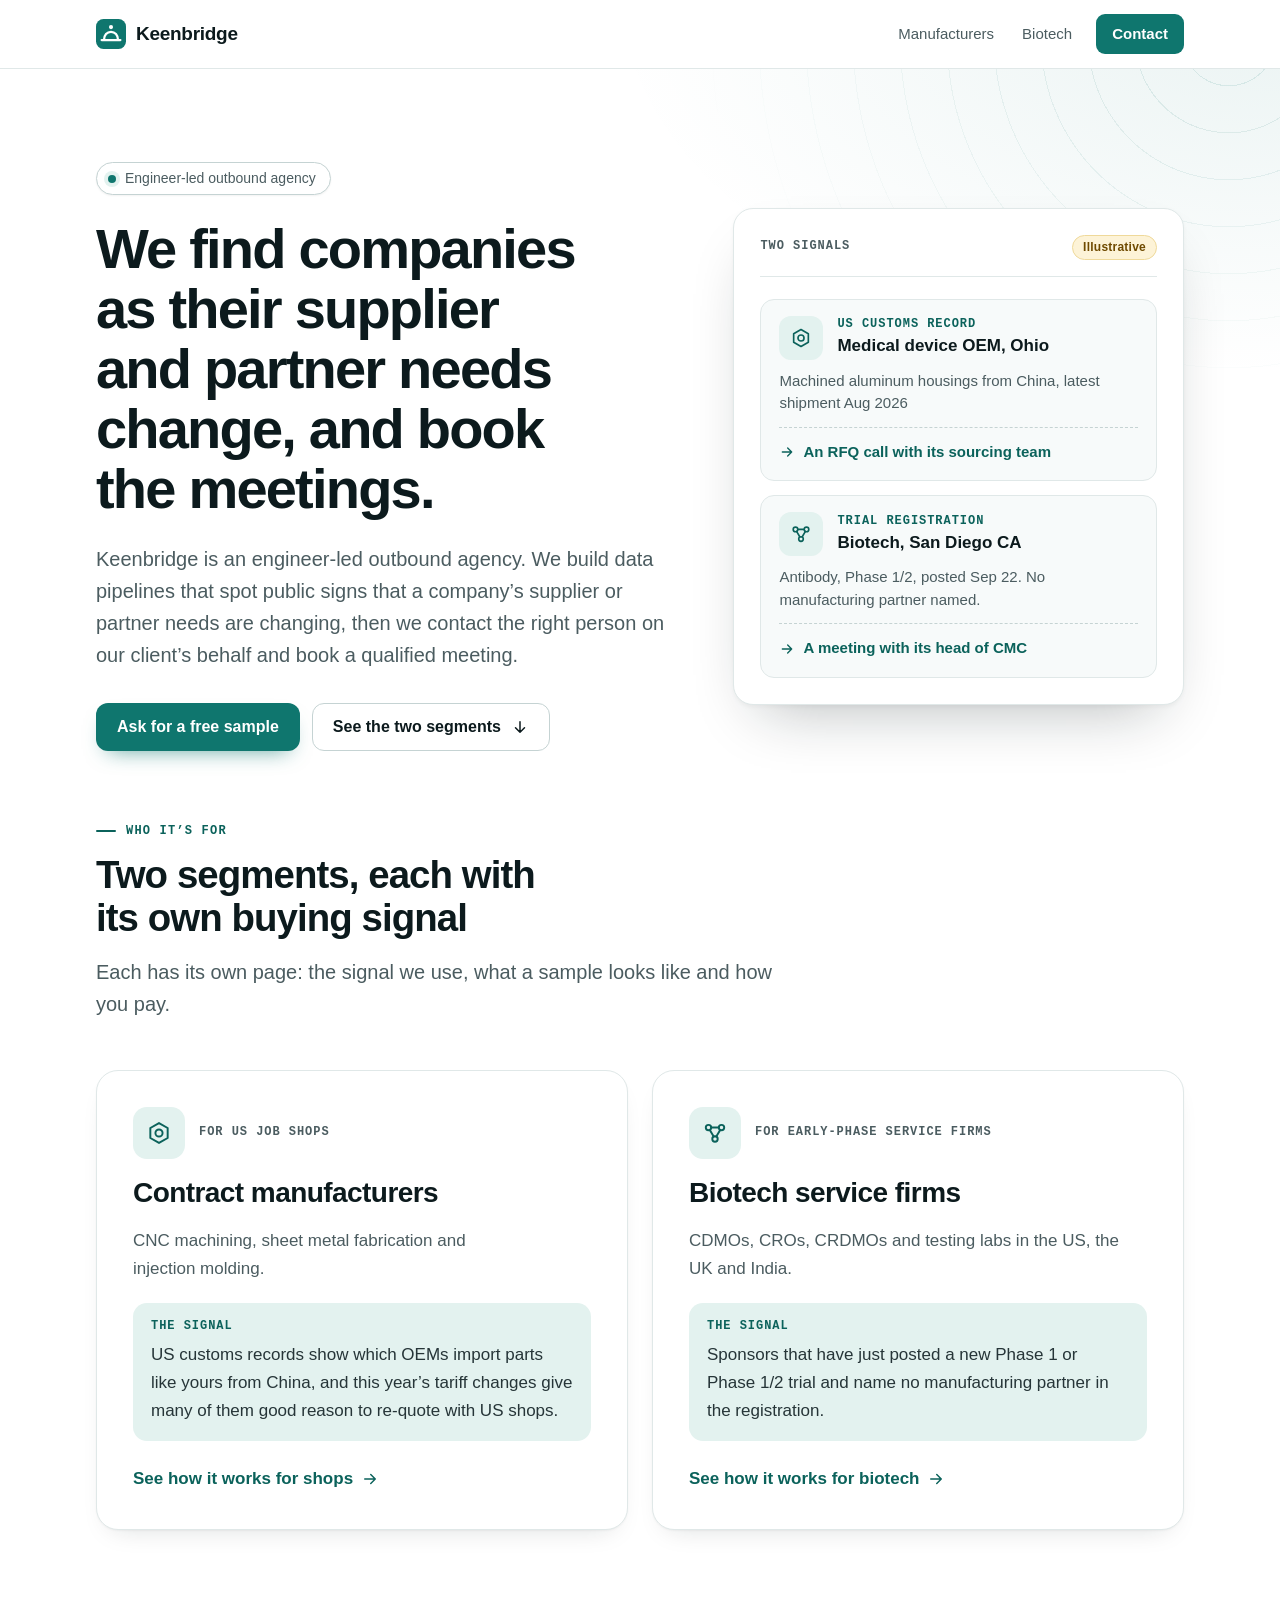
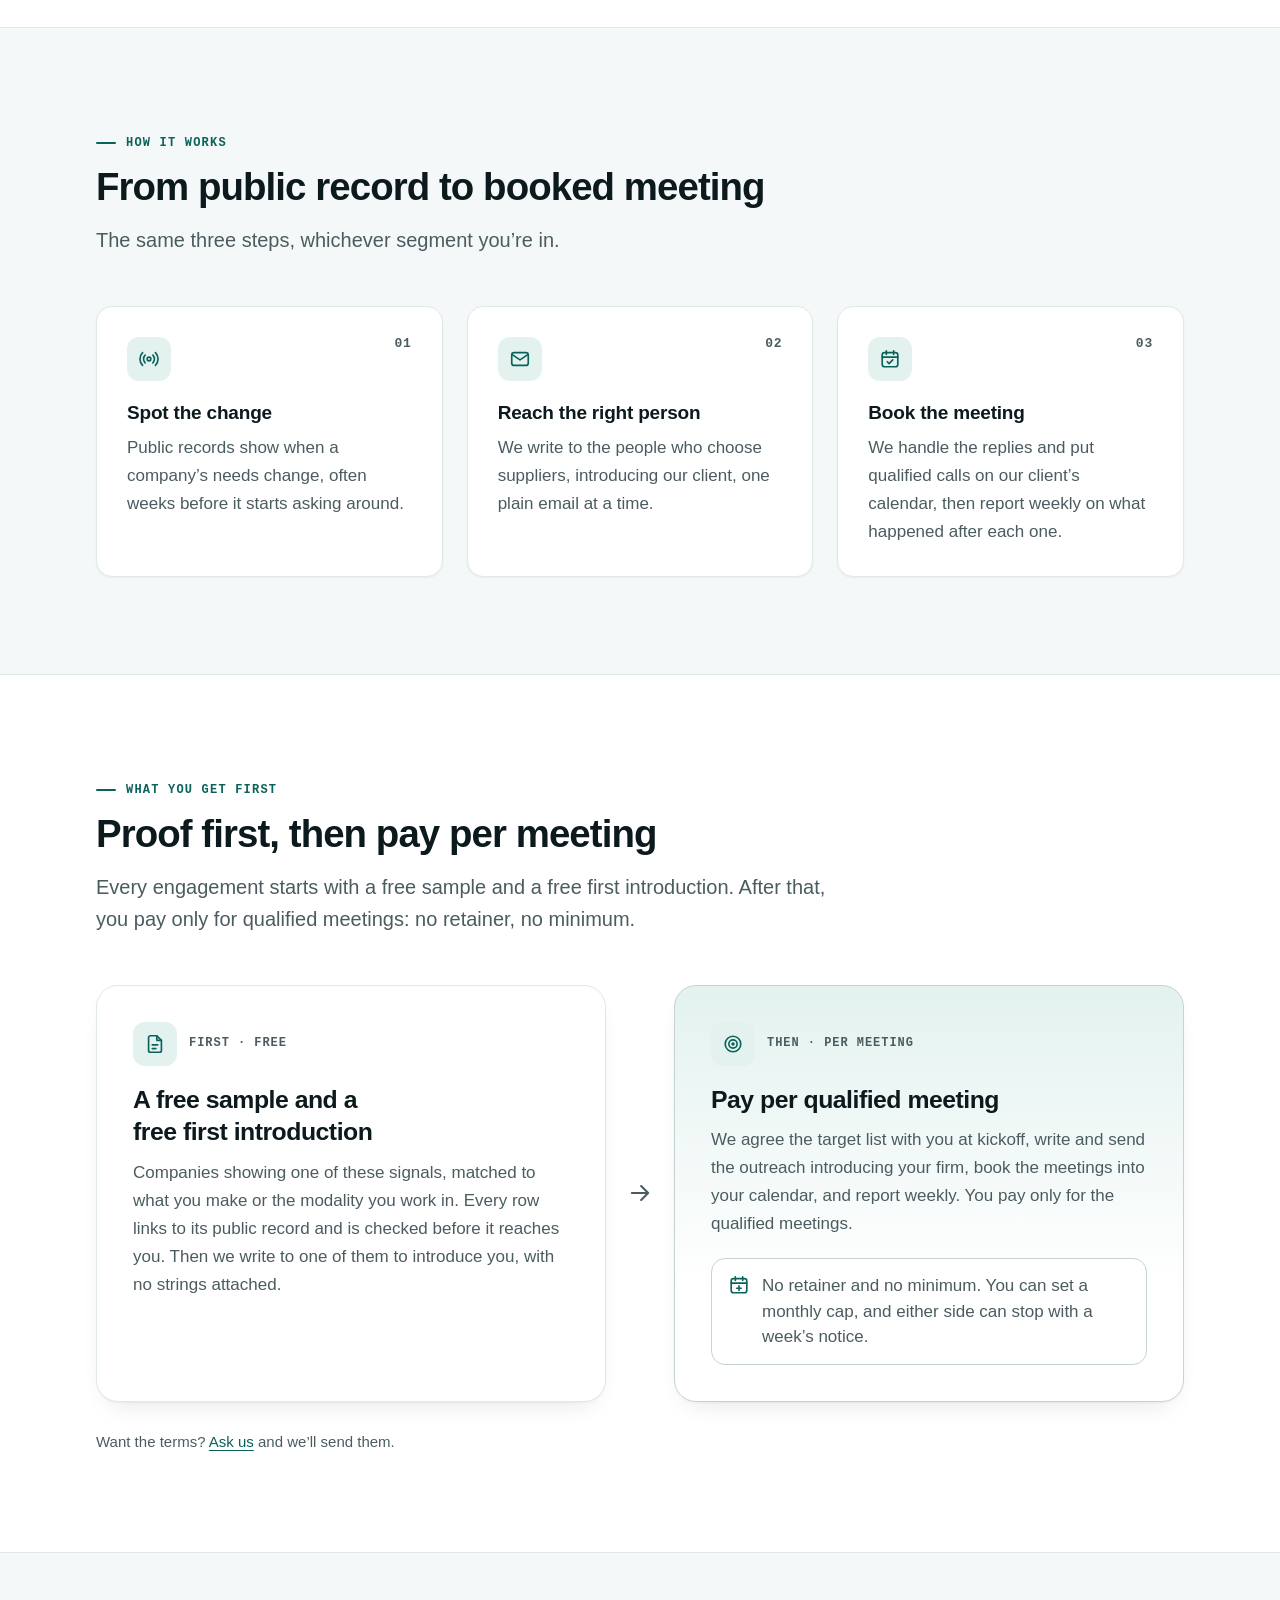
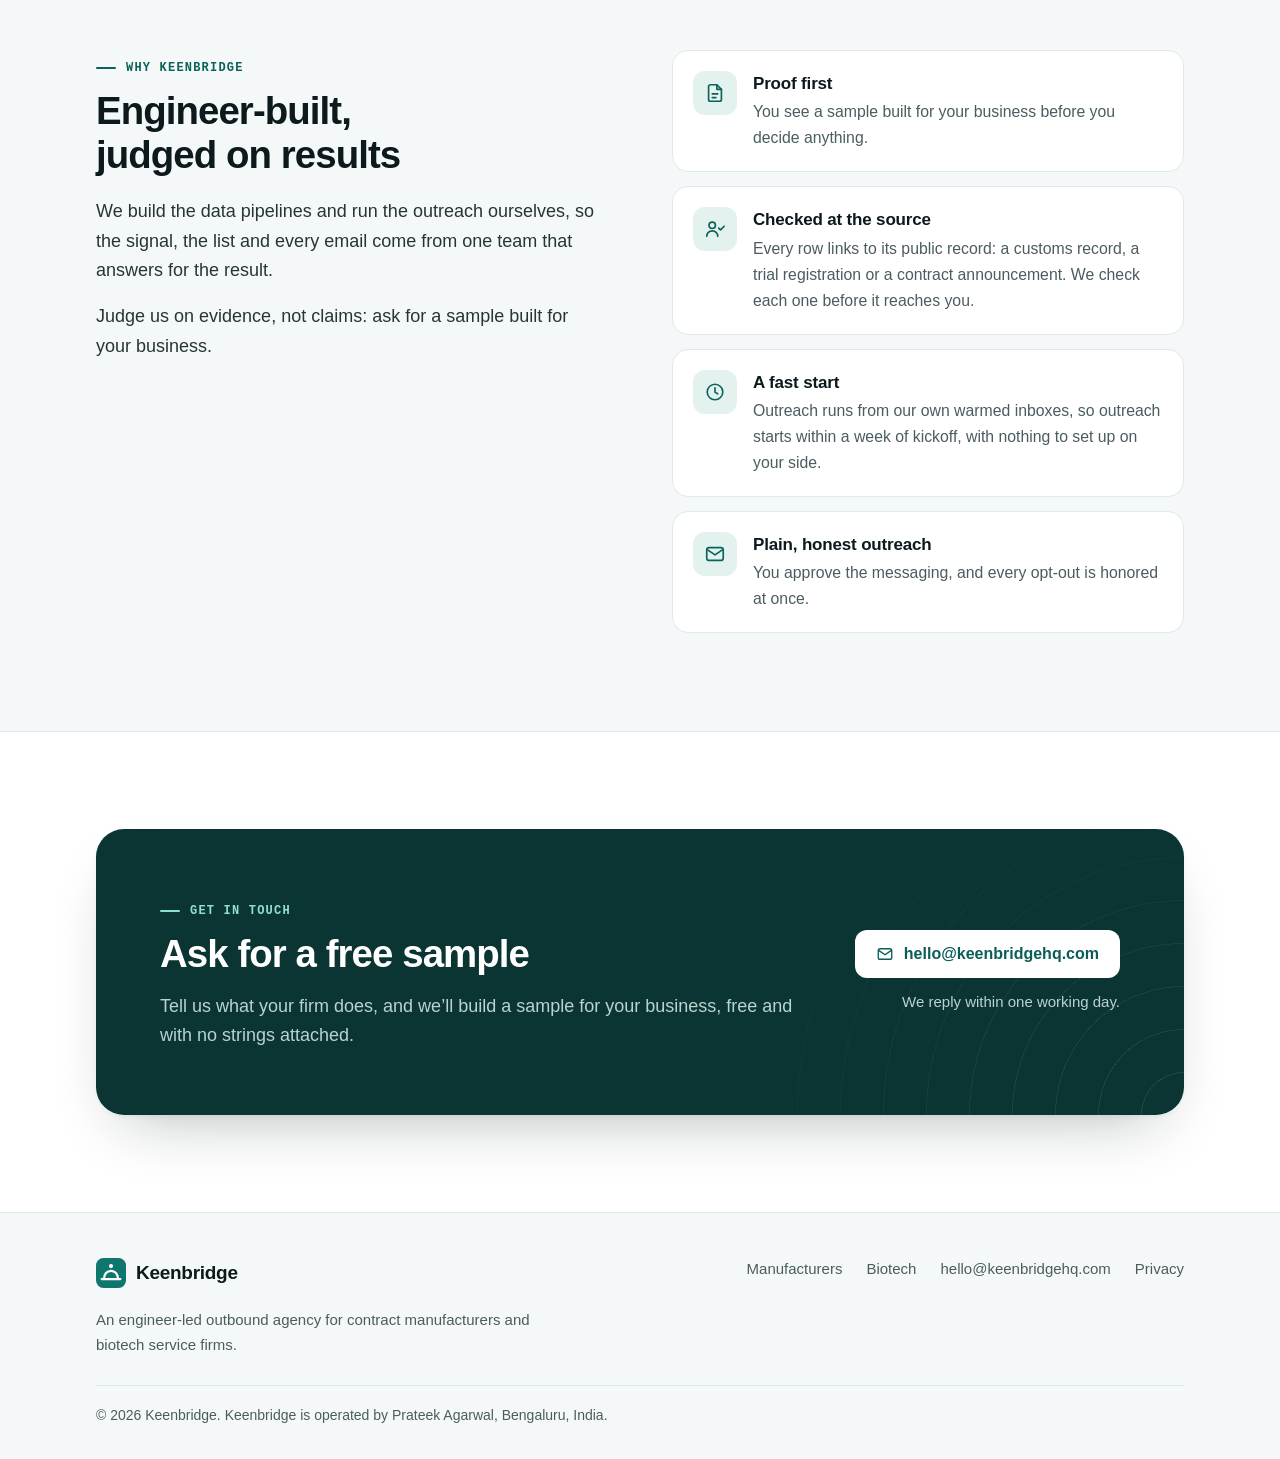
==== commit 6896aa80: "Offer: free first introduction, then pay per qualified meeting; no pilot target, guarantee or price " ====
--- a/index.html
+++ b/index.html
@@ -85,7 +85,7 @@
       <div class="section-head">
         <p class="eyebrow">Who it’s for</p>
         <h2 id="segments-title">Two segments, each with its own buying signal</h2>
-        <p class="lede">Each has its own page: the signal we use, what a sample looks like and how the pilot works.</p>
+        <p class="lede">Each has its own page: the signal we use, what a sample looks like and how you pay.</p>
       </div>
       <div class="segment-grid">
         <article class="segment-card">
@@ -149,8 +149,8 @@
     <div class="container">
       <div class="section-head">
         <p class="eyebrow">What you get first</p>
-        <h2 id="first-title">Proof first, then a pilot with a clear target</h2>
-        <p class="lede">Every engagement starts with a free sample built for your business, then a 30-day pilot with a clear target.</p>
+        <h2 id="first-title">Proof first, then pay per meeting</h2>
+        <p class="lede">Every engagement starts with a free sample and a free first introduction. After that, you pay only for qualified meetings: no retainer, no minimum.</p>
       </div>
       <div class="offer-flow">
         <article class="offer-card">
@@ -158,21 +158,21 @@
             <span class="icon-chip" aria-hidden="true"><svg viewBox="0 0 24 24" fill="none" stroke="currentColor" stroke-width="1.8" stroke-linecap="round" stroke-linejoin="round" focusable="false"><path d="M14 3H7a2 2 0 0 0-2 2v14a2 2 0 0 0 2 2h10a2 2 0 0 0 2-2V8Z"/><path d="M14 3v5h5M9 13h6M9 17h4"/></svg></span>
             <span class="mono-label">First · free</span>
           </div>
-          <h3>A free sample, built for your business</h3>
-          <p>Companies showing one of these signals, matched to what you make or the modality you work in. Every row links to its public record and is checked before it reaches you, with no strings attached.</p>
+          <h3>A free sample and a free first introduction</h3>
+          <p>Companies showing one of these signals, matched to what you make or the modality you work in. Every row links to its public record and is checked before it reaches you. Then we write to one of them to introduce you, with no strings attached.</p>
         </article>
         <div class="flow-arrow" aria-hidden="true"><svg viewBox="0 0 24 24" fill="none" stroke="currentColor" stroke-width="1.8" stroke-linecap="round" stroke-linejoin="round" focusable="false"><path d="M5 12h14M13 6l6 6-6 6"/></svg></div>
         <article class="offer-card offer-card--accent">
           <div class="offer-step">
             <span class="icon-chip" aria-hidden="true"><svg viewBox="0 0 24 24" fill="none" stroke="currentColor" stroke-width="1.8" stroke-linecap="round" stroke-linejoin="round" focusable="false"><circle cx="12" cy="12" r="8.5"/><circle cx="12" cy="12" r="4.5"/><circle cx="12" cy="12" r="1" fill="currentColor"/></svg></span>
-            <span class="mono-label">Then · 30 days</span>
-          </div>
-          <h3>A 30-day pilot with a clear target</h3>
-          <p>We agree the target list and the target with you at kickoff, write and send the outreach introducing your firm, book the meetings into your calendar, and report weekly.</p>
-          <p class="guarantee"><svg viewBox="0 0 24 24" fill="none" stroke="currentColor" stroke-width="1.8" stroke-linecap="round" stroke-linejoin="round" aria-hidden="true" focusable="false"><rect x="3.5" y="5" width="17" height="15.5" rx="2.5"/><path d="M3.5 10h17M8 3v4M16 3v4M12 13v5M9.5 15.5h5"/></svg><span>If fewer than 2 qualified meetings or RFQs arrive, the next month is free.</span></p>
-        </article>
-      </div>
-      <p class="section-foot">Want the pilot terms? <a href="mailto:hello@keenbridgehq.com?subject=Pilot%20terms">Ask us</a> and we’ll send them.</p>
+            <span class="mono-label">Then · per meeting</span>
+          </div>
+          <h3>Pay per qualified meeting</h3>
+          <p>We agree the target list with you at kickoff, write and send the outreach introducing your firm, book the meetings into your calendar, and report weekly. You pay only for the qualified meetings.</p>
+          <p class="guarantee"><svg viewBox="0 0 24 24" fill="none" stroke="currentColor" stroke-width="1.8" stroke-linecap="round" stroke-linejoin="round" aria-hidden="true" focusable="false"><rect x="3.5" y="5" width="17" height="15.5" rx="2.5"/><path d="M3.5 10h17M8 3v4M16 3v4M12 13v5M9.5 15.5h5"/></svg><span>No retainer and no minimum. You can set a monthly cap, and either side can stop with a week’s notice.</span></p>
+        </article>
+      </div>
+      <p class="section-foot">Want the terms? <a href="mailto:hello@keenbridgehq.com?subject=Terms">Ask us</a> and we’ll send them.</p>
     </div>
   </section>
 
@@ -203,7 +203,7 @@
           <span class="icon-chip" aria-hidden="true"><svg viewBox="0 0 24 24" fill="none" stroke="currentColor" stroke-width="1.8" stroke-linecap="round" stroke-linejoin="round" focusable="false"><circle cx="12" cy="12" r="8.5"/><path d="M12 7.5V12l3 2"/></svg></span>
           <div>
             <h3>A fast start</h3>
-            <p>Outreach runs from our own warmed inboxes, so a pilot starts sending within a week of kickoff, with nothing to set up on your side.</p>
+            <p>Outreach runs from our own warmed inboxes, so outreach starts within a week of kickoff, with nothing to set up on your side.</p>
           </div>
         </li>
         <li>
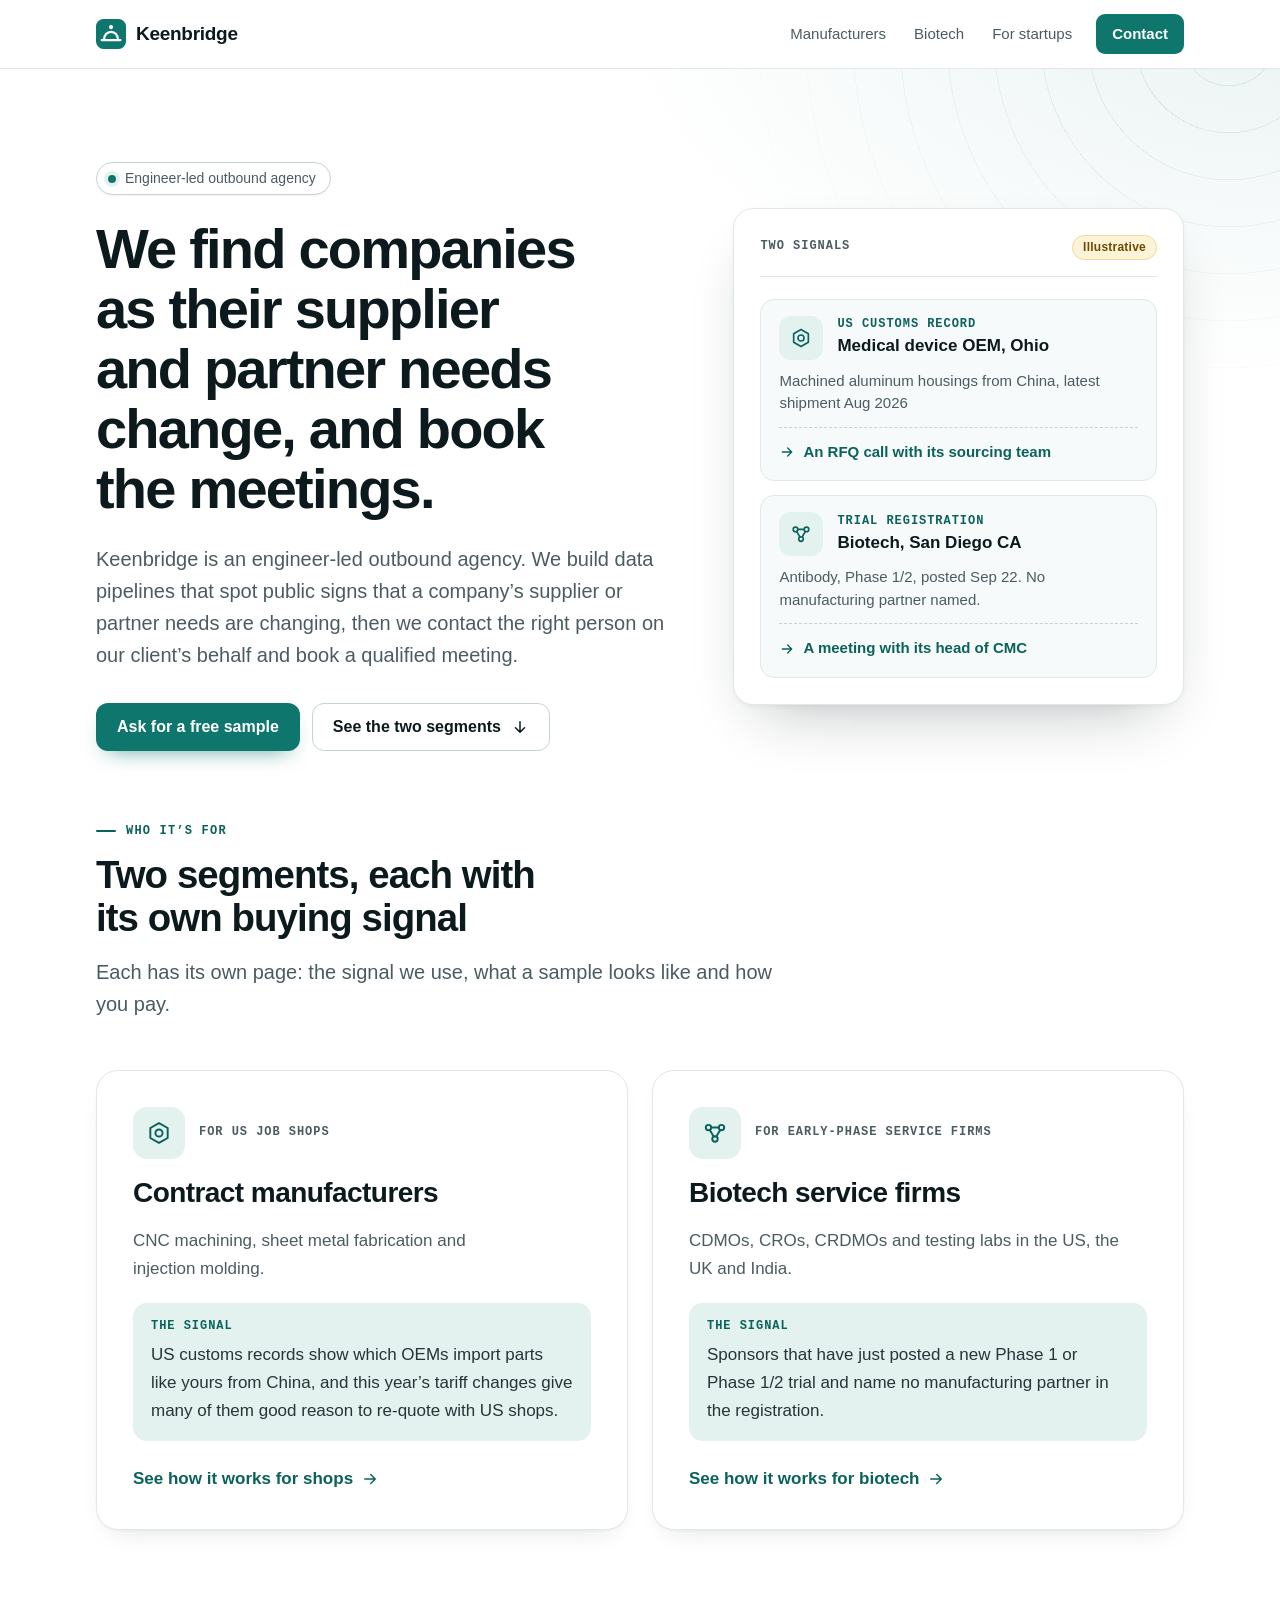
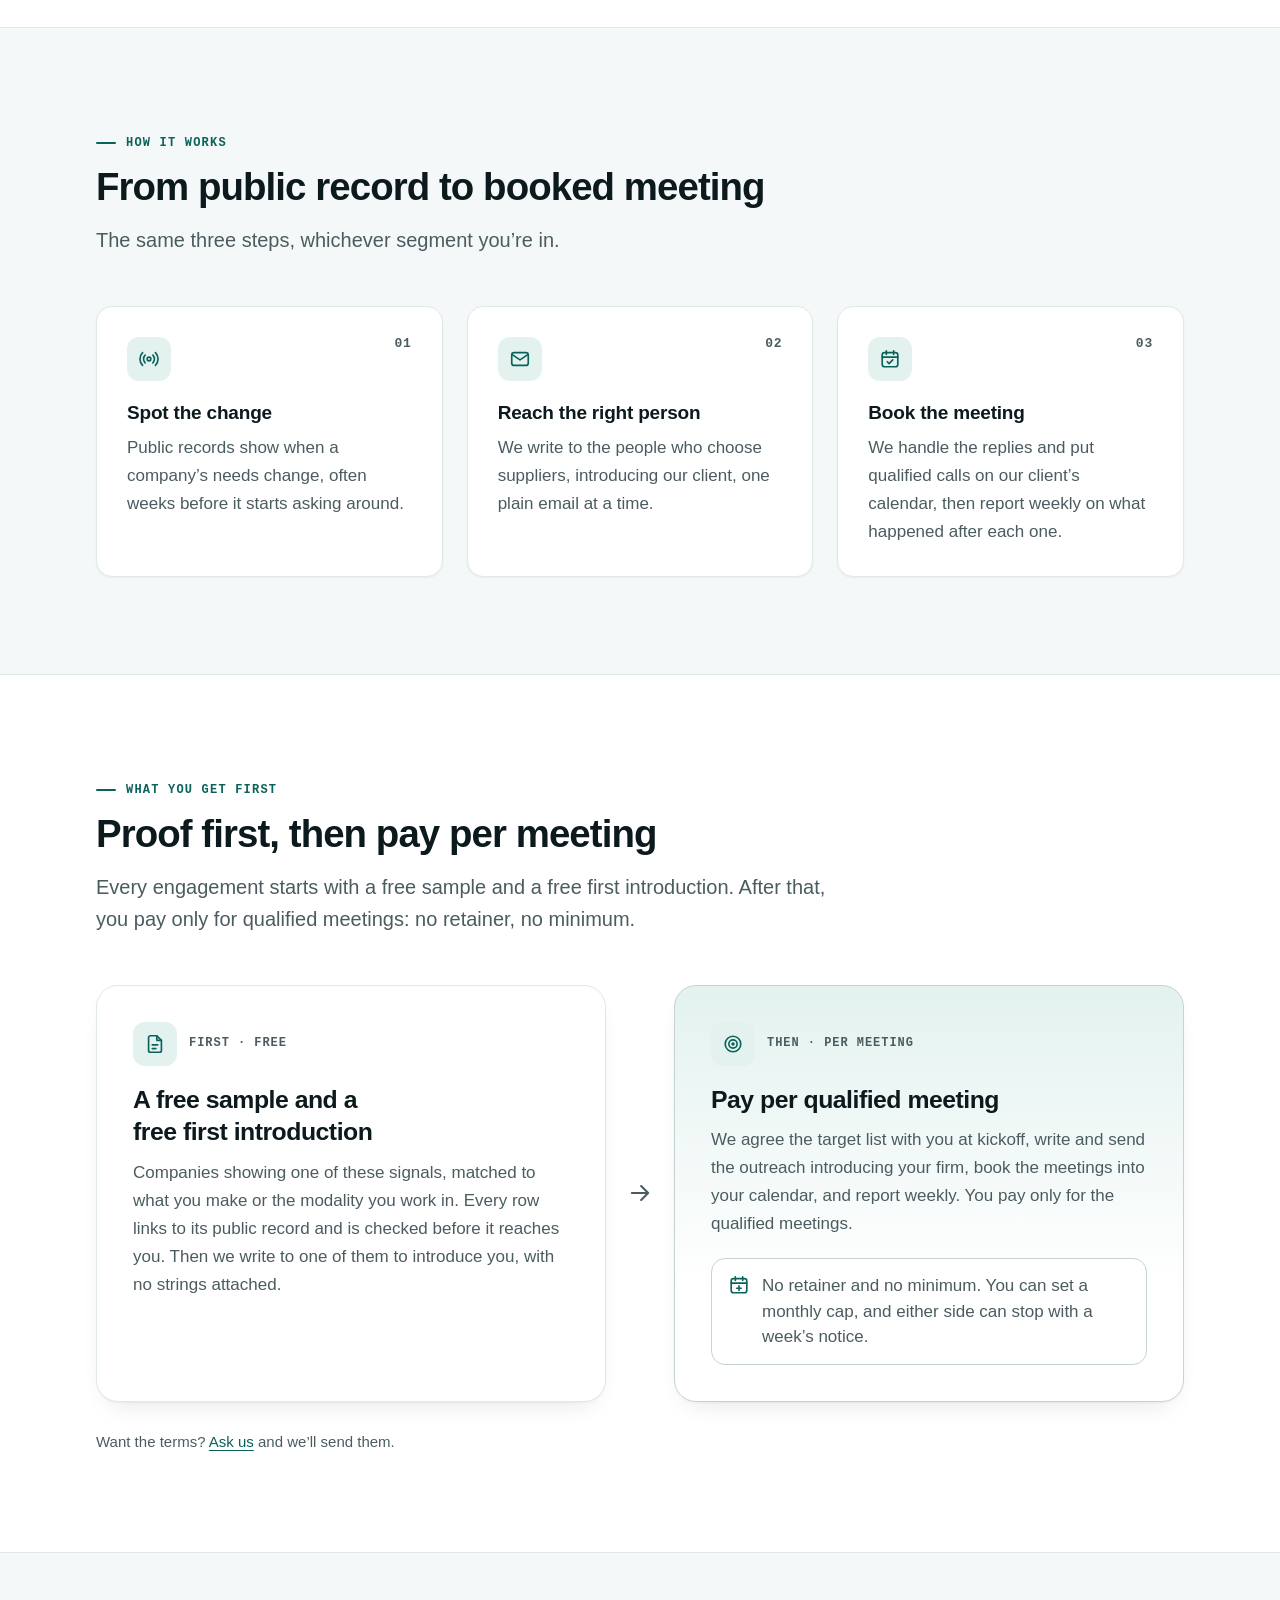
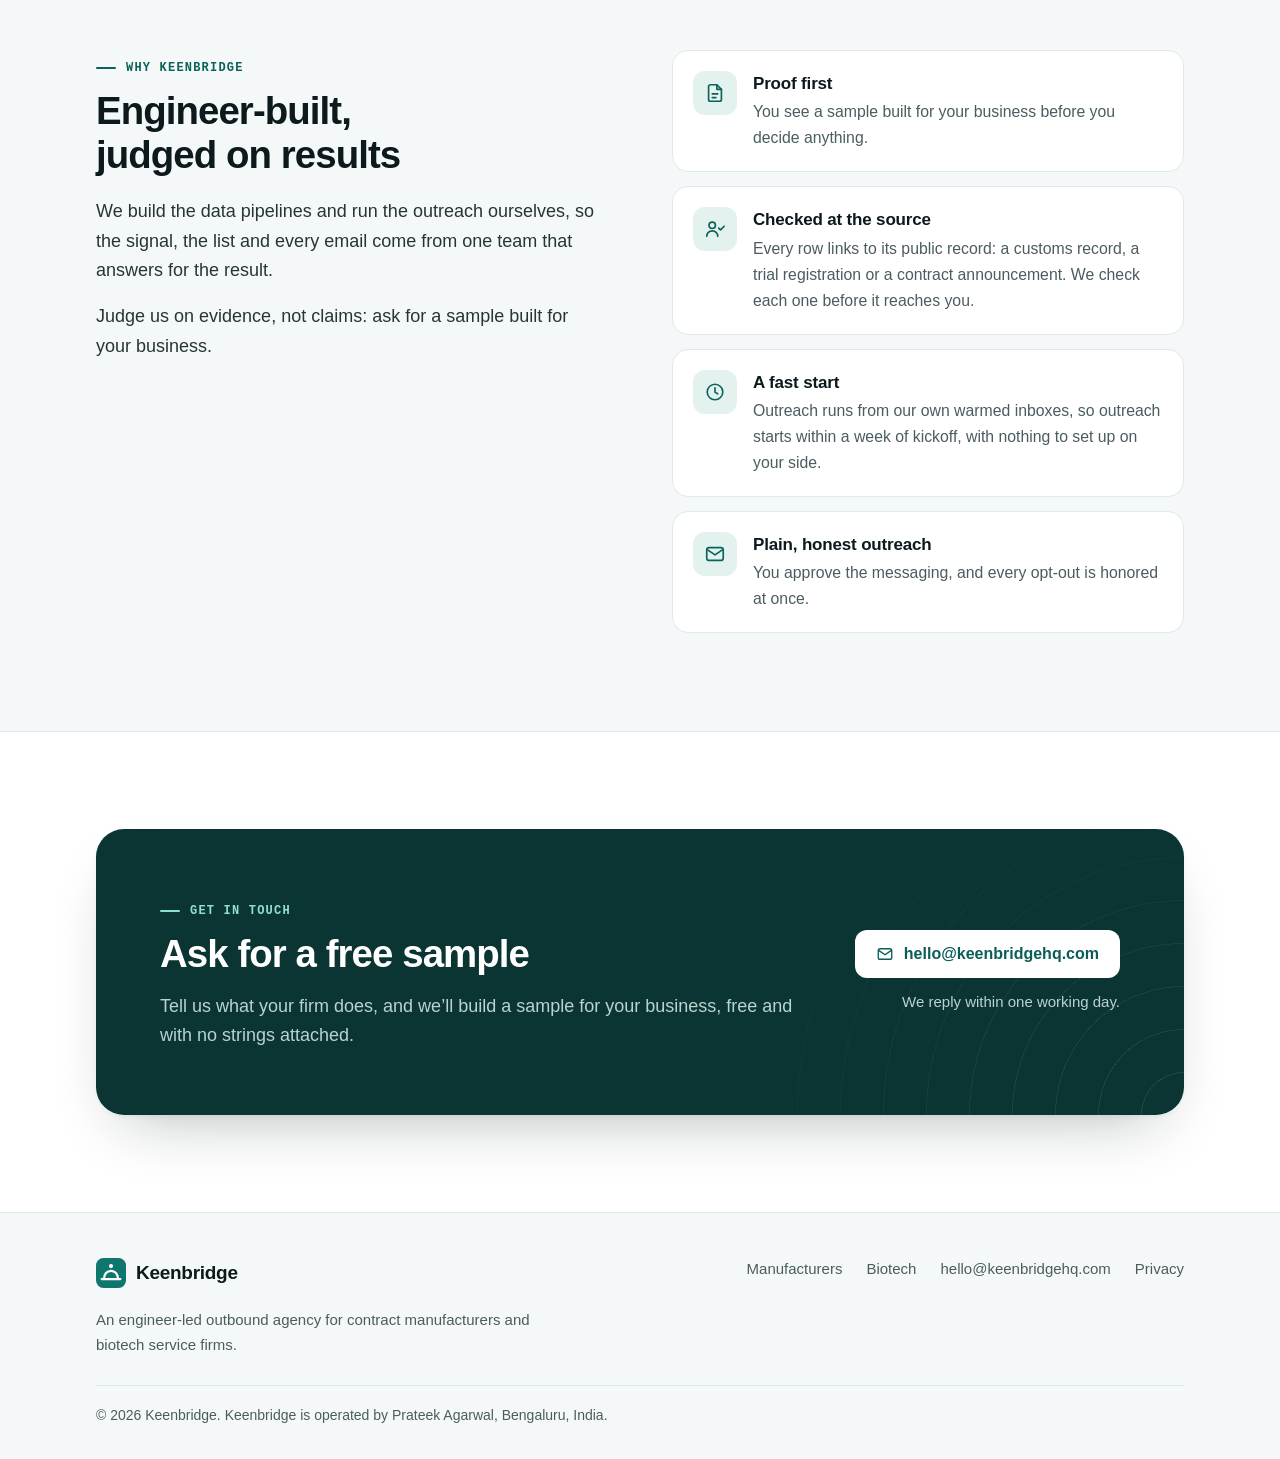
==== commit 4abed514: "For startups: new page at /startups/ and a "For startups" menu item on every page; footers unchanged" ====
--- a/index.html
+++ b/index.html
@@ -29,6 +29,7 @@
     <nav class="site-nav" aria-label="Main">
       <a href="manufacturers/">Manufacturers</a>
       <a href="biotech/">Biotech</a>
+      <a href="startups/">For startups</a>
       <a class="nav-cta" href="#contact">Contact</a>
     </nav>
   </div>
--- a/styles.css
+++ b/styles.css
@@ -178,7 +178,7 @@
 
 @media (max-width: 559px) {
   .header-inner { padding-block: 12px 10px; min-height: 0; }
-  .site-nav { flex-basis: 100%; gap: 2px; }
+  .site-nav { flex-basis: 100%; flex-wrap: wrap; gap: 2px; }
   .site-nav a { padding: 8px 10px; }
   .site-nav .nav-cta { margin-left: auto; padding-inline: 14px; }
 }
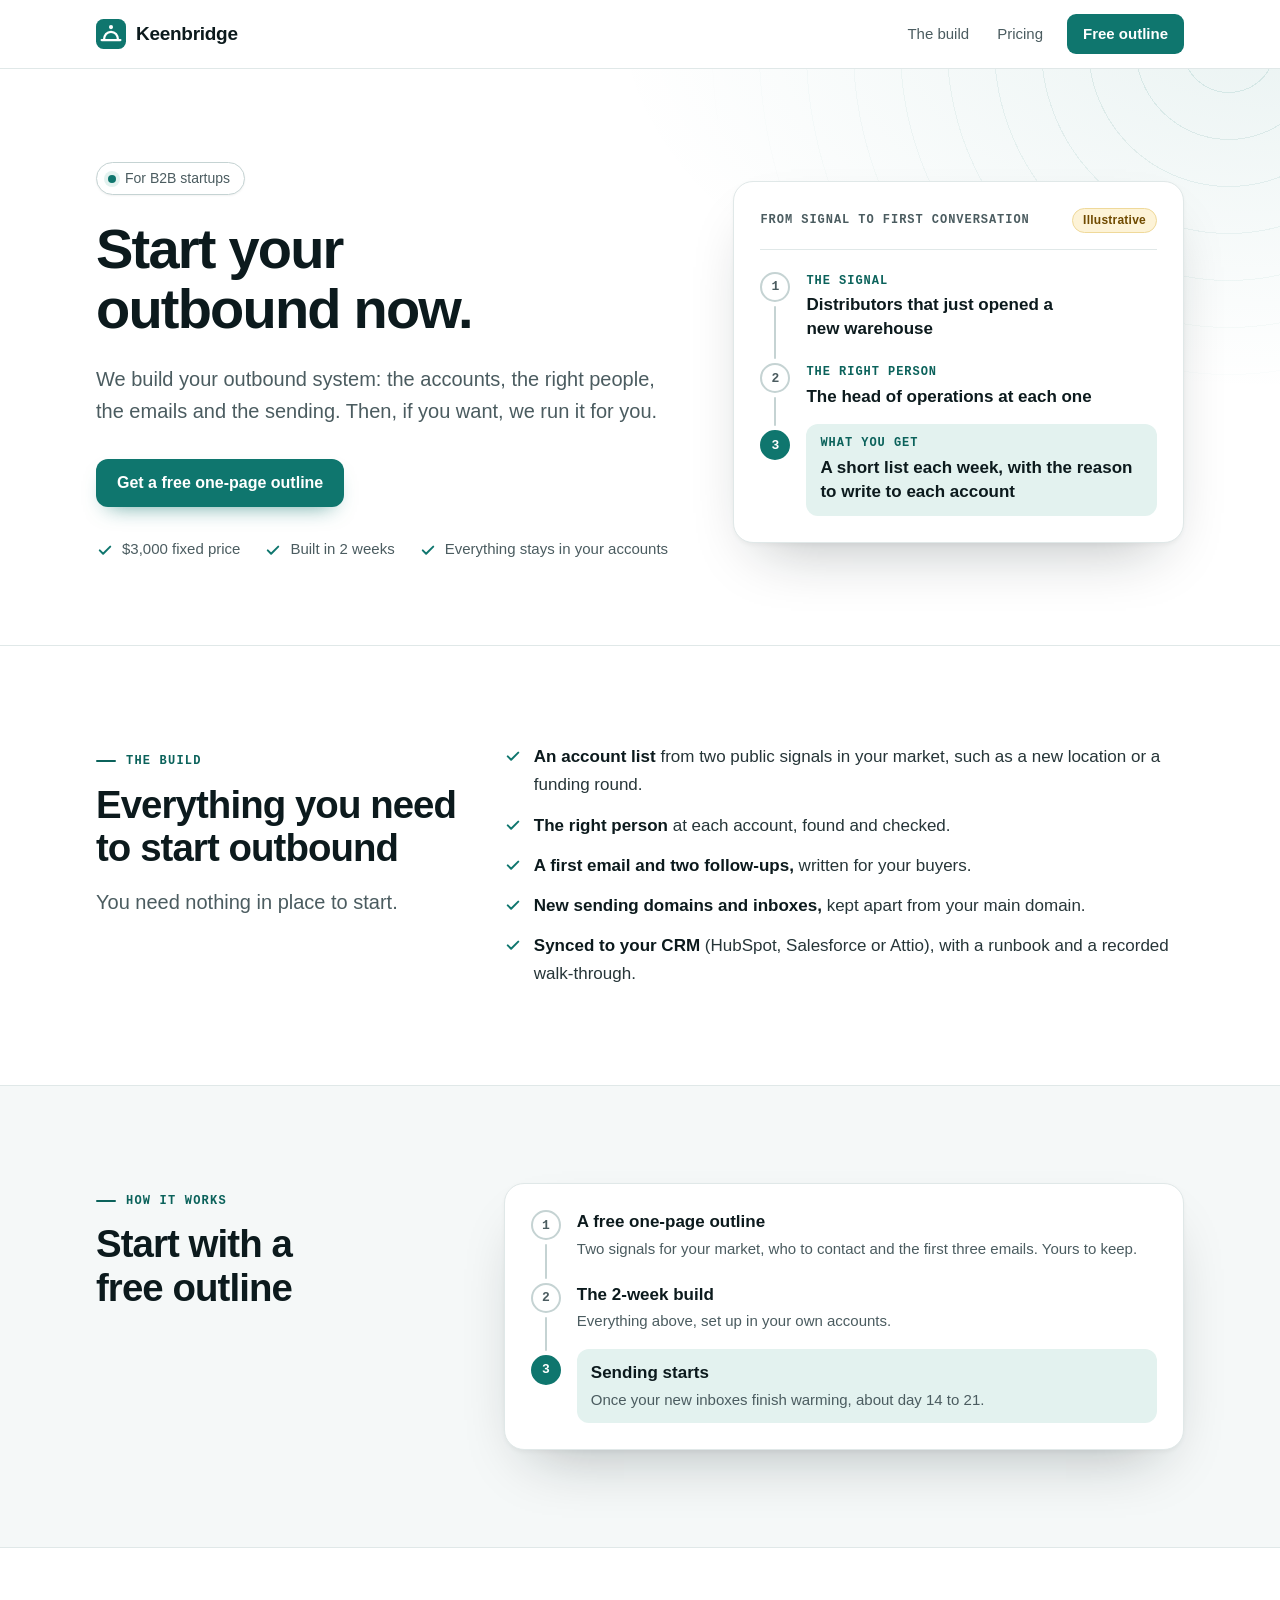
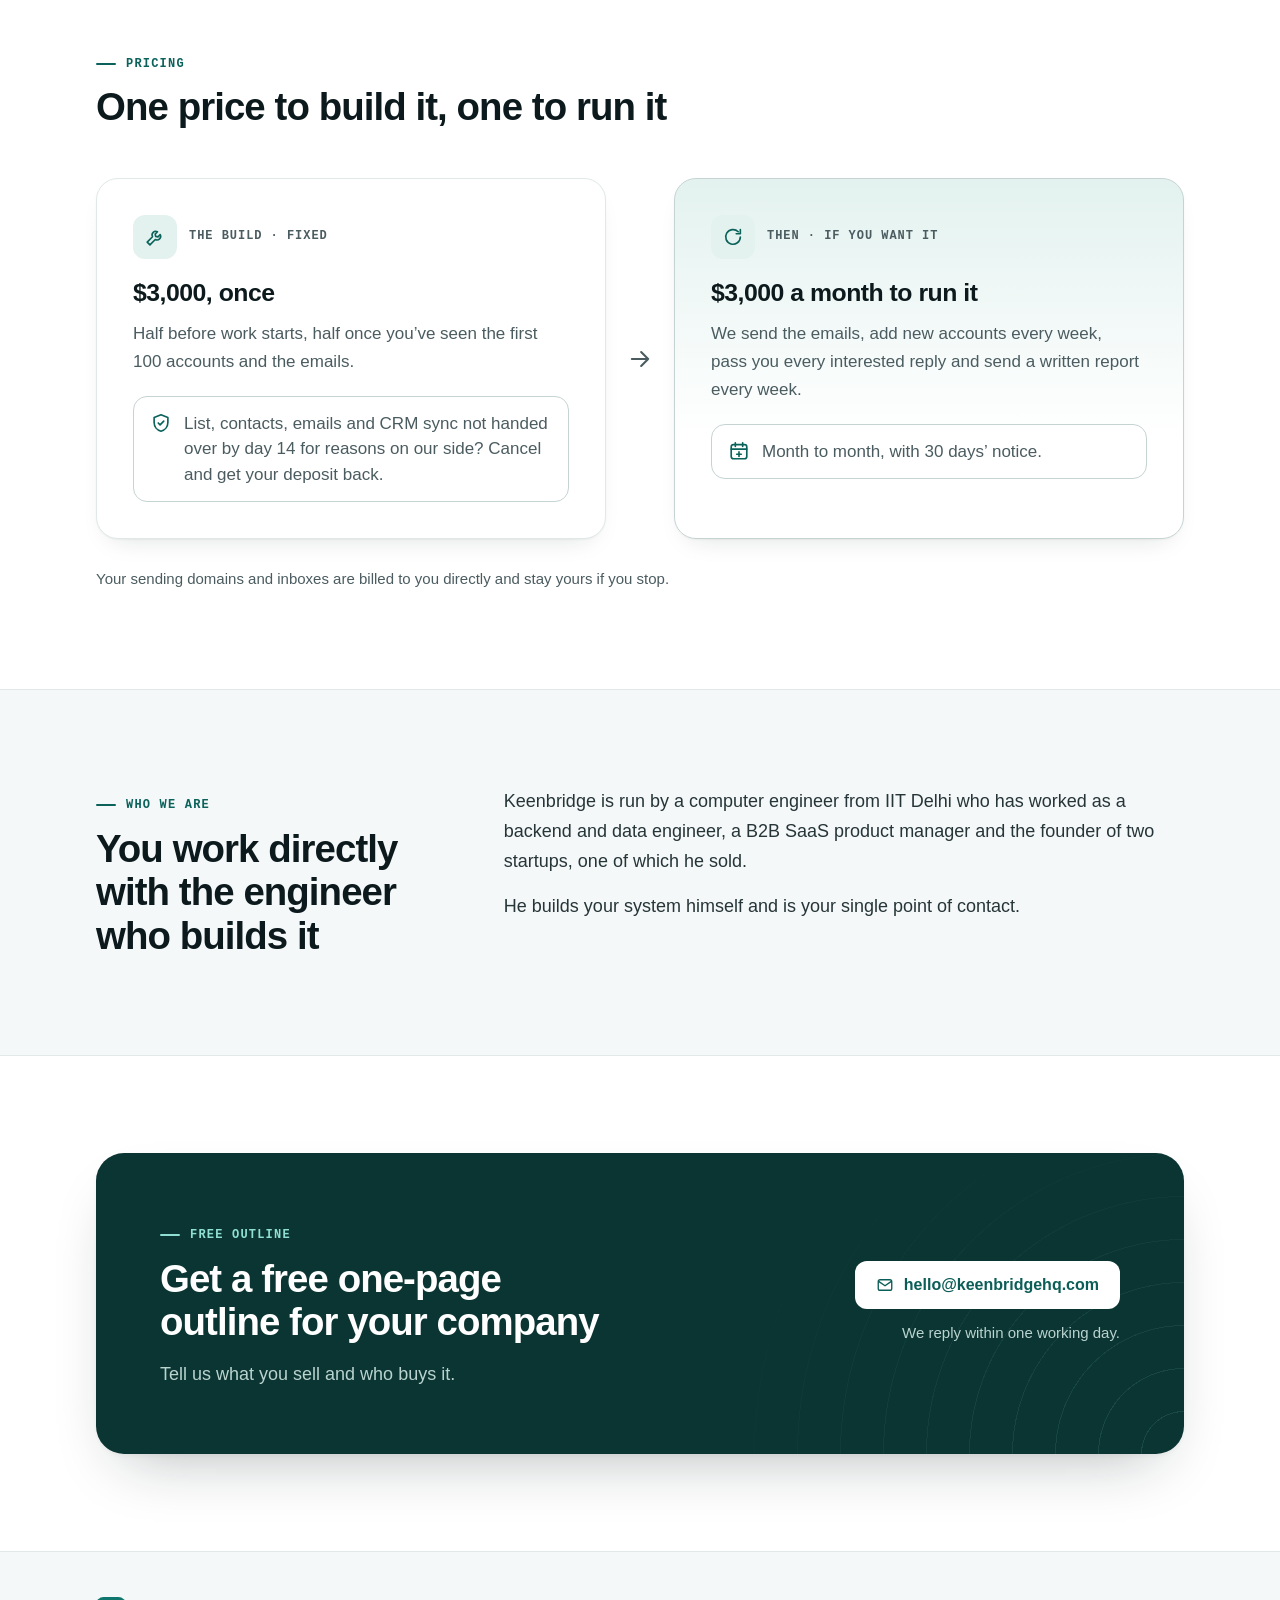
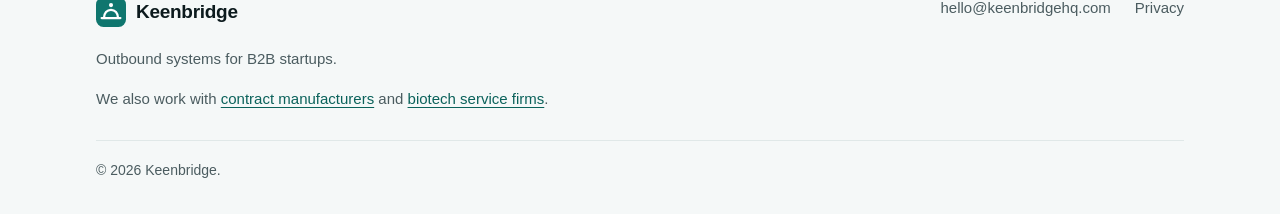
==== commit 7a07b905: "Home page leads with the startups offer; Cloudflare Web Analytics on every page The home page now ca" ====
--- a/index.html
+++ b/index.html
@@ -3,16 +3,16 @@
 <head>
 <meta charset="utf-8">
 <meta name="viewport" content="width=device-width, initial-scale=1">
-<title>Keenbridge: engineer-led outbound agency</title>
-<meta name="description" content="Keenbridge finds companies as their supplier and partner needs change, contacts them for its clients, and books the meetings.">
+<title>Keenbridge: outbound systems for B2B startups</title>
+<meta name="description" content="A working outbound system for your startup, built in two weeks in your own accounts: the account list, the right contacts, the emails, and sending that lands in inboxes. $3,000 fixed, then run month to month if you want.">
 <link rel="canonical" href="https://keenbridgehq.com/">
 <meta name="color-scheme" content="light dark">
 <meta name="theme-color" content="#ffffff" media="(prefers-color-scheme: light)">
 <meta name="theme-color" content="#0b1315" media="(prefers-color-scheme: dark)">
 <meta property="og:type" content="website">
 <meta property="og:site_name" content="Keenbridge">
-<meta property="og:title" content="Keenbridge: engineer-led outbound agency">
-<meta property="og:description" content="Keenbridge finds companies as their supplier and partner needs change, contacts them for its clients, and books the meetings.">
+<meta property="og:title" content="Keenbridge: outbound systems for B2B startups">
+<meta property="og:description" content="A working outbound system for your startup, built in two weeks in your own accounts. $3,000 fixed.">
 <meta property="og:url" content="https://keenbridgehq.com/">
 <link rel="icon" href="data:image/svg+xml,%3Csvg xmlns='http://www.w3.org/2000/svg' viewBox='0 0 32 32'%3E%3Crect width='32' height='32' rx='8' fill='%230f766e'/%3E%3Cpath d='M8.5 22.5c0-5.4 3.3-8.8 7.5-8.8s7.5 3.4 7.5 8.8M6 22.5h20' fill='none' stroke='%23fff' stroke-width='2.4' stroke-linecap='round'/%3E%3Ccircle cx='16' cy='8.6' r='2.2' fill='%23fff'/%3E%3C/svg%3E">
 <link rel="stylesheet" href="styles.css">
@@ -27,194 +27,150 @@
       <span>Keenbridge</span>
     </a>
     <nav class="site-nav" aria-label="Main">
-      <a href="manufacturers/">Manufacturers</a>
-      <a href="biotech/">Biotech</a>
-      <a href="startups/">For startups</a>
-      <a class="nav-cta" href="#contact">Contact</a>
+      <a href="#build">The build</a>
+      <a href="#pricing">Pricing</a>
+      <a class="nav-cta" href="#contact">Free outline</a>
     </nav>
   </div>
 </header>
 
 <main id="main">
 
-  <section class="hero hero--home" aria-labelledby="page-title">
+  <section class="hero hero--split" aria-labelledby="page-title">
     <div class="container hero-grid">
       <div class="hero-copy">
-        <p class="pill"><span class="pill-dot" aria-hidden="true"></span>Engineer-led outbound agency</p>
-        <!-- Kit section 3, item 12: the same line as the LinkedIn headline. -->
-        <h1 id="page-title">We find companies as their supplier and partner needs change, and book the meetings.</h1>
-        <p class="lede">Keenbridge is an engineer-led outbound agency. We build data pipelines that spot public signs that a company’s supplier or partner needs are changing, then we contact the right person on our client’s behalf and book a qualified meeting.</p>
+        <p class="pill"><span class="pill-dot" aria-hidden="true"></span>For B2B startups</p>
+        <h1 id="page-title">Start your outbound now.</h1>
+        <p class="lede">We build your outbound system: the accounts, the right people, the emails and the sending. Then, if you want, we run it for you.</p>
         <div class="actions">
-          <a class="btn btn-primary" href="mailto:hello@keenbridgehq.com?subject=Free%20sample">Ask for a free sample</a>
-          <a class="btn btn-secondary" href="#segments">See the two segments <svg viewBox="0 0 24 24" fill="none" stroke="currentColor" stroke-width="2" stroke-linecap="round" stroke-linejoin="round" aria-hidden="true" focusable="false"><path d="M12 5v14M6 13l6 6 6-6"/></svg></a>
+          <a class="btn btn-primary" href="mailto:hello@keenbridgehq.com?subject=Free%20outline%20for%20my%20startup">Get a free one-page outline</a>
         </div>
-      </div>
-
+        <ul class="hero-points" role="list">
+          <li>$3,000 fixed price</li>
+          <li>Built in 2 weeks</li>
+          <li>Everything stays in your accounts</li>
+        </ul>
+      </div>
+
+      <!-- Wide screens only (the "moments" pattern in styles.css): phones go straight from the hero to the build. -->
       <figure class="pipeline moments">
         <figcaption class="pipeline-head">
-          <span class="mono-label">Two signals</span>
+          <span class="mono-label">From signal to first conversation</span>
           <span class="badge">Illustrative</span>
         </figcaption>
-        <div class="moment">
-          <div class="moment-top">
-            <span class="icon-chip" aria-hidden="true"><svg viewBox="0 0 24 24" fill="none" stroke="currentColor" stroke-width="1.8" stroke-linecap="round" stroke-linejoin="round" focusable="false"><path d="M12 2.8 20 7.4v9.2l-8 4.6-8-4.6V7.4Z"/><circle cx="12" cy="12" r="3.3"/></svg></span>
-            <div>
-              <p class="p-label">US customs record</p>
-              <p class="p-main">Medical device OEM, Ohio</p>
-            </div>
-          </div>
-          <p class="p-sub">Machined aluminum housings from China, latest shipment Aug 2026</p>
-          <p class="moment-out"><svg viewBox="0 0 24 24" fill="none" stroke="currentColor" stroke-width="2" stroke-linecap="round" stroke-linejoin="round" aria-hidden="true" focusable="false"><path d="M5 12h14M13 6l6 6-6 6"/></svg>An RFQ call with its sourcing team</p>
-        </div>
-        <div class="moment">
-          <div class="moment-top">
-            <span class="icon-chip" aria-hidden="true"><svg viewBox="0 0 24 24" fill="none" stroke="currentColor" stroke-width="1.8" stroke-linecap="round" stroke-linejoin="round" focusable="false"><circle cx="6" cy="7" r="2.5"/><circle cx="18" cy="7" r="2.5"/><circle cx="12" cy="17.5" r="2.5"/><path d="M8.5 7h7M7.2 9.2l3.6 6.1M16.8 9.2l-3.6 6.1"/></svg></span>
-            <div>
-              <p class="p-label">Trial registration</p>
-              <p class="p-main">Biotech, San Diego CA</p>
-            </div>
-          </div>
-          <p class="p-sub">Antibody, Phase 1/2, posted Sep 22. No manufacturing partner named.</p>
-          <p class="moment-out"><svg viewBox="0 0 24 24" fill="none" stroke="currentColor" stroke-width="2" stroke-linecap="round" stroke-linejoin="round" aria-hidden="true" focusable="false"><path d="M5 12h14M13 6l6 6-6 6"/></svg>A meeting with its head of CMC</p>
-        </div>
+        <ol class="pipeline-steps" role="list">
+          <li>
+            <div class="p-body">
+              <p class="p-label">The signal</p>
+              <p class="p-main">Distributors that just opened a new warehouse</p>
+            </div>
+          </li>
+          <li>
+            <div class="p-body">
+              <p class="p-label">The right person</p>
+              <p class="p-main">The head of operations at each one</p>
+            </div>
+          </li>
+          <li class="is-outcome">
+            <div class="p-body">
+              <p class="p-label">What you get</p>
+              <p class="p-main">A short list each week, with the reason to write to each account</p>
+            </div>
+          </li>
+        </ol>
       </figure>
     </div>
   </section>
 
-  <section class="section section--flush-top" id="segments" aria-labelledby="segments-title">
+  <section class="section" id="build" aria-labelledby="build-title">
+    <div class="container faq-layout">
+      <div class="section-head">
+        <p class="eyebrow">The build</p>
+        <h2 id="build-title">Everything you need to start outbound</h2>
+        <p class="lede">You need nothing in place to start.</p>
+      </div>
+      <ul class="checklist" role="list">
+        <li><span><strong>An account list</strong> from two public signals in your market, such as a new location or a funding round.</span></li>
+        <li><span><strong>The right person</strong> at each account, found and checked.</span></li>
+        <li><span><strong>A first email and two follow-ups,</strong> written for your buyers.</span></li>
+        <li><span><strong>New sending domains and inboxes,</strong> kept apart from your main domain.</span></li>
+        <li><span><strong>Synced to your CRM</strong> (HubSpot, Salesforce or Attio), with a runbook and a recorded walk-through.</span></li>
+      </ul>
+    </div>
+  </section>
+
+  <section class="section section--soft" id="how" aria-labelledby="how-title">
+    <div class="container faq-layout">
+      <div class="section-head">
+        <p class="eyebrow">How it works</p>
+        <h2 id="how-title">Start with a free outline</h2>
+      </div>
+      <div class="pipeline">
+        <ol class="pipeline-steps" role="list">
+          <li>
+            <div class="p-body">
+              <p class="p-main">A free one-page outline</p>
+              <p class="p-sub">Two signals for your market, who to contact and the first three emails. Yours to keep.</p>
+            </div>
+          </li>
+          <li>
+            <div class="p-body">
+              <p class="p-main">The 2-week build</p>
+              <p class="p-sub">Everything above, set up in your own accounts.</p>
+            </div>
+          </li>
+          <li class="is-outcome">
+            <div class="p-body">
+              <p class="p-main">Sending starts</p>
+              <p class="p-sub">Once your new inboxes finish warming, about day 14 to 21.</p>
+            </div>
+          </li>
+        </ol>
+      </div>
+    </div>
+  </section>
+
+  <section class="section" id="pricing" aria-labelledby="pricing-title">
     <div class="container">
       <div class="section-head">
-        <p class="eyebrow">Who it’s for</p>
-        <h2 id="segments-title">Two segments, each with its own buying signal</h2>
-        <p class="lede">Each has its own page: the signal we use, what a sample looks like and how you pay.</p>
-      </div>
-      <div class="segment-grid">
-        <article class="segment-card">
-          <div class="segment-top">
-            <span class="icon-chip icon-chip--lg" aria-hidden="true"><svg viewBox="0 0 24 24" fill="none" stroke="currentColor" stroke-width="1.8" stroke-linecap="round" stroke-linejoin="round" focusable="false"><path d="M12 2.8 20 7.4v9.2l-8 4.6-8-4.6V7.4Z"/><circle cx="12" cy="12" r="3.3"/></svg></span>
-            <p class="segment-kicker">For US job shops</p>
-          </div>
-          <h3><a class="stretched" href="manufacturers/">Contract manufacturers</a></h3>
-          <p class="segment-who">CNC machining, sheet metal fabrication and injection molding.</p>
-          <div class="signal-box">
-            <p class="p-label">The signal</p>
-            <p>US customs records show which OEMs import parts like yours from China, and this year’s tariff changes give many of them good reason to re-quote with US shops.</p>
-          </div>
-          <p class="card-more" aria-hidden="true">See how it works for shops <svg viewBox="0 0 24 24" fill="none" stroke="currentColor" stroke-width="2" stroke-linecap="round" stroke-linejoin="round" focusable="false"><path d="M5 12h14M13 6l6 6-6 6"/></svg></p>
-        </article>
-        <article class="segment-card">
-          <div class="segment-top">
-            <span class="icon-chip icon-chip--lg" aria-hidden="true"><svg viewBox="0 0 24 24" fill="none" stroke="currentColor" stroke-width="1.8" stroke-linecap="round" stroke-linejoin="round" focusable="false"><circle cx="6" cy="7" r="2.5"/><circle cx="18" cy="7" r="2.5"/><circle cx="12" cy="17.5" r="2.5"/><path d="M8.5 7h7M7.2 9.2l3.6 6.1M16.8 9.2l-3.6 6.1"/></svg></span>
-            <p class="segment-kicker">For early-phase service firms</p>
-          </div>
-          <h3><a class="stretched" href="biotech/">Biotech service firms</a></h3>
-          <p class="segment-who">CDMOs, CROs, CRDMOs and testing labs in the US, the UK and India.</p>
-          <div class="signal-box">
-            <p class="p-label">The signal</p>
-            <p>Sponsors that have just posted a new Phase 1 or Phase 1/2 trial and name no manufacturing partner in the registration.</p>
-          </div>
-          <p class="card-more" aria-hidden="true">See how it works for biotech <svg viewBox="0 0 24 24" fill="none" stroke="currentColor" stroke-width="2" stroke-linecap="round" stroke-linejoin="round" focusable="false"><path d="M5 12h14M13 6l6 6-6 6"/></svg></p>
-        </article>
-      </div>
-    </div>
-  </section>
-
-  <section class="section section--soft" id="how" aria-labelledby="how-title">
-    <div class="container">
-      <div class="section-head">
-        <p class="eyebrow">How it works</p>
-        <h2 id="how-title">From public record to booked meeting</h2>
-        <p class="lede">The same three steps, whichever segment you’re in.</p>
-      </div>
-      <ol class="steps" role="list">
-        <li class="step">
-          <span class="icon-chip" aria-hidden="true"><svg viewBox="0 0 24 24" fill="none" stroke="currentColor" stroke-width="1.8" stroke-linecap="round" stroke-linejoin="round" focusable="false"><circle cx="12" cy="12" r="2"/><path d="M16.2 7.8a6 6 0 0 1 0 8.4M7.8 16.2a6 6 0 0 1 0-8.4M19 5a10 10 0 0 1 0 14M5 19A10 10 0 0 1 5 5"/></svg></span>
-          <h3>Spot the change</h3>
-          <p>Public records show when a company’s needs change, often weeks before it starts asking around.</p>
-        </li>
-        <li class="step">
-          <span class="icon-chip" aria-hidden="true"><svg viewBox="0 0 24 24" fill="none" stroke="currentColor" stroke-width="1.8" stroke-linecap="round" stroke-linejoin="round" focusable="false"><rect x="3" y="5" width="18" height="14" rx="2.5"/><path d="m4 7.5 8 5.5 8-5.5"/></svg></span>
-          <h3>Reach the right person</h3>
-          <p>We write to the people who choose suppliers, introducing our client, one plain email at a time.</p>
-        </li>
-        <li class="step">
-          <span class="icon-chip" aria-hidden="true"><svg viewBox="0 0 24 24" fill="none" stroke="currentColor" stroke-width="1.8" stroke-linecap="round" stroke-linejoin="round" focusable="false"><rect x="3.5" y="5" width="17" height="15.5" rx="2.5"/><path d="M3.5 10h17M8 3v4M16 3v4M9 15l2 2 4-4"/></svg></span>
-          <h3>Book the meeting</h3>
-          <p>We handle the replies and put qualified calls on our client’s calendar, then report weekly on what happened after each one.</p>
-        </li>
-      </ol>
-    </div>
-  </section>
-
-  <section class="section" id="first" aria-labelledby="first-title">
-    <div class="container">
-      <div class="section-head">
-        <p class="eyebrow">What you get first</p>
-        <h2 id="first-title">Proof first, then pay per meeting</h2>
-        <p class="lede">Every engagement starts with a free sample and a free first introduction. After that, you pay only for qualified meetings: no retainer, no minimum.</p>
+        <p class="eyebrow">Pricing</p>
+        <h2 id="pricing-title">One price to&nbsp;build&nbsp;it, one&nbsp;to&nbsp;run&nbsp;it</h2>
       </div>
       <div class="offer-flow">
         <article class="offer-card">
           <div class="offer-step">
-            <span class="icon-chip" aria-hidden="true"><svg viewBox="0 0 24 24" fill="none" stroke="currentColor" stroke-width="1.8" stroke-linecap="round" stroke-linejoin="round" focusable="false"><path d="M14 3H7a2 2 0 0 0-2 2v14a2 2 0 0 0 2 2h10a2 2 0 0 0 2-2V8Z"/><path d="M14 3v5h5M9 13h6M9 17h4"/></svg></span>
-            <span class="mono-label">First · free</span>
+            <span class="icon-chip" aria-hidden="true"><svg viewBox="0 0 24 24" fill="none" stroke="currentColor" stroke-width="1.8" stroke-linecap="round" stroke-linejoin="round" focusable="false"><path d="M14.7 6.3a4 4 0 0 0-5.4 5.4L3.5 17.5l3 3 5.8-5.8a4 4 0 0 0 5.4-5.4l-2.5 2.5-2.5-.5-.5-2.5Z"/></svg></span>
+            <span class="mono-label">The build · fixed</span>
           </div>
-          <h3>A free sample and a free first introduction</h3>
-          <p>Companies showing one of these signals, matched to what you make or the modality you work in. Every row links to its public record and is checked before it reaches you. Then we write to one of them to introduce you, with no strings attached.</p>
+          <h3>$3,000, once</h3>
+          <p>Half before work starts, half once you’ve seen the first 100 accounts and the emails.</p>
+          <p class="guarantee"><svg viewBox="0 0 24 24" fill="none" stroke="currentColor" stroke-width="1.8" stroke-linecap="round" stroke-linejoin="round" aria-hidden="true" focusable="false"><path d="M12 3 4.5 6v5.5c0 4.6 3.2 8.4 7.5 9.5 4.3-1.1 7.5-4.9 7.5-9.5V6Z"/><path d="m9 12 2 2 4-4"/></svg><span>List, contacts, emails and CRM sync not handed over by day 14 for reasons on our side? Cancel and get your deposit back.</span></p>
         </article>
         <div class="flow-arrow" aria-hidden="true"><svg viewBox="0 0 24 24" fill="none" stroke="currentColor" stroke-width="1.8" stroke-linecap="round" stroke-linejoin="round" focusable="false"><path d="M5 12h14M13 6l6 6-6 6"/></svg></div>
         <article class="offer-card offer-card--accent">
           <div class="offer-step">
-            <span class="icon-chip" aria-hidden="true"><svg viewBox="0 0 24 24" fill="none" stroke="currentColor" stroke-width="1.8" stroke-linecap="round" stroke-linejoin="round" focusable="false"><circle cx="12" cy="12" r="8.5"/><circle cx="12" cy="12" r="4.5"/><circle cx="12" cy="12" r="1" fill="currentColor"/></svg></span>
-            <span class="mono-label">Then · per meeting</span>
+            <span class="icon-chip" aria-hidden="true"><svg viewBox="0 0 24 24" fill="none" stroke="currentColor" stroke-width="1.8" stroke-linecap="round" stroke-linejoin="round" focusable="false"><path d="M20 12a8 8 0 1 1-2.3-5.7"/><path d="M20 4v4.5h-4.5"/></svg></span>
+            <span class="mono-label">Then · if you want it</span>
           </div>
-          <h3>Pay per qualified meeting</h3>
-          <p>We agree the target list with you at kickoff, write and send the outreach introducing your firm, book the meetings into your calendar, and report weekly. You pay only for the qualified meetings.</p>
-          <p class="guarantee"><svg viewBox="0 0 24 24" fill="none" stroke="currentColor" stroke-width="1.8" stroke-linecap="round" stroke-linejoin="round" aria-hidden="true" focusable="false"><rect x="3.5" y="5" width="17" height="15.5" rx="2.5"/><path d="M3.5 10h17M8 3v4M16 3v4M12 13v5M9.5 15.5h5"/></svg><span>No retainer and no minimum. You can set a monthly cap, and either side can stop with a week’s notice.</span></p>
+          <h3>$3,000 a month to run it</h3>
+          <p>We send the emails, add new accounts every week, pass you every interested reply and send a written report every week.</p>
+          <p class="guarantee"><svg viewBox="0 0 24 24" fill="none" stroke="currentColor" stroke-width="1.8" stroke-linecap="round" stroke-linejoin="round" aria-hidden="true" focusable="false"><rect x="3.5" y="5" width="17" height="15.5" rx="2.5"/><path d="M3.5 10h17M8 3v4M16 3v4M12 13v5M9.5 15.5h5"/></svg><span>Month to month, with 30 days’ notice.</span></p>
         </article>
       </div>
-      <p class="section-foot">Want the terms? <a href="mailto:hello@keenbridgehq.com?subject=Terms">Ask us</a> and we’ll send them.</p>
+      <p class="section-foot">Your sending domains and inboxes are billed to you directly and stay yours if you stop.</p>
     </div>
   </section>
 
   <section class="section section--soft" id="about" aria-labelledby="about-title">
-    <div class="container about-grid">
+    <div class="container faq-layout">
+      <div class="section-head">
+        <p class="eyebrow">Who we are</p>
+        <h2 id="about-title">You work directly with the engineer who builds it</h2>
+      </div>
       <div class="about-copy">
-        <p class="eyebrow">Why Keenbridge</p>
-        <h2 id="about-title">Engineer-built, judged on results</h2>
-        <p>We build the data pipelines and run the outreach ourselves, so the signal, the list and every email come from one team that answers for the result.</p>
-        <p>Judge us on evidence, not claims: ask for a sample built for your business.</p>
-      </div>
-      <ul class="principles" role="list">
-        <li>
-          <span class="icon-chip" aria-hidden="true"><svg viewBox="0 0 24 24" fill="none" stroke="currentColor" stroke-width="1.8" stroke-linecap="round" stroke-linejoin="round" focusable="false"><path d="M14 3H7a2 2 0 0 0-2 2v14a2 2 0 0 0 2 2h10a2 2 0 0 0 2-2V8Z"/><path d="M14 3v5h5M9 13h6M9 17h4"/></svg></span>
-          <div>
-            <h3>Proof first</h3>
-            <p>You see a sample built for your business before you decide anything.</p>
-          </div>
-        </li>
-        <li>
-          <span class="icon-chip" aria-hidden="true"><svg viewBox="0 0 24 24" fill="none" stroke="currentColor" stroke-width="1.8" stroke-linecap="round" stroke-linejoin="round" focusable="false"><circle cx="9" cy="8" r="3.5"/><path d="M3 20c0-3.3 2.7-6 6-6s6 2.7 6 6M16 11l2 2 4-4"/></svg></span>
-          <div>
-            <h3>Checked at the source</h3>
-            <p>Every row links to its public record: a customs record, a trial registration or a contract announcement. We check each one before it reaches you.</p>
-          </div>
-        </li>
-        <li>
-          <span class="icon-chip" aria-hidden="true"><svg viewBox="0 0 24 24" fill="none" stroke="currentColor" stroke-width="1.8" stroke-linecap="round" stroke-linejoin="round" focusable="false"><circle cx="12" cy="12" r="8.5"/><path d="M12 7.5V12l3 2"/></svg></span>
-          <div>
-            <h3>A fast start</h3>
-            <p>Outreach runs from our own warmed inboxes, so outreach starts within a week of kickoff, with nothing to set up on your side.</p>
-          </div>
-        </li>
-        <li>
-          <span class="icon-chip" aria-hidden="true"><svg viewBox="0 0 24 24" fill="none" stroke="currentColor" stroke-width="1.8" stroke-linecap="round" stroke-linejoin="round" focusable="false"><rect x="3" y="5" width="18" height="14" rx="2.5"/><path d="m4 7.5 8 5.5 8-5.5"/></svg></span>
-          <div>
-            <h3>Plain, honest outreach</h3>
-            <p>You approve the messaging, and every opt-out is honored at once.</p>
-          </div>
-        </li>
-      </ul>
+        <p>Keenbridge is run by a computer engineer from IIT Delhi who has worked as a backend and data engineer, a B2B SaaS product manager and the founder of two startups, one of which he sold.</p>
+        <p>He builds your system himself and is your single point of contact.</p>
+      </div>
     </div>
   </section>
 
@@ -222,12 +178,12 @@
     <div class="container">
       <div class="cta-band">
         <div class="cta-copy">
-          <p class="eyebrow">Get in touch</p>
-          <h2 id="contact-title">Ask for a free sample</h2>
-          <p>Tell us what your firm does, and we’ll build a sample for your business, free and with no strings attached.</p>
+          <p class="eyebrow">Free outline</p>
+          <h2 id="contact-title">Get a free one-page outline for your company</h2>
+          <p>Tell us what you sell and who buys it.</p>
         </div>
         <div class="cta-actions">
-          <a class="btn btn-light" href="mailto:hello@keenbridgehq.com?subject=Free%20sample" aria-label="Email hello@keenbridgehq.com"><svg viewBox="0 0 24 24" fill="none" stroke="currentColor" stroke-width="1.8" stroke-linecap="round" stroke-linejoin="round" aria-hidden="true" focusable="false"><rect x="3" y="5" width="18" height="14" rx="2.5"/><path d="m4 7.5 8 5.5 8-5.5"/></svg>hello@keenbridgehq.com</a>
+          <a class="btn btn-light" href="mailto:hello@keenbridgehq.com?subject=Free%20outline%20for%20my%20startup" aria-label="Email hello@keenbridgehq.com"><svg viewBox="0 0 24 24" fill="none" stroke="currentColor" stroke-width="1.8" stroke-linecap="round" stroke-linejoin="round" aria-hidden="true" focusable="false"><rect x="3" y="5" width="18" height="14" rx="2.5"/><path d="m4 7.5 8 5.5 8-5.5"/></svg>hello@keenbridgehq.com</a>
           <p class="cta-note">We reply within one working day.</p>
         </div>
       </div>
@@ -243,18 +199,18 @@
         <svg class="brand-mark" viewBox="0 0 32 32" aria-hidden="true" focusable="false"><rect width="32" height="32" rx="8" fill="currentColor"/><path d="M8.5 22.5c0-5.4 3.3-8.8 7.5-8.8s7.5 3.4 7.5 8.8M6 22.5h20" fill="none" stroke="#fff" stroke-width="2.4" stroke-linecap="round"/><circle cx="16" cy="8.6" r="2.2" fill="#fff"/></svg>
         <span>Keenbridge</span>
       </a>
-      <p>An engineer-led outbound agency for contract manufacturers and biotech service firms.</p>
+      <p>Outbound systems for B2B startups.</p>
+      <p>We also work with <a href="manufacturers/">contract manufacturers</a> and <a href="biotech/">biotech service firms</a>.</p>
     </div>
     <nav class="footer-nav" aria-label="Footer">
-      <a href="manufacturers/">Manufacturers</a>
-      <a href="biotech/">Biotech</a>
       <a href="mailto:hello@keenbridgehq.com">hello@keenbridgehq.com</a>
       <a href="privacy/">Privacy</a>
     </nav>
   </div>
   <div class="container">
-    <div class="footer-base"><p>© 2026 Keenbridge. Keenbridge is operated by Prateek Agarwal, Bengaluru, India.</p></div>
+    <div class="footer-base"><p>© 2026 Keenbridge.</p></div>
   </div>
 </footer>
+<!-- Cloudflare Web Analytics --><script type='module' src='https://static.cloudflareinsights.com/beacon.min.js' data-cf-beacon='{"token": "dc4ea5b1ded84a5d9db8619dbc2233f4"}'></script><!-- End Cloudflare Web Analytics -->
 </body>
 </html>
